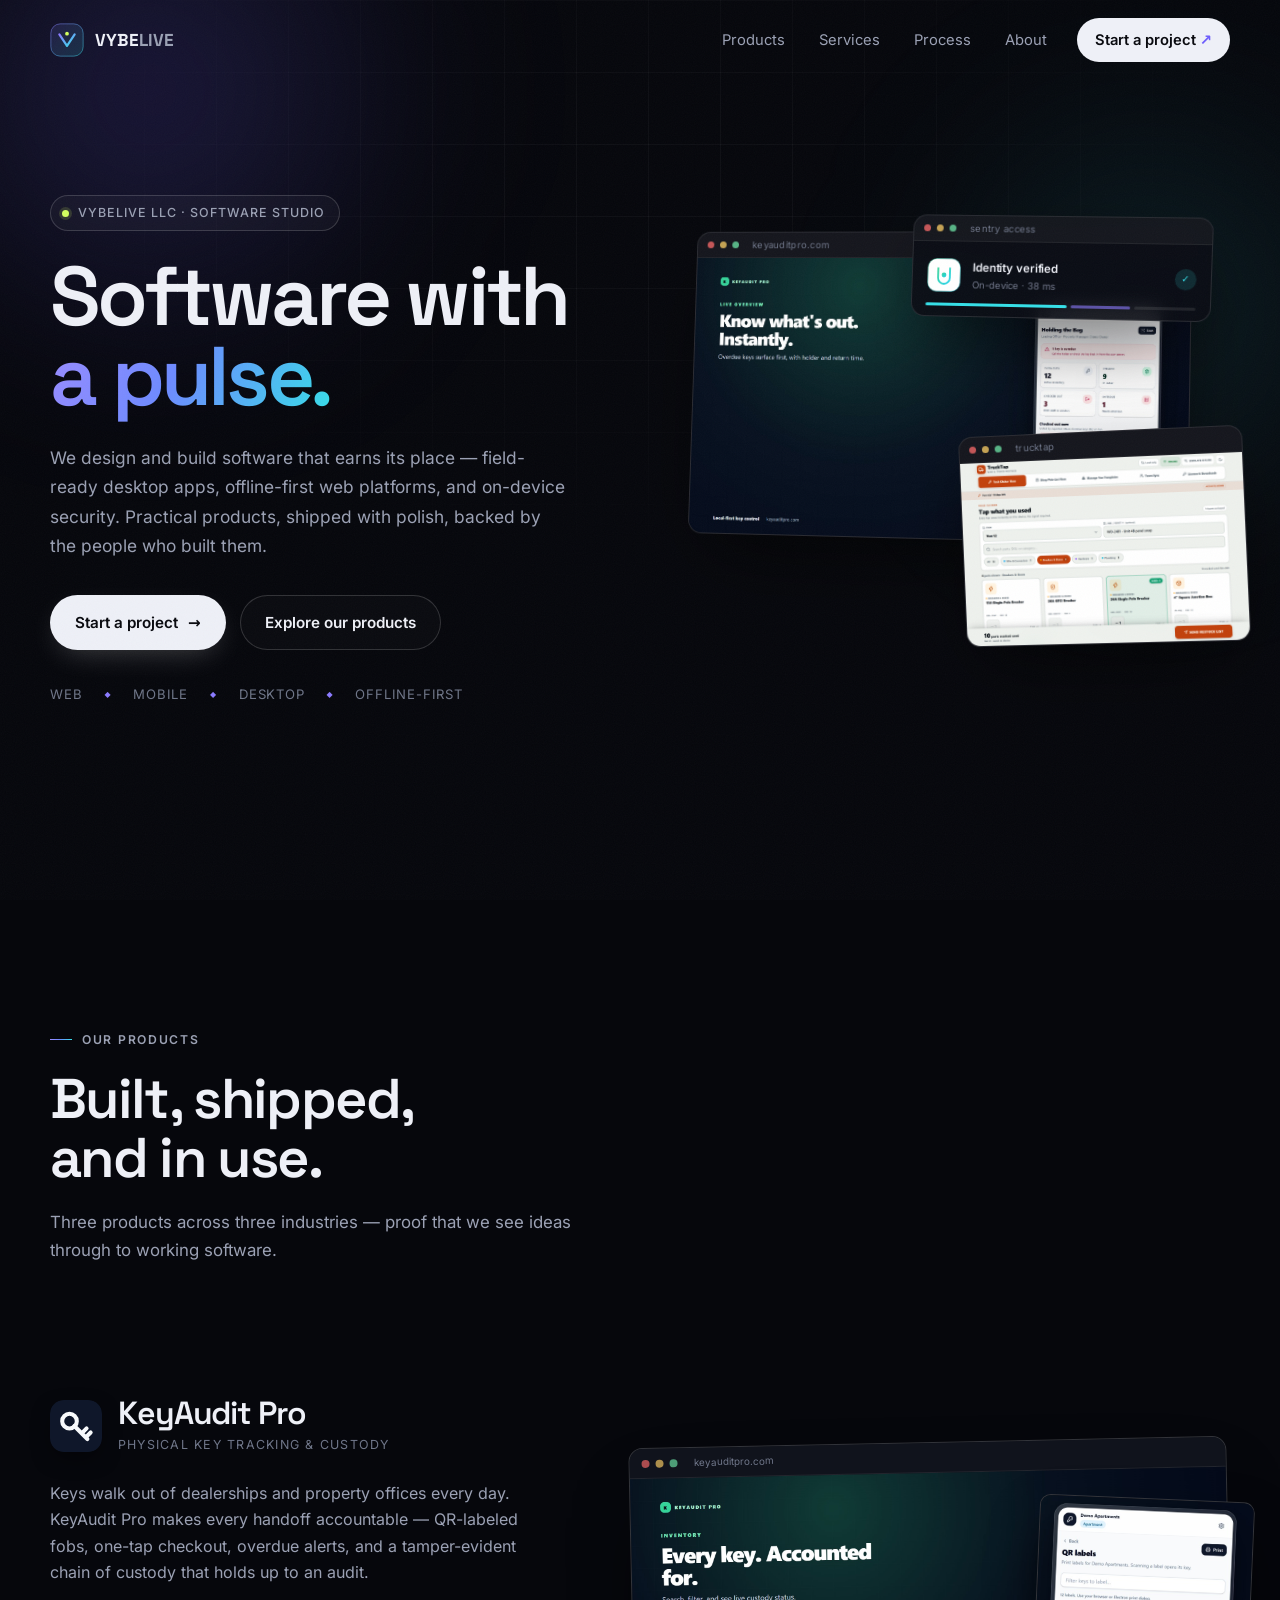
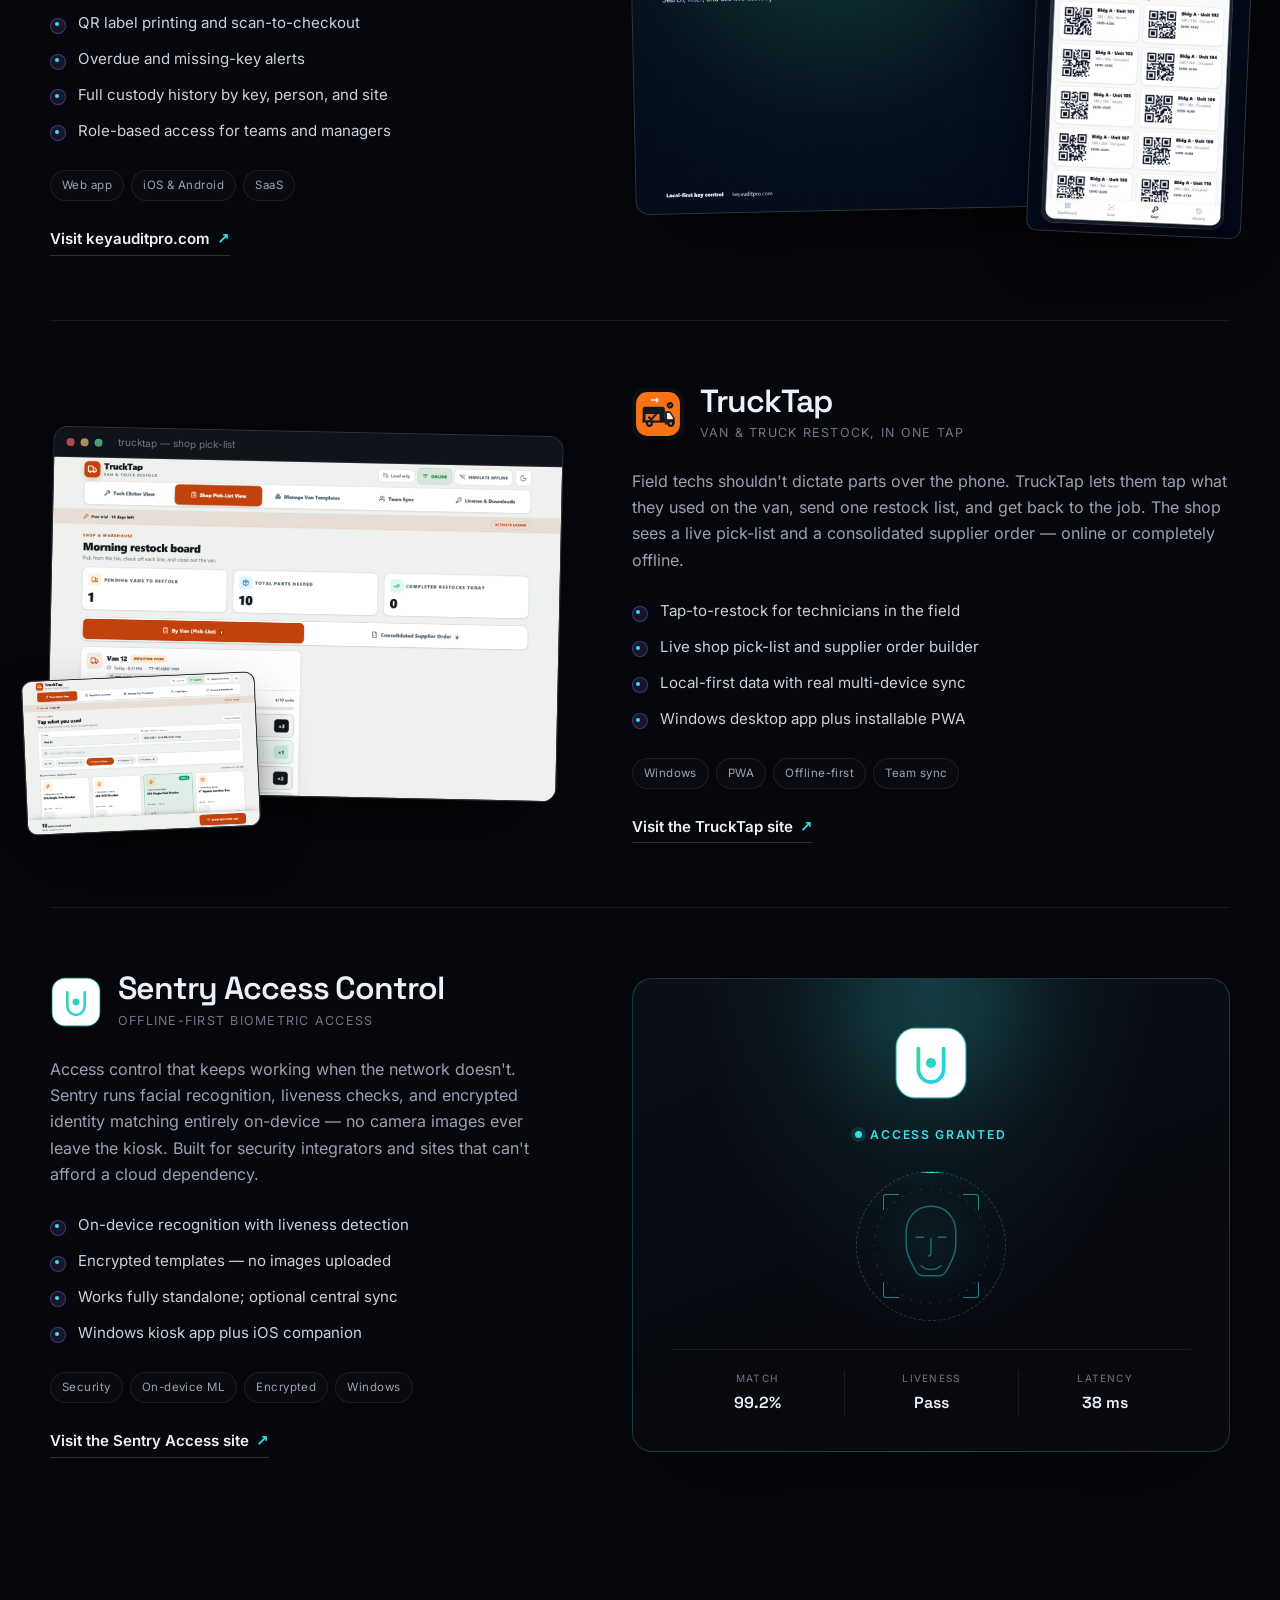
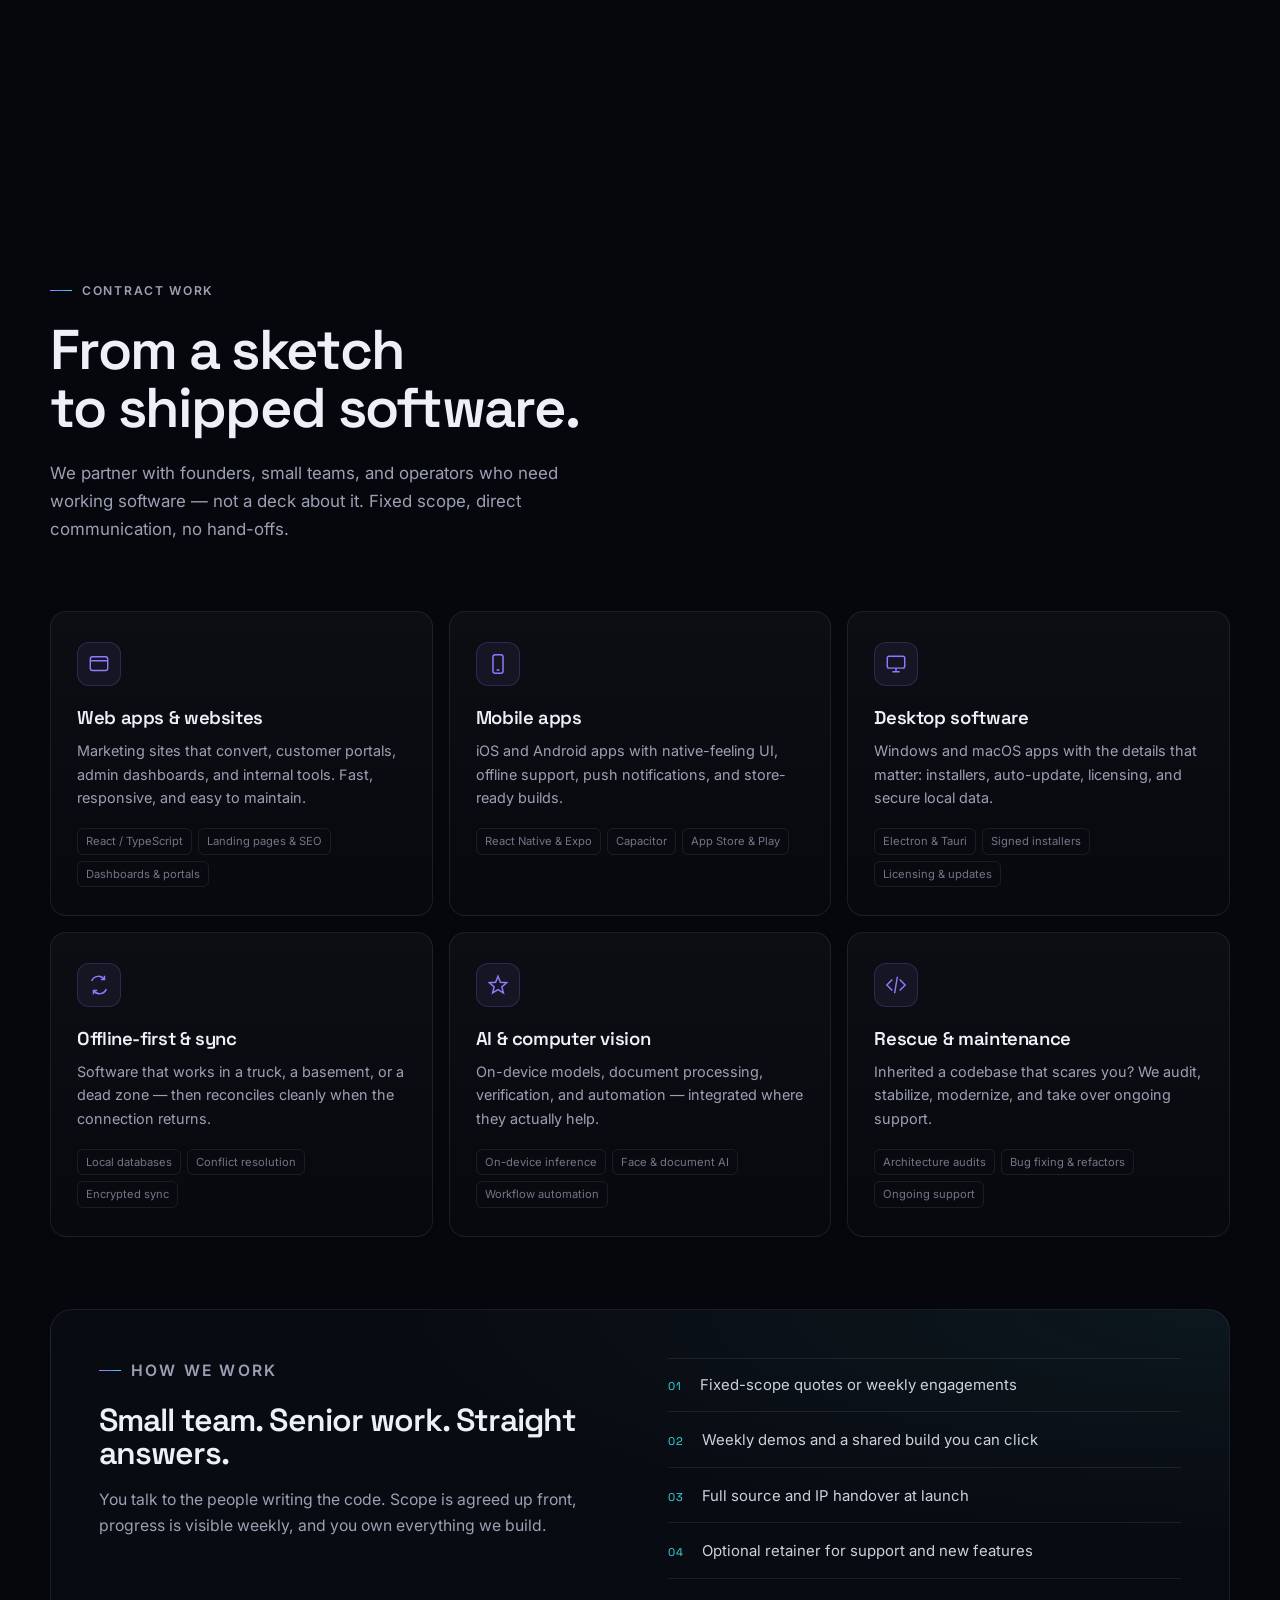
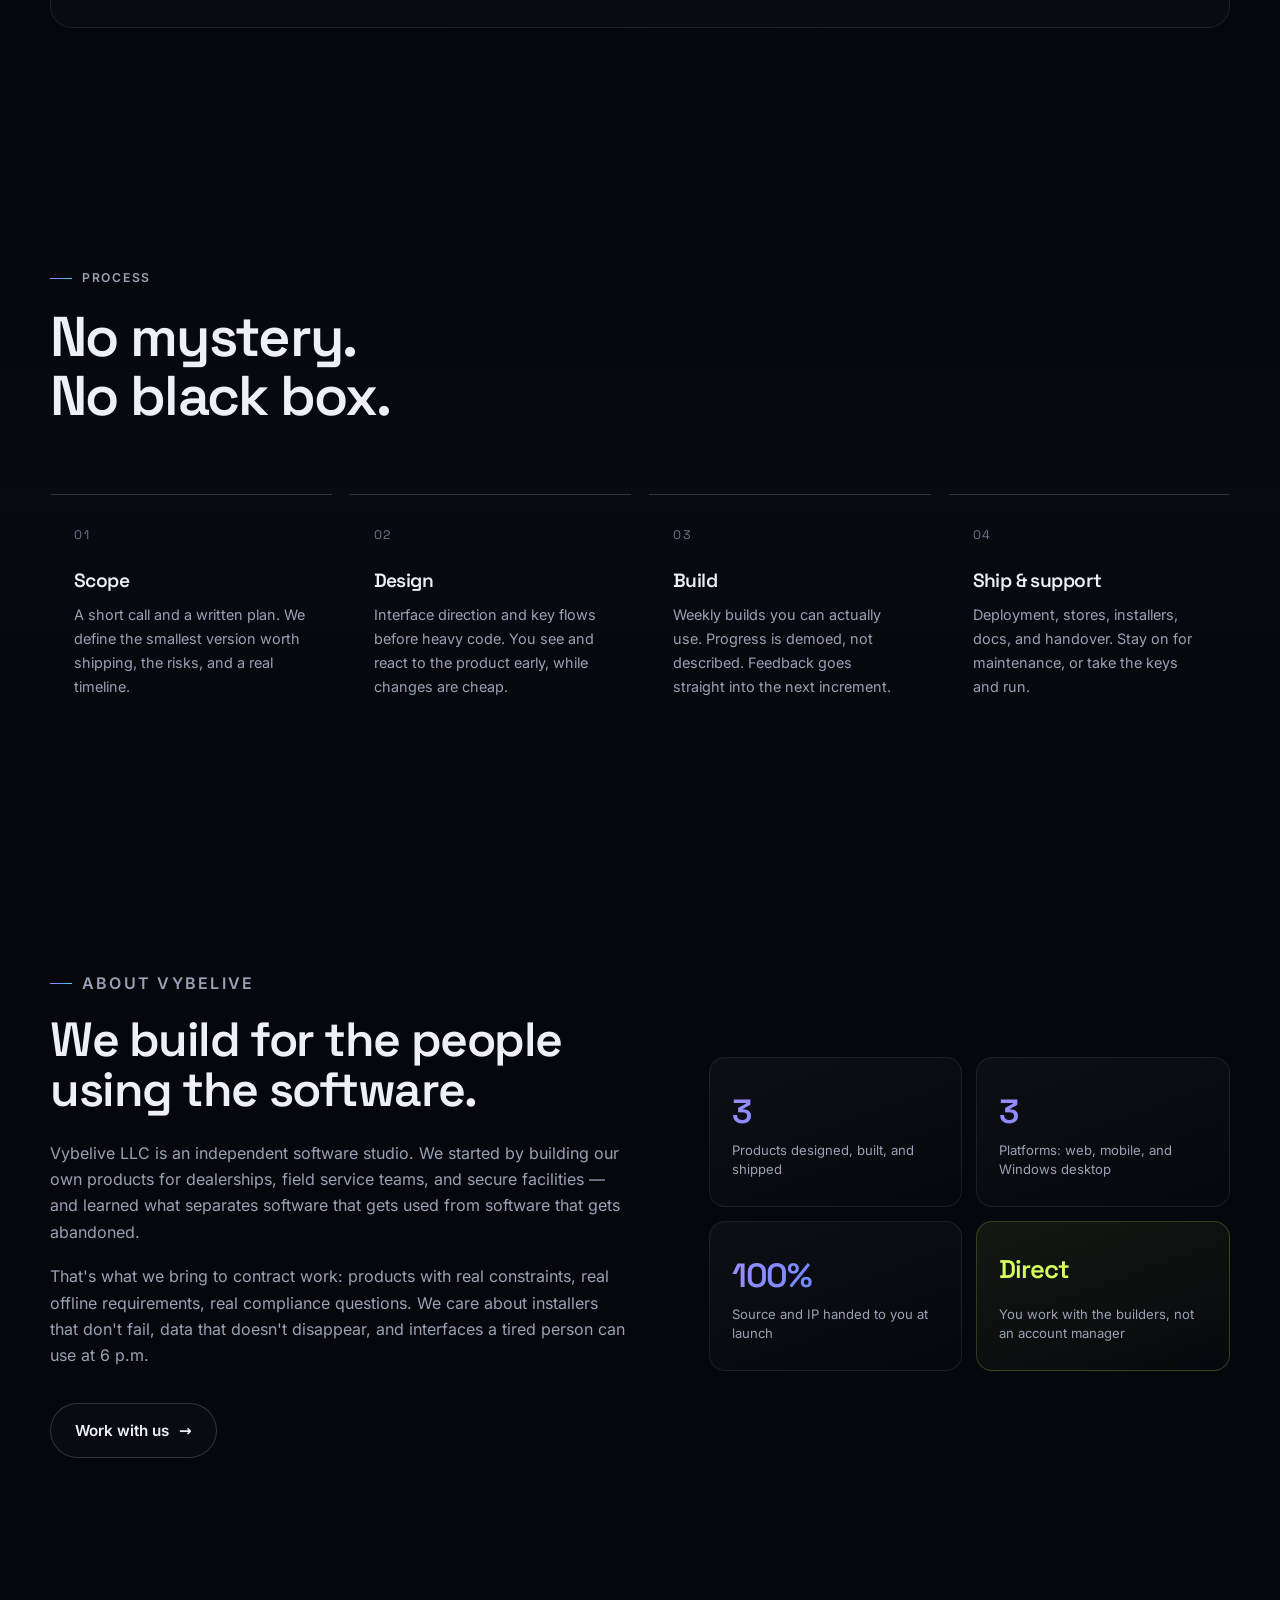
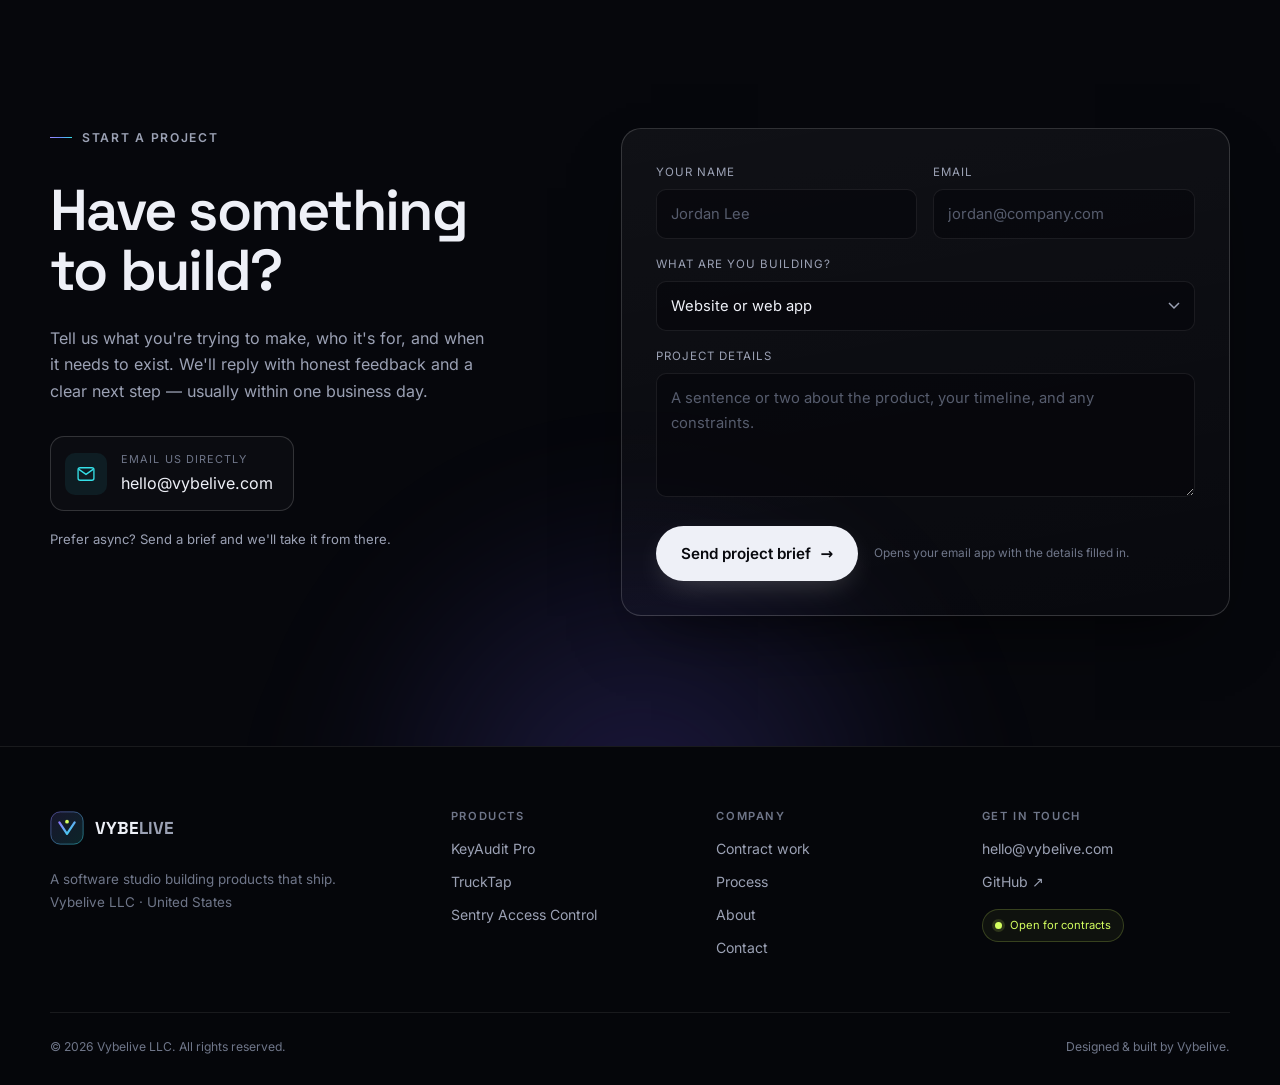
==== index.html @ 3ee39b08 "VYBELIVE company site with products and contract services" ====
<!DOCTYPE html>
<html lang="en">
<head>
<meta charset="UTF-8" />
<meta name="viewport" content="width=device-width, initial-scale=1.0" />
<title>VYBELIVE — Software studio for products that ship</title>
<meta name="description" content="Vybelive LLC is a software studio building practical, polished products — KeyAudit Pro, TruckTap, and Sentry Access Control. Open for app, web, and desktop contracts." />
<meta name="theme-color" content="#06070c" />
<link rel="icon" href="assets/favicon.svg" type="image/svg+xml" />
<link rel="canonical" href="https://livnlgnd.github.io/vybelive-site/" />

<meta property="og:type" content="website" />
<meta property="og:site_name" content="VYBELIVE" />
<meta property="og:title" content="VYBELIVE — Software studio for products that ship" />
<meta property="og:description" content="We build practical, polished software: KeyAudit Pro, TruckTap, and Sentry Access Control. Open for new contracts." />
<meta property="og:url" content="https://livnlgnd.github.io/vybelive-site/" />
<meta property="og:image" content="https://livnlgnd.github.io/vybelive-site/assets/og.png" />
<meta name="twitter:card" content="summary_large_image" />

<link rel="preload" href="fonts/Inter.woff2" as="font" type="font/woff2" crossorigin />
<link rel="preload" href="fonts/SpaceGrotesk.woff2" as="font" type="font/woff2" crossorigin />
<link rel="stylesheet" href="fonts/fonts.css" />
<link rel="stylesheet" href="styles.css" />

<script type="application/ld+json">
{
  "@context": "https://schema.org",
  "@type": "Organization",
  "name": "Vybelive LLC",
  "alternateName": "VYBELIVE",
  "url": "https://livnlgnd.github.io/vybelive-site/",
  "description": "Software studio building web, mobile, and desktop products. Creators of KeyAudit Pro, TruckTap, and Sentry Access Control.",
  "email": "hello@vybelive.com",
  "makesOffer": [
    { "@type": "Offer", "itemOffered": { "@type": "Service", "name": "Custom web application development" } },
    { "@type": "Offer", "itemOffered": { "@type": "Service", "name": "Mobile app development" } },
    { "@type": "Offer", "itemOffered": { "@type": "Service", "name": "Desktop application development" } }
  ]
}
</script>
</head>
<body>
<a class="skip-link" href="#main">Skip to content</a>

<div class="noise" aria-hidden="true"></div>

<header class="site-header" id="top">
  <div class="container nav-wrap">
    <a class="brand" href="#top" aria-label="VYBELIVE home">
      <span class="brand-mark" aria-hidden="true">
        <svg viewBox="0 0 40 40" role="presentation">
          <defs>
            <linearGradient id="brandGrad" x1="0" y1="0" x2="1" y2="1">
              <stop offset="0" stop-color="#8b7bff"/>
              <stop offset="1" stop-color="#35e0e8"/>
            </linearGradient>
          </defs>
          <rect x="1" y="1" width="38" height="38" rx="11" fill="url(#brandGrad)" opacity=".14"/>
          <rect x="1" y="1" width="38" height="38" rx="11" fill="none" stroke="url(#brandGrad)" stroke-opacity=".55"/>
          <path d="M11 13.5 20 27l9-13.5" fill="none" stroke="url(#brandGrad)" stroke-width="2.6" stroke-linecap="round" stroke-linejoin="round"/>
          <circle cx="20" cy="12.5" r="2.2" fill="#d4ff5f"/>
        </svg>
      </span>
      <span class="brand-word">VYBE<span>LIVE</span></span>
    </a>

    <nav class="site-nav" id="site-nav" aria-label="Primary">
      <a href="#products">Products</a>
      <a href="#services">Services</a>
      <a href="#process">Process</a>
      <a href="#about">About</a>
      <a class="nav-cta" href="#contact">Start a project <span aria-hidden="true">↗</span></a>
    </nav>

    <button class="nav-toggle" id="nav-toggle" aria-expanded="false" aria-controls="site-nav" aria-label="Open menu">
      <span></span><span></span>
    </button>
  </div>
</header>

<main id="main">

  <!-- HERO -->
  <section class="hero">
    <div class="hero-glow glow-a" aria-hidden="true"></div>
    <div class="hero-glow glow-b" aria-hidden="true"></div>
    <div class="hero-grid" aria-hidden="true"></div>

    <div class="container hero-inner">
      <div class="hero-copy">
        <p class="eyebrow reveal"><span class="status-dot" aria-hidden="true"></span> Vybelive LLC · Software studio</p>
        <h1 class="reveal">Software with<br /><span class="grad-text">a pulse.</span></h1>
        <p class="lede reveal">
          We design and build software that earns its place — field-ready desktop apps,
          offline-first web platforms, and on-device security. Practical products, shipped
          with polish, backed by the people who built them.
        </p>
        <div class="hero-actions reveal">
          <a class="btn btn-primary" href="#contact">Start a project <span aria-hidden="true">→</span></a>
          <a class="btn btn-ghost" href="#products">Explore our products</a>
        </div>
        <ul class="hero-proof reveal" aria-label="What we build">
          <li>Web</li>
          <li>Mobile</li>
          <li>Desktop</li>
          <li>Offline-first</li>
        </ul>
      </div>

      <div class="hero-stage reveal" aria-hidden="true">
        <div class="stage-card stage-main">
          <div class="stage-bar"><span></span><span></span><span></span><em>keyauditpro.com</em></div>
          <img src="assets/keyaudit-overdue.jpg" alt="" width="1280" height="720" loading="eager" />
        </div>
        <div class="stage-card stage-float stage-float-a">
          <div class="stage-bar"><span></span><span></span><span></span><em>trucktap</em></div>
          <img src="assets/trucktap-tech.png" alt="" width="1280" height="800" loading="eager" />
        </div>
        <div class="stage-card stage-float stage-float-b">
          <div class="stage-bar"><span></span><span></span><span></span><em>sentry access</em></div>
          <div class="sentry-mini">
            <img src="assets/sentry-logo.svg" alt="" width="48" height="48" />
            <div>
              <strong>Identity verified</strong>
              <small>On-device · 38 ms</small>
            </div>
            <span class="mini-check" aria-hidden="true">✓</span>
          </div>
          <div class="mini-bars"><i></i><i></i><i></i></div>
        </div>
      </div>
    </div>

    <div class="container">
      <div class="marquee reveal" aria-label="Capabilities">
        <div class="marquee-track">
          <span>Product engineering</span><i>◆</i>
          <span>React &amp; TypeScript</span><i>◆</i>
          <span>Electron for Windows</span><i>◆</i>
          <span>Offline-first architecture</span><i>◆</i>
          <span>On-device ML</span><i>◆</i>
          <span>Design systems</span><i>◆</i>
          <span>Product engineering</span><i>◆</i>
          <span>React &amp; TypeScript</span><i>◆</i>
          <span>Electron for Windows</span><i>◆</i>
          <span>Offline-first architecture</span><i>◆</i>
          <span>On-device ML</span><i>◆</i>
          <span>Design systems</span><i>◆</i>
        </div>
      </div>
    </div>
  </section>

  <!-- PRODUCTS -->
  <section class="section products" id="products">
    <div class="container">
      <div class="section-head reveal">
        <p class="kicker">Our products</p>
        <h2>Built, shipped,<br />and in use.</h2>
        <p class="section-sub">Three products across three industries — proof that we see ideas through to working software.</p>
      </div>

      <!-- KeyAudit Pro -->
      <article class="product reveal" id="keyaudit">
        <div class="product-copy">
          <div class="product-head">
            <img class="product-icon" src="assets/keyaudit-icon.svg" alt="" width="52" height="52" />
            <div>
              <h3>KeyAudit Pro</h3>
              <p class="product-tag">Physical key tracking &amp; custody</p>
            </div>
          </div>
          <p class="product-desc">
            Keys walk out of dealerships and property offices every day. KeyAudit Pro makes
            every handoff accountable — QR-labeled fobs, one-tap checkout, overdue alerts, and
            a tamper-evident chain of custody that holds up to an audit.
          </p>
          <ul class="feature-list">
            <li>QR label printing and scan-to-checkout</li>
            <li>Overdue and missing-key alerts</li>
            <li>Full custody history by key, person, and site</li>
            <li>Role-based access for teams and managers</li>
          </ul>
          <div class="chips">
            <span>Web app</span><span>iOS &amp; Android</span><span>SaaS</span>
          </div>
          <a class="text-link" href="https://keyauditpro.com" target="_blank" rel="noopener">Visit keyauditpro.com <span aria-hidden="true">↗</span></a>
        </div>
        <div class="product-visual">
          <div class="browser-frame">
            <div class="browser-bar"><span></span><span></span><span></span><em>keyauditpro.com</em></div>
            <img src="assets/keyaudit-inventory.jpg" alt="KeyAudit Pro inventory dashboard showing tracked keys and checkout status" width="1280" height="720" loading="lazy" />
          </div>
          <div class="floating-shot portrait">
            <img src="assets/keyaudit-phone.png" alt="KeyAudit Pro QR key labels ready to print" width="560" height="880" loading="lazy" />
          </div>
        </div>
      </article>

      <!-- TruckTap -->
      <article class="product product-flip reveal" id="trucktap">
        <div class="product-copy">
          <div class="product-head">
            <img class="product-icon" src="assets/trucktap-icon.svg" alt="" width="52" height="52" />
            <div>
              <h3>TruckTap</h3>
              <p class="product-tag">Van &amp; truck restock, in one tap</p>
            </div>
          </div>
          <p class="product-desc">
            Field techs shouldn't dictate parts over the phone. TruckTap lets them tap what
            they used on the van, send one restock list, and get back to the job. The shop sees
            a live pick-list and a consolidated supplier order — online or completely offline.
          </p>
          <ul class="feature-list">
            <li>Tap-to-restock for technicians in the field</li>
            <li>Live shop pick-list and supplier order builder</li>
            <li>Local-first data with real multi-device sync</li>
            <li>Windows desktop app plus installable PWA</li>
          </ul>
          <div class="chips">
            <span>Windows</span><span>PWA</span><span>Offline-first</span><span>Team sync</span>
          </div>
          <a class="text-link" href="https://livnlgnd.github.io/trucktap/" target="_blank" rel="noopener">Visit the TruckTap site <span aria-hidden="true">↗</span></a>
        </div>
        <div class="product-visual">
          <div class="browser-frame">
            <div class="browser-bar"><span></span><span></span><span></span><em>trucktap — shop pick-list</em></div>
            <img src="assets/trucktap-picklist.png" alt="TruckTap shop pick-list with restock items grouped by technician" width="1280" height="800" loading="lazy" />
          </div>
          <div class="floating-shot">
            <img src="assets/trucktap-tech.png" alt="TruckTap technician view with tap-to-restock parts grid" width="640" height="400" loading="lazy" />
          </div>
        </div>
      </article>

      <!-- Sentry Access -->
      <article class="product reveal" id="sentry">
        <div class="product-copy">
          <div class="product-head">
            <img class="product-icon" src="assets/sentry-logo.svg" alt="" width="52" height="52" />
            <div>
              <h3>Sentry Access Control</h3>
              <p class="product-tag">Offline-first biometric access</p>
            </div>
          </div>
          <p class="product-desc">
            Access control that keeps working when the network doesn't. Sentry runs facial
            recognition, liveness checks, and encrypted identity matching entirely on-device —
            no camera images ever leave the kiosk. Built for security integrators and sites that
            can't afford a cloud dependency.
          </p>
          <ul class="feature-list">
            <li>On-device recognition with liveness detection</li>
            <li>Encrypted templates — no images uploaded</li>
            <li>Works fully standalone; optional central sync</li>
            <li>Windows kiosk app plus iOS companion</li>
          </ul>
          <div class="chips">
            <span>Security</span><span>On-device ML</span><span>Encrypted</span><span>Windows</span>
          </div>
          <a class="text-link" href="https://livnlgnd.github.io/sentry-access-site/" target="_blank" rel="noopener">Visit the Sentry Access site <span aria-hidden="true">↗</span></a>
        </div>
        <div class="product-visual">
          <div class="sentry-panel">
            <div class="sentry-panel-glow" aria-hidden="true"></div>
            <img class="sentry-logo-lg" src="assets/sentry-logo.svg" alt="Sentry Access Control logo" width="96" height="96" loading="lazy" />
            <p class="sentry-status"><span class="live-dot" aria-hidden="true"></span> Access granted</p>
            <div class="sentry-scan" aria-hidden="true">
              <div class="scan-line"></div>
              <svg class="face-wire" viewBox="0 0 100 100" fill="none" stroke="rgba(53,224,232,.45)" stroke-width="1.2">
                <path d="M50 18c-12 0-20 9-20 21v10c0 5 1 8 3 12l4 8c1 3 4 5 7 5h12c3 0 6-2 7-5l4-8c2-4 3-7 3-12V39c0-12-8-21-20-21Z"/>
                <path d="M38 43h6M56 43h6" stroke-linecap="round"/>
                <path d="M50 44v12c0 1-1 2-2 2" stroke-linecap="round"/>
                <path d="M42 66c2 2 5 3 8 3s6-1 8-3" stroke-linecap="round"/>
                <circle cx="50" cy="50" r="46" stroke-dasharray="1 7" stroke-opacity=".35"/>
              </svg>
              <span class="scan-corner tl"></span><span class="scan-corner tr"></span>
              <span class="scan-corner bl"></span><span class="scan-corner br"></span>
            </div>
            <dl class="sentry-meta">
              <div><dt>Match</dt><dd>99.2%</dd></div>
              <div><dt>Liveness</dt><dd>Pass</dd></div>
              <div><dt>Latency</dt><dd>38 ms</dd></div>
            </dl>
          </div>
        </div>
      </article>
    </div>
  </section>

  <!-- CONTRACT BANNER -->
  <section class="contract-banner" aria-label="Open for contracts">
    <div class="container">
      <div class="contract-inner reveal">
        <div class="contract-badge"><span class="pulse-ring" aria-hidden="true"></span> Open for contracts</div>
        <p class="contract-text">
          Got an app, a website, or an internal tool that needs to exist?
          <strong>We take on a limited number of builds each quarter.</strong>
        </p>
        <a class="btn btn-lime" href="#contact">Let's talk <span aria-hidden="true">→</span></a>
      </div>
    </div>
  </section>

  <!-- SERVICES -->
  <section class="section services" id="services">
    <div class="container">
      <div class="section-head reveal">
        <p class="kicker">Contract work</p>
        <h2>From a sketch<br />to shipped software.</h2>
        <p class="section-sub">
          We partner with founders, small teams, and operators who need working software —
          not a deck about it. Fixed scope, direct communication, no hand-offs.
        </p>
      </div>

      <div class="services-grid">
        <article class="service-card reveal">
          <span class="service-icon" aria-hidden="true">
            <svg viewBox="0 0 24 24" fill="none" stroke="currentColor" stroke-width="1.6"><rect x="2.5" y="4" width="19" height="15" rx="2.5"/><path d="M2.5 8.5h19M6 6.2h.01M8.5 6.2h.01"/></svg>
          </span>
          <h3>Web apps &amp; websites</h3>
          <p>Marketing sites that convert, customer portals, admin dashboards, and internal tools. Fast, responsive, and easy to maintain.</p>
          <ul><li>React / TypeScript</li><li>Landing pages &amp; SEO</li><li>Dashboards &amp; portals</li></ul>
        </article>

        <article class="service-card reveal">
          <span class="service-icon" aria-hidden="true">
            <svg viewBox="0 0 24 24" fill="none" stroke="currentColor" stroke-width="1.6"><rect x="6.5" y="2" width="11" height="20" rx="2.5"/><path d="M10.5 18.5h3"/></svg>
          </span>
          <h3>Mobile apps</h3>
          <p>iOS and Android apps with native-feeling UI, offline support, push notifications, and store-ready builds.</p>
          <ul><li>React Native &amp; Expo</li><li>Capacitor</li><li>App Store &amp; Play</li></ul>
        </article>

        <article class="service-card reveal">
          <span class="service-icon" aria-hidden="true">
            <svg viewBox="0 0 24 24" fill="none" stroke="currentColor" stroke-width="1.6"><rect x="2.5" y="3.5" width="19" height="13" rx="2"/><path d="M8 20.5h8M12 16.5v4"/></svg>
          </span>
          <h3>Desktop software</h3>
          <p>Windows and macOS apps with the details that matter: installers, auto-update, licensing, and secure local data.</p>
          <ul><li>Electron &amp; Tauri</li><li>Signed installers</li><li>Licensing &amp; updates</li></ul>
        </article>

        <article class="service-card reveal">
          <span class="service-icon" aria-hidden="true">
            <svg viewBox="0 0 24 24" fill="none" stroke="currentColor" stroke-width="1.6"><path d="M4 7.5a8 8 0 0 1 14-1.5M20 16.5a8 8 0 0 1-14 1.5"/><path d="M18 2v4h-4M6 22v-4h4"/></svg>
          </span>
          <h3>Offline-first &amp; sync</h3>
          <p>Software that works in a truck, a basement, or a dead zone — then reconciles cleanly when the connection returns.</p>
          <ul><li>Local databases</li><li>Conflict resolution</li><li>Encrypted sync</li></ul>
        </article>

        <article class="service-card reveal">
          <span class="service-icon" aria-hidden="true">
            <svg viewBox="0 0 24 24" fill="none" stroke="currentColor" stroke-width="1.6"><path d="M12 2.5 14.6 9l6.9.5-5.3 4.5 1.7 6.7L12 17l-5.9 3.7 1.7-6.7L2.5 9.5 9.4 9Z"/></svg>
          </span>
          <h3>AI &amp; computer vision</h3>
          <p>On-device models, document processing, verification, and automation — integrated where they actually help.</p>
          <ul><li>On-device inference</li><li>Face &amp; document AI</li><li>Workflow automation</li></ul>
        </article>

        <article class="service-card reveal">
          <span class="service-icon" aria-hidden="true">
            <svg viewBox="0 0 24 24" fill="none" stroke="currentColor" stroke-width="1.6"><path d="m8 6-6 6 6 6M16 6l6 6-6 6M13.5 3l-3 18"/></svg>
          </span>
          <h3>Rescue &amp; maintenance</h3>
          <p>Inherited a codebase that scares you? We audit, stabilize, modernize, and take over ongoing support.</p>
          <ul><li>Architecture audits</li><li>Bug fixing &amp; refactors</li><li>Ongoing support</li></ul>
        </article>
      </div>

      <div class="engagement reveal">
        <div>
          <p class="kicker">How we work</p>
          <h3>Small team. Senior work. Straight answers.</h3>
          <p>You talk to the people writing the code. Scope is agreed up front, progress is visible weekly, and you own everything we build.</p>
        </div>
        <ul class="engagement-points">
          <li><span>01</span> Fixed-scope quotes or weekly engagements</li>
          <li><span>02</span> Weekly demos and a shared build you can click</li>
          <li><span>03</span> Full source and IP handover at launch</li>
          <li><span>04</span> Optional retainer for support and new features</li>
        </ul>
      </div>
    </div>
  </section>

  <!-- PROCESS -->
  <section class="section process" id="process">
    <div class="container">
      <div class="section-head reveal">
        <p class="kicker">Process</p>
        <h2>No mystery.<br />No black box.</h2>
      </div>
      <ol class="process-grid">
        <li class="process-step reveal">
          <span class="step-num">01</span>
          <h3>Scope</h3>
          <p>A short call and a written plan. We define the smallest version worth shipping, the risks, and a real timeline.</p>
        </li>
        <li class="process-step reveal">
          <span class="step-num">02</span>
          <h3>Design</h3>
          <p>Interface direction and key flows before heavy code. You see and react to the product early, while changes are cheap.</p>
        </li>
        <li class="process-step reveal">
          <span class="step-num">03</span>
          <h3>Build</h3>
          <p>Weekly builds you can actually use. Progress is demoed, not described. Feedback goes straight into the next increment.</p>
        </li>
        <li class="process-step reveal">
          <span class="step-num">04</span>
          <h3>Ship &amp; support</h3>
          <p>Deployment, stores, installers, docs, and handover. Stay on for maintenance, or take the keys and run.</p>
        </li>
      </ol>
    </div>
  </section>

  <!-- ABOUT -->
  <section class="section about" id="about">
    <div class="container about-inner">
      <div class="about-copy reveal">
        <p class="kicker">About Vybelive</p>
        <h2>We build for the people<br />using the software.</h2>
        <p>
          Vybelive LLC is an independent software studio. We started by building our own
          products for dealerships, field service teams, and secure facilities — and learned
          what separates software that gets used from software that gets abandoned.
        </p>
        <p>
          That's what we bring to contract work: products with real constraints, real offline
          requirements, real compliance questions. We care about installers that don't fail,
          data that doesn't disappear, and interfaces a tired person can use at 6 p.m.
        </p>
        <a class="btn btn-ghost" href="#contact">Work with us <span aria-hidden="true">→</span></a>
      </div>
      <div class="about-stats reveal">
        <div class="stat-card">
          <strong>3</strong>
          <span>Products designed, built, and shipped</span>
        </div>
        <div class="stat-card">
          <strong>3</strong>
          <span>Platforms: web, mobile, and Windows desktop</span>
        </div>
        <div class="stat-card">
          <strong>100%</strong>
          <span>Source and IP handed to you at launch</span>
        </div>
        <div class="stat-card accent">
          <strong>Direct</strong>
          <span>You work with the builders, not an account manager</span>
        </div>
      </div>
    </div>
  </section>

  <!-- CONTACT -->
  <section class="section contact" id="contact">
    <div class="contact-glow" aria-hidden="true"></div>
    <div class="container contact-inner">
      <div class="contact-copy reveal">
        <p class="kicker">Start a project</p>
        <h2>Have something<br />to build?</h2>
        <p>
          Tell us what you're trying to make, who it's for, and when it needs to exist.
          We'll reply with honest feedback and a clear next step — usually within one business day.
        </p>
        <a class="contact-email" href="mailto:hello@vybelive.com?subject=Project%20inquiry%20for%20Vybelive">
          <span class="contact-email-icon" aria-hidden="true">
            <svg viewBox="0 0 24 24" fill="none" stroke="currentColor" stroke-width="1.6"><rect x="2.5" y="4.5" width="19" height="15" rx="2.5"/><path d="m3.5 6.5 8.5 6 8.5-6"/></svg>
          </span>
          <span><small>Email us directly</small>hello@vybelive.com</span>
        </a>
        <p class="contact-note">Prefer async? Send a brief and we'll take it from there.</p>
      </div>

      <form class="contact-form reveal" id="contact-form" novalidate>
        <div class="field-row">
          <div class="field">
            <label for="name">Your name</label>
            <input id="name" name="name" type="text" autocomplete="name" placeholder="Jordan Lee" required />
          </div>
          <div class="field">
            <label for="email">Email</label>
            <input id="email" name="email" type="email" autocomplete="email" placeholder="jordan@company.com" required />
          </div>
        </div>
        <div class="field">
          <label for="project">What are you building?</label>
          <select id="project" name="project">
            <option>Website or web app</option>
            <option>Mobile app</option>
            <option>Desktop app</option>
            <option>Offline-first / sync system</option>
            <option>AI or computer vision feature</option>
            <option>Rescue an existing project</option>
            <option>Something else</option>
          </select>
        </div>
        <div class="field">
          <label for="message">Project details</label>
          <textarea id="message" name="message" rows="4" placeholder="A sentence or two about the product, your timeline, and any constraints." required></textarea>
        </div>
        <div class="form-foot">
          <button class="btn btn-primary" type="submit">Send project brief <span aria-hidden="true">→</span></button>
          <p class="form-hint" id="form-hint" role="status">Opens your email app with the details filled in.</p>
        </div>
      </form>
    </div>
  </section>
</main>

<footer class="site-footer">
  <div class="container footer-inner">
    <div class="footer-brand">
      <a class="brand" href="#top" aria-label="VYBELIVE home">
        <span class="brand-mark" aria-hidden="true">
          <svg viewBox="0 0 40 40" role="presentation">
            <rect x="1" y="1" width="38" height="38" rx="11" fill="url(#brandGrad)" opacity=".14"/>
            <rect x="1" y="1" width="38" height="38" rx="11" fill="none" stroke="url(#brandGrad)" stroke-opacity=".55"/>
            <path d="M11 13.5 20 27l9-13.5" fill="none" stroke="url(#brandGrad)" stroke-width="2.6" stroke-linecap="round" stroke-linejoin="round"/>
            <circle cx="20" cy="12.5" r="2.2" fill="#d4ff5f"/>
          </svg>
        </span>
        <span class="brand-word">VYBE<span>LIVE</span></span>
      </a>
      <p>A software studio building products that ship.<br />Vybelive LLC · United States</p>
    </div>

    <nav class="footer-col" aria-label="Products">
      <h4>Products</h4>
      <a href="#keyaudit">KeyAudit Pro</a>
      <a href="#trucktap">TruckTap</a>
      <a href="#sentry">Sentry Access Control</a>
    </nav>

    <nav class="footer-col" aria-label="Company">
      <h4>Company</h4>
      <a href="#services">Contract work</a>
      <a href="#process">Process</a>
      <a href="#about">About</a>
      <a href="#contact">Contact</a>
    </nav>

    <div class="footer-col">
      <h4>Get in touch</h4>
      <a href="mailto:hello@vybelive.com">hello@vybelive.com</a>
      <a href="https://github.com/Livnlgnd" target="_blank" rel="noopener">GitHub ↗</a>
      <span class="footer-status"><span class="status-dot" aria-hidden="true"></span> Open for contracts</span>
    </div>
  </div>
  <div class="container footer-bottom">
    <p>&copy; <span id="year">2026</span> Vybelive LLC. All rights reserved.</p>
    <p>Designed &amp; built by Vybelive.</p>
  </div>
</footer>

<script src="main.js"></script>
</body>
</html>
---- fonts/fonts.css ----
/* Self-hosted variable fonts — no external requests. */
@font-face {
  font-family: "Inter";
  font-style: normal;
  font-weight: 100 900;
  font-display: swap;
  src: url("Inter.woff2") format("woff2");
}
@font-face {
  font-family: "Space Grotesk";
  font-style: normal;
  font-weight: 300 700;
  font-display: swap;
  src: url("SpaceGrotesk.woff2") format("woff2");
}
---- styles.css ----
/* =========================================================
   VYBELIVE — site styles
   ========================================================= */

:root {
  --ink: #06070c;
  --ink-2: #090b12;
  --surface: #0d0f18;
  --surface-2: #12151f;
  --line: rgba(255, 255, 255, 0.08);
  --line-strong: rgba(255, 255, 255, 0.16);
  --text: #eef0f7;
  --muted: #9ba1b4;
  --muted-2: #6f7689;
  --violet: #8b7bff;
  --violet-deep: #6d5dfc;
  --cyan: #35e0e8;
  --lime: #d4ff5f;
  --grad: linear-gradient(115deg, #9c8cff 0%, #6d8bff 45%, #35e0e8 100%);
  --radius: 20px;
  --radius-sm: 12px;
  --container: 1180px;
  --font-display: "Space Grotesk", "Inter", system-ui, sans-serif;
  --font-body: "Inter", system-ui, -apple-system, "Segoe UI", sans-serif;
  --shadow-lg: 0 30px 80px -20px rgba(0, 0, 0, 0.75);
}

* { box-sizing: border-box; }

html {
  scroll-behavior: smooth;
  scroll-padding-top: 92px;
  -webkit-text-size-adjust: 100%;
}

body {
  margin: 0;
  background: var(--ink);
  color: var(--text);
  font-family: var(--font-body);
  font-size: 16px;
  line-height: 1.65;
  -webkit-font-smoothing: antialiased;
  overflow-x: clip;
}

img { max-width: 100%; height: auto; display: block; }
a { color: inherit; text-decoration: none; }
button, input, select, textarea { font: inherit; color: inherit; }
ul, ol { margin: 0; padding: 0; list-style: none; }
h1, h2, h3, h4 { font-family: var(--font-display); font-weight: 600; letter-spacing: -0.03em; line-height: 1.05; margin: 0; }
p { margin: 0; }

::selection { background: rgba(139, 123, 255, 0.35); color: #fff; }

:focus-visible {
  outline: 2px solid var(--cyan);
  outline-offset: 3px;
  border-radius: 4px;
}

.container {
  width: min(100% - 48px, var(--container));
  margin-inline: auto;
}

.skip-link {
  position: absolute;
  left: 16px;
  top: -60px;
  z-index: 200;
  padding: 10px 16px;
  background: var(--lime);
  color: #101208;
  border-radius: 8px;
  font-weight: 600;
  transition: top 0.2s;
}
.skip-link:focus { top: 16px; }

.noise {
  position: fixed;
  inset: 0;
  z-index: 60;
  pointer-events: none;
  opacity: 0.032;
  background-image: url("data:image/svg+xml,%3Csvg xmlns='http://www.w3.org/2000/svg' width='160' height='160'%3E%3Cfilter id='n'%3E%3CfeTurbulence type='fractalNoise' baseFrequency='.9' numOctaves='3'/%3E%3C/filter%3E%3Crect width='160' height='160' filter='url(%23n)'/%3E%3C/svg%3E");
}

/* ---------- header ---------- */

.site-header {
  position: fixed;
  inset: 0 0 auto;
  z-index: 100;
  padding: 18px 0;
  transition: background 0.3s, border-color 0.3s, padding 0.3s, backdrop-filter 0.3s;
  border-bottom: 1px solid transparent;
}
.site-header.scrolled {
  padding: 12px 0;
  background: rgba(6, 7, 12, 0.82);
  backdrop-filter: blur(18px) saturate(140%);
  border-color: var(--line);
}
.nav-wrap {
  display: flex;
  align-items: center;
  justify-content: space-between;
  gap: 24px;
}

.brand {
  display: inline-flex;
  align-items: center;
  gap: 11px;
  font-family: var(--font-display);
  font-weight: 700;
  letter-spacing: 0.01em;
  font-size: 1.08rem;
}
.brand-mark { width: 34px; height: 34px; flex: none; }
.brand-mark svg { width: 100%; height: 100%; display: block; }
.brand-word span { color: var(--muted); }
.brand:hover .brand-word span { color: var(--cyan); }
.brand-word span { transition: color 0.25s; }

.site-nav {
  display: flex;
  align-items: center;
  gap: 6px;
}
.site-nav a {
  padding: 9px 14px;
  font-size: 0.92rem;
  color: var(--muted);
  border-radius: 999px;
  transition: color 0.2s, background 0.2s;
}
.site-nav a:hover { color: var(--text); background: rgba(255, 255, 255, 0.05); }
.site-nav .nav-cta {
  margin-left: 10px;
  color: #0a0b10;
  background: var(--text);
  font-weight: 600;
  padding: 10px 18px;
}
.site-nav .nav-cta:hover { background: var(--lime); color: #0a0b10; }
.site-nav .nav-cta span { color: var(--violet-deep); }

.nav-toggle {
  display: none;
  width: 42px;
  height: 42px;
  border: 1px solid var(--line-strong);
  border-radius: 11px;
  background: rgba(255, 255, 255, 0.03);
  position: relative;
  cursor: pointer;
}
.nav-toggle span {
  position: absolute;
  left: 11px;
  right: 11px;
  height: 1.5px;
  background: var(--text);
  transition: transform 0.25s, top 0.25s;
}
.nav-toggle span:nth-child(1) { top: 16px; }
.nav-toggle span:nth-child(2) { top: 24px; }
.nav-toggle[aria-expanded="true"] span:nth-child(1) { top: 20px; transform: rotate(45deg); }
.nav-toggle[aria-expanded="true"] span:nth-child(2) { top: 20px; transform: rotate(-45deg); }

/* ---------- shared bits ---------- */

.eyebrow {
  display: inline-flex;
  align-items: center;
  gap: 9px;
  padding: 7px 14px 7px 11px;
  border: 1px solid var(--line-strong);
  border-radius: 999px;
  background: rgba(255, 255, 255, 0.03);
  font-size: 0.78rem;
  letter-spacing: 0.08em;
  text-transform: uppercase;
  color: var(--muted);
  font-weight: 500;
}
.status-dot {
  width: 7px; height: 7px;
  border-radius: 50%;
  background: var(--lime);
  box-shadow: 0 0 0 3px rgba(212, 255, 95, 0.15);
  flex: none;
}

.kicker {
  display: flex;
  align-items: center;
  gap: 10px;
  font-size: 0.76rem;
  font-weight: 600;
  letter-spacing: 0.14em;
  text-transform: uppercase;
  color: var(--muted);
  margin-bottom: 20px;
}
.kicker::before {
  content: "";
  width: 22px; height: 1px;
  background: var(--grad);
}

.grad-text {
  background: var(--grad);
  -webkit-background-clip: text;
  background-clip: text;
  color: transparent;
}

.section { padding: 120px 0; position: relative; }
.section-head { max-width: 640px; margin-bottom: 68px; }
.section-head h2 {
  font-size: clamp(2.2rem, 4.6vw, 3.5rem);
  margin-bottom: 22px;
}
.section-sub {
  color: var(--muted);
  font-size: 1.05rem;
  max-width: 560px;
}

.btn {
  display: inline-flex;
  align-items: center;
  gap: 10px;
  padding: 14px 24px;
  border-radius: 999px;
  font-size: 0.95rem;
  font-weight: 600;
  border: 1px solid transparent;
  cursor: pointer;
  transition: transform 0.2s, background 0.2s, border-color 0.2s, box-shadow 0.2s, color 0.2s;
  white-space: nowrap;
}
.btn span { transition: transform 0.2s; }
.btn:hover span { transform: translateX(3px); }
.btn-primary {
  background: var(--text);
  color: #08090e;
  box-shadow: 0 10px 30px -10px rgba(255, 255, 255, 0.25);
}
.btn-primary:hover { background: var(--lime); transform: translateY(-2px); box-shadow: 0 16px 36px -12px rgba(212, 255, 95, 0.35); }
.btn-ghost {
  border-color: var(--line-strong);
  color: var(--text);
  background: rgba(255, 255, 255, 0.02);
}
.btn-ghost:hover { border-color: rgba(255, 255, 255, 0.35); background: rgba(255, 255, 255, 0.06); transform: translateY(-2px); }
.btn-lime { background: var(--lime); color: #0d1004; }
.btn-lime:hover { transform: translateY(-2px); box-shadow: 0 18px 40px -14px rgba(212, 255, 95, 0.4); }

.text-link {
  display: inline-flex;
  align-items: center;
  gap: 7px;
  margin-top: 26px;
  font-weight: 600;
  font-size: 0.94rem;
  color: var(--text);
  border-bottom: 1px solid var(--line-strong);
  padding-bottom: 3px;
  transition: color 0.2s, border-color 0.2s;
}
.text-link span { color: var(--cyan); }
.text-link:hover { color: var(--cyan); border-color: var(--cyan); }

/* ---------- hero ---------- */

.hero {
  position: relative;
  padding: 170px 0 56px;
  overflow: hidden;
}
.hero-inner {
  display: grid;
  grid-template-columns: 1.03fr 0.97fr;
  gap: 56px;
  align-items: center;
  min-height: 560px;
}
.hero-glow {
  position: absolute;
  border-radius: 50%;
  filter: blur(90px);
  pointer-events: none;
}
.glow-a {
  width: 620px; height: 620px;
  top: -220px; left: -160px;
  background: radial-gradient(circle, rgba(109, 93, 252, 0.24), transparent 68%);
}
.glow-b {
  width: 540px; height: 540px;
  top: 40px; right: -140px;
  background: radial-gradient(circle, rgba(53, 224, 232, 0.13), transparent 68%);
}
.hero-grid {
  position: absolute;
  inset: 0;
  background-image:
    linear-gradient(rgba(255, 255, 255, 0.035) 1px, transparent 1px),
    linear-gradient(90deg, rgba(255, 255, 255, 0.035) 1px, transparent 1px);
  background-size: 72px 72px;
  mask-image: radial-gradient(ellipse 70% 60% at 50% 20%, #000 15%, transparent 72%);
  -webkit-mask-image: radial-gradient(ellipse 70% 60% at 50% 20%, #000 15%, transparent 72%);
  pointer-events: none;
}

.hero-copy { position: relative; z-index: 2; }
.hero h1 {
  font-size: clamp(3.4rem, 6.9vw, 5.2rem);
  letter-spacing: -0.045em;
  line-height: 0.96;
  margin: 26px 0 26px;
}
.lede {
  color: var(--muted);
  font-size: 1.08rem;
  line-height: 1.7;
  max-width: 520px;
}
.hero-actions { display: flex; flex-wrap: wrap; gap: 14px; margin-top: 34px; }
.hero-proof {
  display: flex;
  flex-wrap: wrap;
  gap: 8px 22px;
  margin-top: 34px;
  color: var(--muted-2);
  font-size: 0.82rem;
  letter-spacing: 0.06em;
  text-transform: uppercase;
}
.hero-proof li { display: flex; align-items: center; gap: 22px; }
.hero-proof li:not(:last-child)::after { content: "◆"; font-size: 0.5rem; color: var(--violet); }

/* hero stage */

.hero-stage {
  position: relative;
  height: 480px;
  perspective: 1400px;
}
.stage-card {
  position: absolute;
  border-radius: 14px;
  overflow: hidden;
  background: #0b0d14;
  border: 1px solid rgba(255, 255, 255, 0.12);
  box-shadow: var(--shadow-lg);
}
.stage-bar {
  display: flex;
  align-items: center;
  gap: 6px;
  height: 26px;
  padding: 0 10px;
  background: rgba(255, 255, 255, 0.04);
  border-bottom: 1px solid rgba(255, 255, 255, 0.06);
}
.stage-bar span {
  width: 7px; height: 7px;
  border-radius: 50%;
  background: rgba(255, 255, 255, 0.18);
}
.stage-bar span:first-child { background: #ff6b6b; opacity: 0.75; }
.stage-bar span:nth-child(2) { background: #ffd166; opacity: 0.75; }
.stage-bar span:nth-child(3) { background: #6ee7a8; opacity: 0.75; }
.stage-bar em {
  margin-left: 8px;
  font-style: normal;
  font-size: 0.6rem;
  color: var(--muted-2);
  letter-spacing: 0.03em;
}
.stage-main {
  top: 20px;
  left: 0;
  width: 92%;
  transform: rotateY(-7deg) rotateX(3deg) rotateZ(1deg);
  animation: float1 9s ease-in-out infinite;
}
.stage-main img { width: 100%; height: auto; }
.stage-float {
  width: 52%;
  z-index: 3;
  backdrop-filter: blur(8px);
}
.stage-float-a {
  right: -14px;
  bottom: 46px;
  transform: rotateY(-8deg) rotateZ(-2.5deg);
  animation: float2 11s ease-in-out infinite;
}
.stage-float-b {
  right: 20px;
  top: 6px;
  width: 55%;
  padding-bottom: 10px;
  background: rgba(10, 13, 20, 0.92);
  transform: rotateY(-8deg) rotateZ(2deg);
  animation: float3 10s ease-in-out infinite;
}
.sentry-mini {
  display: flex;
  align-items: center;
  gap: 11px;
  padding: 16px 14px 10px;
}
.sentry-mini img { width: 36px; height: 36px; }
.sentry-mini strong { display: block; font-size: 0.72rem; font-weight: 600; letter-spacing: -0.01em; }
.sentry-mini small { display: block; font-size: 0.6rem; color: var(--muted-2); }
.mini-check {
  margin-left: auto;
  width: 21px; height: 21px;
  border-radius: 50%;
  display: grid; place-items: center;
  background: rgba(53, 224, 232, 0.14);
  color: var(--cyan);
  font-size: 0.6rem;
}
.mini-bars { display: flex; gap: 4px; padding: 0 14px; }
.mini-bars i { height: 3px; flex: 1; border-radius: 2px; background: rgba(255, 255, 255, 0.09); }
.mini-bars i:first-child { background: var(--cyan); flex: 2.4; }
.mini-bars i:nth-child(2) { background: rgba(139, 123, 255, 0.6); }

@keyframes float1 {
  0%, 100% { transform: rotateY(-7deg) rotateX(3deg) rotateZ(1deg) translateY(0); }
  50% { transform: rotateY(-5deg) rotateX(2deg) rotateZ(1deg) translateY(-10px); }
}
@keyframes float2 {
  0%, 100% { transform: rotateY(-8deg) rotateZ(-2.5deg) translateY(0); }
  50% { transform: rotateY(-6deg) rotateZ(-2deg) translateY(-14px); }
}
@keyframes float3 {
  0%, 100% { transform: rotateY(-8deg) rotateZ(2deg) translateY(0); }
  50% { transform: rotateY(-6deg) rotateZ(1.5deg) translateY(-8px); }
}

/* marquee */

.marquee {
  margin-top: 76px;
  border-top: 1px solid var(--line);
  border-bottom: 1px solid var(--line);
  padding: 22px 0;
  overflow: hidden;
  mask-image: linear-gradient(90deg, transparent, #000 8%, #000 92%, transparent);
  -webkit-mask-image: linear-gradient(90deg, transparent, #000 8%, #000 92%, transparent);
}
.marquee-track {
  display: flex;
  align-items: center;
  gap: 30px;
  width: max-content;
  animation: marquee 36s linear infinite;
  color: var(--muted-2);
  font-size: 0.82rem;
  letter-spacing: 0.12em;
  text-transform: uppercase;
  white-space: nowrap;
}
.marquee-track i { font-style: normal; font-size: 0.5rem; color: var(--violet); }
@keyframes marquee { to { transform: translateX(-50%); } }

/* ---------- products ---------- */

.products { padding-top: 100px; }
.product {
  display: grid;
  grid-template-columns: 0.92fr 1.08fr;
  gap: 72px;
  align-items: center;
  padding: 64px 0;
  border-top: 1px solid var(--line);
}
.product:first-of-type { border-top: none; }
.product-flip .product-copy { order: 2; }
.product-flip .product-visual { order: 1; }

.product-head { display: flex; align-items: center; gap: 16px; margin-bottom: 24px; }
.product-icon {
  width: 52px; height: 52px;
  border-radius: 14px;
  flex: none;
  box-shadow: 0 8px 24px -8px rgba(0, 0, 0, 0.8);
}
.product-head h3 { font-size: clamp(1.6rem, 2.6vw, 2rem); letter-spacing: -0.035em; margin-bottom: 5px; }
.product-tag { font-size: 0.78rem; letter-spacing: 0.1em; text-transform: uppercase; color: var(--muted-2); }
.product-desc { color: var(--muted); margin-bottom: 26px; font-size: 1rem; }

.feature-list { display: grid; gap: 11px; margin-bottom: 26px; }
.feature-list li {
  position: relative;
  padding-left: 28px;
  font-size: 0.94rem;
  color: #cdd1dd;
}
.feature-list li::before {
  content: "";
  position: absolute;
  left: 0; top: 0.42em;
  width: 14px; height: 14px;
  border-radius: 50%;
  background: rgba(139, 123, 255, 0.12);
  border: 1px solid rgba(139, 123, 255, 0.35);
}
.feature-list li::after {
  content: "";
  position: absolute;
  left: 4.5px; top: calc(0.42em + 4.5px);
  width: 4px; height: 4px;
  border-radius: 50%;
  background: var(--cyan);
}

.chips { display: flex; flex-wrap: wrap; gap: 7px; }
.chips span {
  padding: 5px 11px;
  border: 1px solid var(--line);
  border-radius: 999px;
  font-size: 0.72rem;
  letter-spacing: 0.04em;
  color: var(--muted);
  background: rgba(255, 255, 255, 0.02);
}

.product-visual { position: relative; }
.browser-frame {
  border-radius: 14px;
  overflow: hidden;
  border: 1px solid var(--line-strong);
  background: #0b0d14;
  box-shadow: 0 40px 80px -30px rgba(0, 0, 0, 0.85), 0 0 0 1px rgba(255, 255, 255, 0.02) inset;
  transform: rotate(-1.2deg);
  transition: transform 0.5s cubic-bezier(0.2, 0.7, 0.2, 1);
}
.product:hover .browser-frame { transform: rotate(0deg) translateY(-4px); }
.product-flip .browser-frame { transform: rotate(1.2deg); }
.product-flip:hover .browser-frame { transform: rotate(0deg) translateY(-4px); }
.browser-bar {
  display: flex; align-items: center; gap: 6px;
  height: 30px; padding: 0 12px;
  background: #10131c;
  border-bottom: 1px solid var(--line);
}
.browser-bar span { width: 8px; height: 8px; border-radius: 50%; background: rgba(255, 255, 255, 0.14); }
.browser-bar span:first-child { background: rgba(255, 107, 107, 0.65); }
.browser-bar span:nth-child(2) { background: rgba(255, 209, 102, 0.65); }
.browser-bar span:nth-child(3) { background: rgba(110, 231, 168, 0.65); }
.browser-bar em { margin-left: 10px; font-style: normal; font-size: 0.62rem; color: var(--muted-2); }
.browser-frame img { width: 100%; height: auto; }

.floating-shot {
  position: absolute;
  right: -26px;
  bottom: -34px;
  width: 46%;
  border-radius: 11px;
  overflow: hidden;
  border: 1px solid var(--line-strong);
  box-shadow: 0 24px 60px -16px rgba(0, 0, 0, 0.85);
  transform: rotate(2.5deg);
  background: #0b0d14;
  transition: transform 0.5s cubic-bezier(0.2, 0.7, 0.2, 1);
}
.product-flip .floating-shot { right: auto; left: -26px; transform: rotate(-2.5deg); }
.product:hover .floating-shot { transform: rotate(1deg) translateY(-6px); }
.product-flip:hover .floating-shot { transform: rotate(-1deg) translateY(-6px); }
.floating-shot img { width: 100%; height: auto; }
.floating-shot.portrait { width: 36%; right: -18px; bottom: -26px; }

/* sentry visual */

.sentry-panel {
  position: relative;
  border-radius: 20px;
  border: 1px solid rgba(53, 224, 232, 0.22);
  background:
    radial-gradient(ellipse at 50% 0%, rgba(53, 224, 232, 0.1), transparent 55%),
    linear-gradient(160deg, #0b1016, #080a10 60%);
  padding: 46px 38px 34px;
  text-align: center;
  overflow: hidden;
  box-shadow: 0 40px 80px -30px rgba(0, 0, 0, 0.85);
}
.sentry-panel-glow {
  position: absolute;
  width: 300px; height: 300px;
  left: 50%; top: -120px;
  transform: translateX(-50%);
  background: radial-gradient(circle, rgba(53, 224, 232, 0.18), transparent 66%);
  filter: blur(30px);
}
.sentry-logo-lg {
  width: 76px; height: 76px;
  margin: 0 auto 18px;
  position: relative;
  border-radius: 18px;
}
.sentry-status {
  display: inline-flex;
  align-items: center;
  gap: 8px;
  font-size: 0.76rem;
  letter-spacing: 0.14em;
  text-transform: uppercase;
  color: var(--cyan);
  font-weight: 600;
  margin-bottom: 26px;
}
.live-dot {
  width: 7px; height: 7px;
  border-radius: 50%;
  background: var(--cyan);
  box-shadow: 0 0 0 4px rgba(53, 224, 232, 0.13);
  animation: pulseDot 2.2s ease-out infinite;
}
@keyframes pulseDot {
  0%, 100% { box-shadow: 0 0 0 3px rgba(53, 224, 232, 0.16); }
  50% { box-shadow: 0 0 0 8px rgba(53, 224, 232, 0.02); }
}
.sentry-scan {
  position: relative;
  height: 150px;
  width: 150px;
  margin: 0 auto 28px;
  border-radius: 50%;
  border: 1px dashed rgba(53, 224, 232, 0.28);
  background: radial-gradient(circle, rgba(53, 224, 232, 0.05), transparent 68%);
  overflow: hidden;
}
.scan-line {
  position: absolute;
  left: 0; right: 0;
  height: 1px;
  background: linear-gradient(90deg, transparent, var(--cyan), transparent);
  box-shadow: 0 0 18px rgba(53, 224, 232, 0.7);
  animation: scan 3.4s ease-in-out infinite;
}
@keyframes scan {
  0%, 100% { top: 12%; opacity: 0.3; }
  50% { top: 86%; opacity: 1; }
}
.scan-corner {
  position: absolute;
  width: 16px; height: 16px;
  border: 1.5px solid rgba(53, 224, 232, 0.55);
}
.scan-corner.tl { top: 22px; left: 26px; border-right: 0; border-bottom: 0; border-radius: 3px 0 0 0; }
.scan-corner.tr { top: 22px; right: 26px; border-left: 0; border-bottom: 0; border-radius: 0 3px 0 0; }
.scan-corner.bl { bottom: 22px; left: 26px; border-right: 0; border-top: 0; border-radius: 0 0 0 3px; }
.scan-corner.br { bottom: 22px; right: 26px; border-left: 0; border-top: 0; border-radius: 0 0 3px 0; }
.face-wire {
  position: absolute;
  inset: 12px;
  width: calc(100% - 24px);
  height: calc(100% - 24px);
  opacity: 0.9;
}
.face-wire path, .face-wire circle { stroke-linecap: round; }

.sentry-meta {
  display: grid;
  grid-template-columns: repeat(3, 1fr);
  gap: 1px;
  margin: 0;
  border-top: 1px solid var(--line);
  padding-top: 20px;
}
.sentry-meta div { padding: 0 8px; }
.sentry-meta div + div { border-left: 1px solid var(--line); }
.sentry-meta dt { font-size: 0.63rem; letter-spacing: 0.12em; text-transform: uppercase; color: var(--muted-2); margin-bottom: 4px; }
.sentry-meta dd { margin: 0; font-family: var(--font-display); font-size: 1rem; font-weight: 600; }

/* ---------- contract banner ---------- */

.contract-banner { padding: 10px 0 0; }
.contract-inner {
  position: relative;
  display: flex;
  align-items: center;
  gap: 26px;
  padding: 26px 32px;
  border-radius: 18px;
  border: 1px solid rgba(212, 255, 95, 0.22);
  background:
    linear-gradient(100deg, rgba(212, 255, 95, 0.07), rgba(53, 224, 232, 0.04) 55%, transparent),
    #0a0c10;
  overflow: hidden;
}
.contract-inner::after {
  content: "";
  position: absolute;
  right: 18%; top: -80%;
  width: 320px; height: 320px;
  background: radial-gradient(circle, rgba(212, 255, 95, 0.09), transparent 65%);
  pointer-events: none;
}
.contract-badge {
  display: inline-flex;
  align-items: center;
  gap: 9px;
  padding: 8px 15px;
  border-radius: 999px;
  background: rgba(212, 255, 95, 0.1);
  border: 1px solid rgba(212, 255, 95, 0.25);
  color: var(--lime);
  font-size: 0.74rem;
  font-weight: 700;
  letter-spacing: 0.09em;
  text-transform: uppercase;
  white-space: nowrap;
  flex: none;
}
.pulse-ring {
  width: 7px; height: 7px;
  border-radius: 50%;
  background: var(--lime);
  box-shadow: 0 0 0 0 rgba(212, 255, 95, 0.5);
  animation: ring 2.4s infinite;
}
@keyframes ring {
  0% { box-shadow: 0 0 0 0 rgba(212, 255, 95, 0.45); }
  70% { box-shadow: 0 0 0 9px rgba(212, 255, 95, 0); }
  100% { box-shadow: 0 0 0 0 rgba(212, 255, 95, 0); }
}
.contract-text { color: var(--muted); font-size: 0.98rem; margin-right: auto; position: relative; z-index: 1; }
.contract-text strong { color: var(--text); font-weight: 600; }
.contract-inner .btn { flex: none; position: relative; z-index: 1; }

/* ---------- services ---------- */

.services { padding-top: 120px; }
.services-grid {
  display: grid;
  grid-template-columns: repeat(3, 1fr);
  gap: 16px;
}
.service-card {
  position: relative;
  padding: 30px 26px 28px;
  border-radius: 16px;
  border: 1px solid var(--line);
  background: linear-gradient(180deg, rgba(255, 255, 255, 0.03), rgba(255, 255, 255, 0.01));
  transition: border-color 0.3s, transform 0.3s, background 0.3s;
  overflow: hidden;
}
.service-card::before {
  content: "";
  position: absolute;
  inset: 0 0 auto;
  height: 1px;
  background: linear-gradient(90deg, transparent, rgba(139, 123, 255, 0.5), transparent);
  opacity: 0;
  transition: opacity 0.3s;
}
.service-card:hover {
  border-color: rgba(139, 123, 255, 0.28);
  transform: translateY(-4px);
  background: linear-gradient(180deg, rgba(139, 123, 255, 0.06), rgba(255, 255, 255, 0.01));
}
.service-card:hover::before { opacity: 1; }
.service-icon {
  display: grid;
  place-items: center;
  width: 44px; height: 44px;
  border-radius: 12px;
  background: rgba(139, 123, 255, 0.08);
  border: 1px solid rgba(139, 123, 255, 0.2);
  color: var(--violet);
  margin-bottom: 22px;
}
.service-icon svg { width: 22px; height: 22px; }
.service-card h3 { font-size: 1.16rem; margin-bottom: 11px; letter-spacing: -0.02em; }
.service-card p { color: var(--muted); font-size: 0.9rem; margin-bottom: 18px; }
.service-card ul { display: flex; flex-wrap: wrap; gap: 6px; }
.service-card li {
  font-size: 0.7rem;
  color: var(--muted-2);
  border: 1px solid var(--line);
  border-radius: 6px;
  padding: 3px 8px;
}

.engagement {
  margin-top: 72px;
  display: grid;
  grid-template-columns: 1fr 1fr;
  gap: 56px;
  padding: 48px;
  border-radius: 22px;
  border: 1px solid var(--line);
  background:
    radial-gradient(ellipse at 100% 0%, rgba(53, 224, 232, 0.06), transparent 50%),
    #090b12;
}
.engagement h3 { font-size: clamp(1.5rem, 3vw, 2rem); margin-bottom: 16px; letter-spacing: -0.03em; }
.engagement p { color: var(--muted); font-size: 0.98rem; }
.engagement-points { display: grid; gap: 2px; }
.engagement-points li {
  display: flex;
  gap: 18px;
  align-items: baseline;
  padding: 14px 0;
  border-bottom: 1px solid var(--line);
  font-size: 0.93rem;
  color: #cdd1dd;
}
.engagement-points li:first-child { border-top: 1px solid var(--line); }
.engagement-points span {
  font-family: var(--font-display);
  font-size: 0.7rem;
  color: var(--cyan);
  letter-spacing: 0.1em;
}

/* ---------- process ---------- */

.process { background: linear-gradient(180deg, transparent, rgba(139, 123, 255, 0.025), transparent); }
.process-grid {
  display: grid;
  grid-template-columns: repeat(4, 1fr);
  gap: 18px;
  counter-reset: step;
}
.process-step {
  position: relative;
  padding: 30px 24px 32px;
  border-top: 1px solid var(--line-strong);
  transition: border-color 0.3s;
}
.process-step::before {
  content: "";
  position: absolute;
  top: -1px; left: 0;
  width: 0;
  height: 1px;
  background: var(--grad);
  transition: width 0.5s cubic-bezier(0.2, 0.7, 0.2, 1);
}
.process-step:hover::before { width: 100%; }
.step-num {
  display: block;
  font-family: var(--font-display);
  font-size: 0.78rem;
  color: var(--muted-2);
  letter-spacing: 0.14em;
  margin-bottom: 26px;
}
.process-step h3 { font-size: 1.2rem; margin-bottom: 12px; }
.process-step p { color: var(--muted); font-size: 0.9rem; }

/* ---------- about ---------- */

.about-inner {
  display: grid;
  grid-template-columns: 1fr 0.9fr;
  gap: 80px;
  align-items: center;
}
.about-copy h2 { font-size: clamp(2rem, 4vw, 3rem); margin-bottom: 24px; }
.about-copy p { color: var(--muted); margin-bottom: 18px; font-size: 1rem; }
.about-copy .btn { margin-top: 16px; }

.about-stats {
  display: grid;
  grid-template-columns: 1fr 1fr;
  gap: 14px;
}
.stat-card {
  padding: 26px 22px;
  border-radius: 16px;
  border: 1px solid var(--line);
  background: linear-gradient(160deg, rgba(255, 255, 255, 0.035), rgba(255, 255, 255, 0.008));
  min-height: 150px;
  display: flex;
  flex-direction: column;
  justify-content: space-between;
}
.stat-card strong {
  font-family: var(--font-display);
  font-size: 2.1rem;
  font-weight: 600;
  letter-spacing: -0.04em;
  background: var(--grad);
  -webkit-background-clip: text;
  background-clip: text;
  color: transparent;
}
.stat-card span { color: var(--muted); font-size: 0.82rem; line-height: 1.5; }
.stat-card.accent {
  border-color: rgba(212, 255, 95, 0.2);
  background: linear-gradient(160deg, rgba(212, 255, 95, 0.07), rgba(255, 255, 255, 0.008));
}
.stat-card.accent strong { background: none; color: var(--lime); font-size: 1.6rem; }

/* ---------- contact ---------- */

.contact {
  position: relative;
  padding-bottom: 130px;
  overflow: hidden;
}
.contact-glow {
  position: absolute;
  width: 720px; height: 720px;
  left: 50%; bottom: -420px;
  transform: translateX(-50%);
  background: radial-gradient(circle, rgba(109, 93, 252, 0.22), transparent 65%);
  filter: blur(60px);
  pointer-events: none;
}
.contact-inner {
  position: relative;
  display: grid;
  grid-template-columns: 0.9fr 1.1fr;
  gap: 72px;
  align-items: start;
  padding-top: 30px;
}
.contact-copy h2 { font-size: clamp(2.4rem, 5vw, 3.6rem); margin-bottom: 24px; }
.contact-copy > p { color: var(--muted); margin-bottom: 32px; max-width: 440px; }
.contact-email {
  display: inline-flex;
  align-items: center;
  gap: 14px;
  padding: 14px 20px 14px 14px;
  border-radius: 14px;
  border: 1px solid var(--line-strong);
  background: rgba(255, 255, 255, 0.025);
  transition: border-color 0.2s, background 0.2s, transform 0.2s;
}
.contact-email:hover { border-color: rgba(53, 224, 232, 0.4); background: rgba(53, 224, 232, 0.04); transform: translateY(-2px); }
.contact-email-icon {
  display: grid; place-items: center;
  width: 42px; height: 42px;
  border-radius: 10px;
  background: rgba(53, 224, 232, 0.08);
  color: var(--cyan);
  flex: none;
}
.contact-email-icon svg { width: 20px; height: 20px; }
.contact-email small { display: block; font-size: 0.68rem; letter-spacing: 0.1em; text-transform: uppercase; color: var(--muted-2); margin-bottom: 1px; }
.contact-email span span { font-size: 0.95rem; font-weight: 500; }
.contact-note { margin-top: 18px; font-size: 0.82rem; color: var(--muted-2); }

.contact-form {
  padding: 34px;
  border-radius: 20px;
  border: 1px solid var(--line-strong);
  background: linear-gradient(170deg, rgba(255, 255, 255, 0.045), rgba(255, 255, 255, 0.012));
  box-shadow: 0 30px 70px -30px rgba(0, 0, 0, 0.8);
}
.field-row { display: grid; grid-template-columns: 1fr 1fr; gap: 16px; }
.field { margin-bottom: 16px; }
.field label {
  display: block;
  font-size: 0.72rem;
  letter-spacing: 0.09em;
  text-transform: uppercase;
  color: var(--muted);
  margin-bottom: 7px;
}
.field input, .field select, .field textarea {
  width: 100%;
  padding: 12px 14px;
  border-radius: 10px;
  border: 1px solid var(--line);
  background: rgba(5, 6, 11, 0.6);
  color: var(--text);
  font-size: 0.92rem;
  transition: border-color 0.2s, background 0.2s;
  appearance: none;
}
.field select {
  background-image: url("data:image/svg+xml,%3Csvg xmlns='http://www.w3.org/2000/svg' width='12' height='8'%3E%3Cpath d='M1 1l5 5 5-5' fill='none' stroke='%239ba1b4' stroke-width='1.5'/%3E%3C/svg%3E");
  background-repeat: no-repeat;
  background-position: right 14px center;
  padding-right: 36px;
}
.field textarea { resize: vertical; min-height: 110px; }
.field input::placeholder, .field textarea::placeholder { color: #565c6d; }
.field input:focus, .field select:focus, .field textarea:focus {
  outline: none;
  border-color: rgba(139, 123, 255, 0.55);
  background: rgba(139, 123, 255, 0.04);
}
.field input:user-invalid, .field textarea:user-invalid { border-color: rgba(255, 107, 107, 0.5); }
.form-foot { display: flex; align-items: center; gap: 16px; margin-top: 22px; flex-wrap: wrap; }
.form-hint { font-size: 0.74rem; color: var(--muted-2); }
.form-hint.ok { color: var(--lime); }

/* ---------- footer ---------- */

.site-footer {
  border-top: 1px solid var(--line);
  padding: 64px 0 28px;
  background: #05060a;
}
.footer-inner {
  display: grid;
  grid-template-columns: 1.6fr 1fr 1fr 1.1fr;
  gap: 40px;
  padding-bottom: 52px;
}
.footer-brand p { color: var(--muted-2); font-size: 0.84rem; margin-top: 16px; line-height: 1.7; }
.footer-col { display: flex; flex-direction: column; gap: 10px; align-items: flex-start; }
.footer-col h4 {
  font-family: var(--font-body);
  font-size: 0.7rem;
  letter-spacing: 0.14em;
  text-transform: uppercase;
  color: var(--muted-2);
  font-weight: 600;
  margin-bottom: 4px;
}
.footer-col a { font-size: 0.88rem; color: var(--muted); transition: color 0.2s; }
.footer-col a:hover { color: var(--cyan); }
.footer-status {
  display: inline-flex;
  align-items: center;
  gap: 8px;
  margin-top: 6px;
  padding: 6px 12px;
  border-radius: 999px;
  border: 1px solid rgba(212, 255, 95, 0.2);
  background: rgba(212, 255, 95, 0.05);
  font-size: 0.7rem;
  color: var(--lime);
}
.footer-bottom {
  display: flex;
  justify-content: space-between;
  gap: 20px;
  padding-top: 24px;
  border-top: 1px solid var(--line);
  color: var(--muted-2);
  font-size: 0.76rem;
}

/* ---------- reveal ---------- */

.reveal {
  opacity: 0;
  transform: translateY(24px);
  transition: opacity 0.8s cubic-bezier(0.2, 0.7, 0.2, 1), transform 0.8s cubic-bezier(0.2, 0.7, 0.2, 1);
}
.reveal.in { opacity: 1; transform: none; }

/* ---------- responsive ---------- */

@media (max-width: 1080px) {
  .hero-inner { grid-template-columns: 1fr; gap: 60px; min-height: 0; }
  .hero-copy { max-width: 640px; }
  .hero-stage { height: 440px; max-width: 620px; width: 100%; margin-inline: auto; }
  .product { gap: 48px; }
  .services-grid { grid-template-columns: repeat(2, 1fr); }
  .about-inner { gap: 48px; }
  .footer-inner { grid-template-columns: 1.4fr 1fr 1fr; }
  .footer-inner > :last-child { grid-column: 1 / -1; flex-direction: row; flex-wrap: wrap; align-items: center; gap: 18px; }
  .footer-col:last-child h4 { width: 100%; margin: 0; }
}

@media (max-width: 860px) {
  .section { padding: 90px 0; }
  .site-nav {
    position: fixed;
    inset: 74px 16px auto;
    flex-direction: column;
    align-items: stretch;
    gap: 4px;
    padding: 14px;
    border-radius: 16px;
    border: 1px solid var(--line-strong);
    background: rgba(9, 11, 18, 0.97);
    backdrop-filter: blur(20px);
    box-shadow: 0 30px 60px -20px rgba(0, 0, 0, 0.8);
    opacity: 0;
    visibility: hidden;
    transform: translateY(-10px);
    transition: opacity 0.25s, transform 0.25s, visibility 0.25s;
  }
  .site-nav.open { opacity: 1; visibility: visible; transform: none; }
  .site-nav a { padding: 13px 16px; font-size: 1rem; border-radius: 10px; }
  .site-nav .nav-cta { margin: 8px 0 0; text-align: center; justify-content: center; }
  .nav-toggle { display: block; }

  .product, .product-flip { grid-template-columns: 1fr; gap: 44px; }
  .product-flip .product-copy { order: 1; }
  .product-flip .product-visual { order: 2; }
  .floating-shot { width: 42%; right: -8px; bottom: -24px; }
  .product-flip .floating-shot { left: -8px; }
  .product-visual { max-width: 600px; padding-bottom: 30px; }

  .contract-inner { flex-wrap: wrap; gap: 18px; padding: 24px; }
  .contract-text { order: 3; flex-basis: 100%; }
  .contract-inner .btn { margin-left: auto; }

  .engagement { grid-template-columns: 1fr; gap: 32px; padding: 36px; }
  .process-grid { grid-template-columns: repeat(2, 1fr); }
  .about-inner { grid-template-columns: 1fr; }
  .contact-inner { grid-template-columns: 1fr; gap: 48px; }
  .contact-copy > p { max-width: none; }
}

@media (max-width: 600px) {
  .container { width: min(100% - 32px, var(--container)); }
  html { scroll-padding-top: 78px; }
  .hero { padding-top: 132px; }
  .hero h1 { font-size: clamp(2.9rem, 14vw, 3.6rem); }
  .hero-stage { height: 292px; }
  .stage-main { width: 100%; top: 20px; }
  .stage-float-a { display: none; }
  .stage-float-b { width: 64%; top: -6px; right: 0; }
  .hero-proof { gap: 8px 14px; font-size: 0.7rem; }
  .hero-proof li { gap: 14px; }
  .marquee { margin-top: 56px; }
  .section-head { margin-bottom: 44px; }
  .product { padding: 48px 0; }
  .product-head { gap: 13px; }
  .product-icon { width: 46px; height: 46px; border-radius: 12px; }
  .floating-shot { width: 45%; right: 0; bottom: -18px; }
  .floating-shot.portrait { display: none; }
  .product-flip .floating-shot { left: 0; }
  .sentry-panel { padding: 36px 22px 26px; }
  .services-grid { grid-template-columns: 1fr; }
  .engagement { padding: 28px 22px; }
  .process-grid { grid-template-columns: 1fr; }
  .process-step { padding: 24px 0 28px; }
  .step-num { margin-bottom: 14px; }
  .about-stats { grid-template-columns: 1fr 1fr; gap: 10px; }
  .stat-card { min-height: 132px; padding: 20px 16px; }
  .stat-card strong { font-size: 1.7rem; }
  .stat-card.accent strong { font-size: 1.3rem; }
  .contact-form { padding: 24px 20px; }
  .field-row { grid-template-columns: 1fr; gap: 0; }
  .footer-inner { grid-template-columns: 1fr 1fr; gap: 32px 24px; }
  .footer-brand { grid-column: 1 / -1; }
  .footer-bottom { flex-direction: column; gap: 6px; }
}

@media (prefers-reduced-motion: reduce) {
  html { scroll-behavior: auto; }
  *, *::before, *::after {
    animation-duration: 0.001ms !important;
    animation-iteration-count: 1 !important;
    transition-duration: 0.001ms !important;
  }
  .reveal { opacity: 1; transform: none; }
}
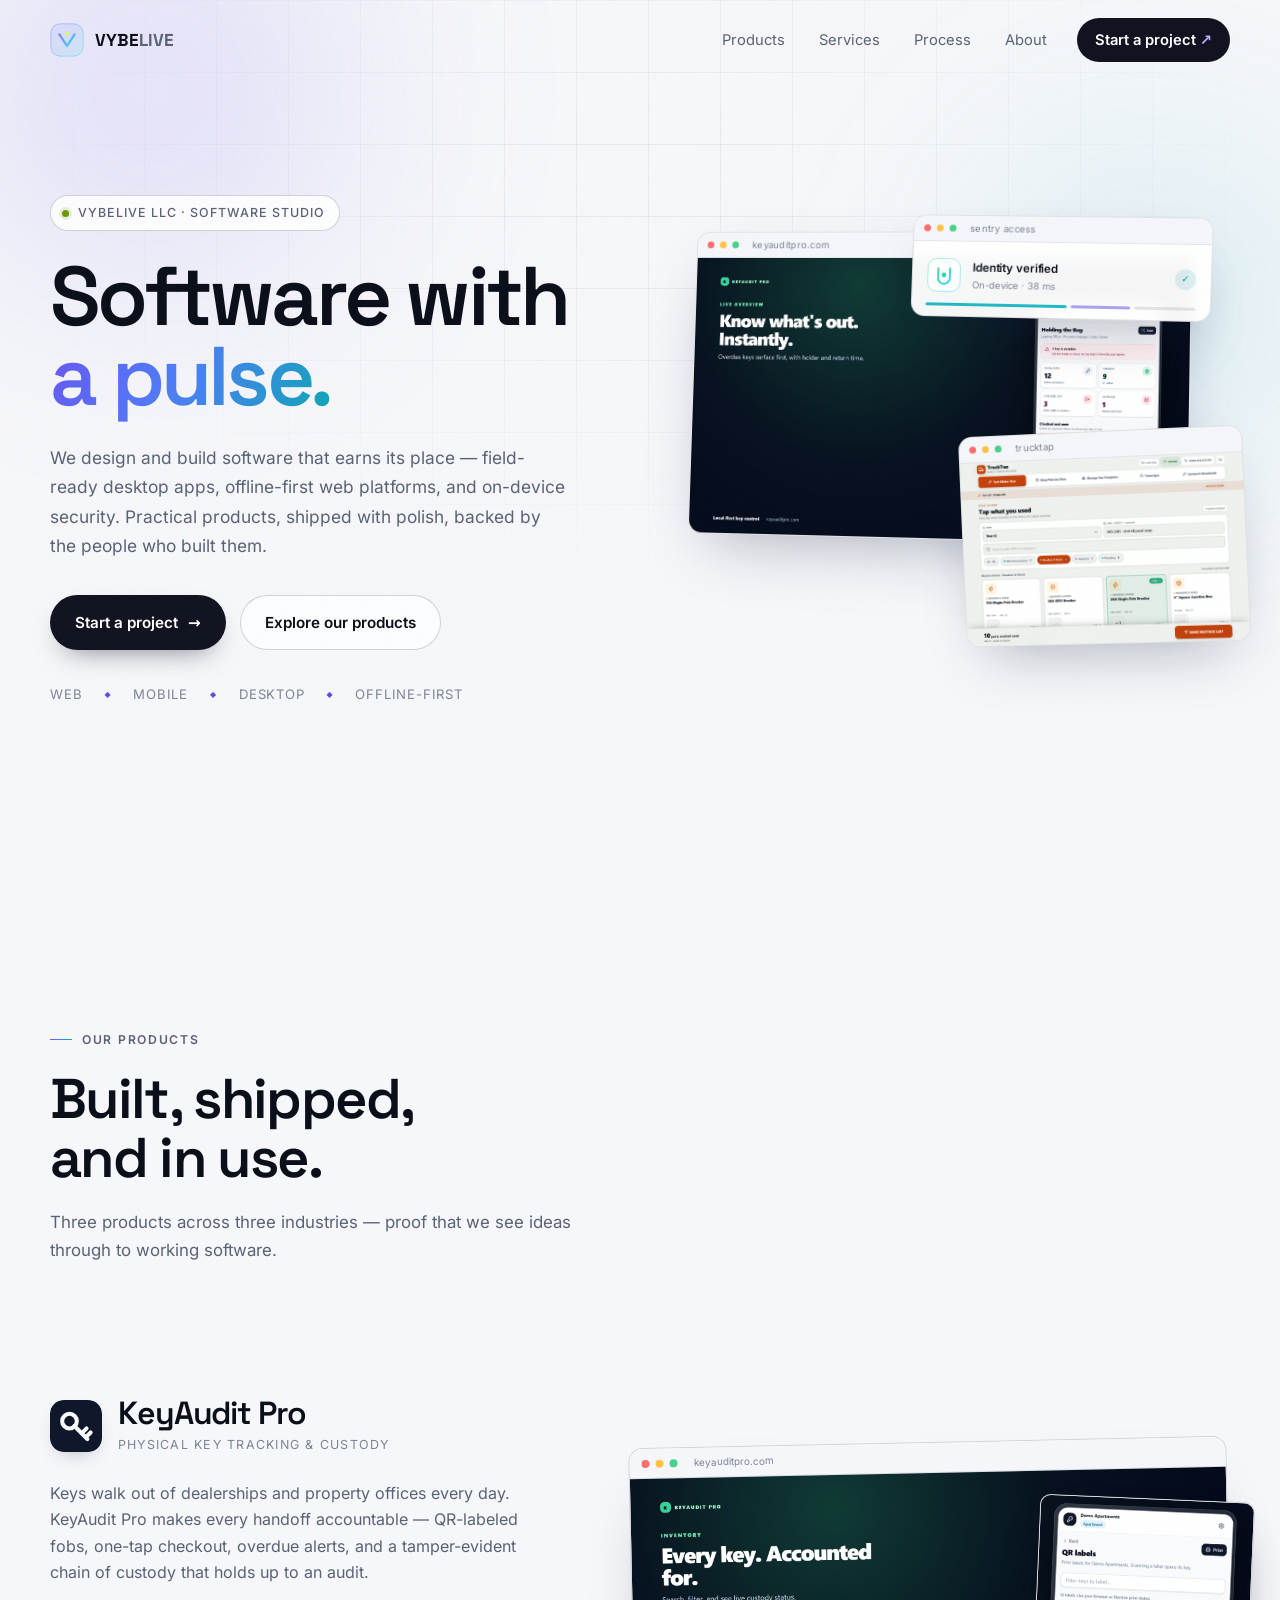
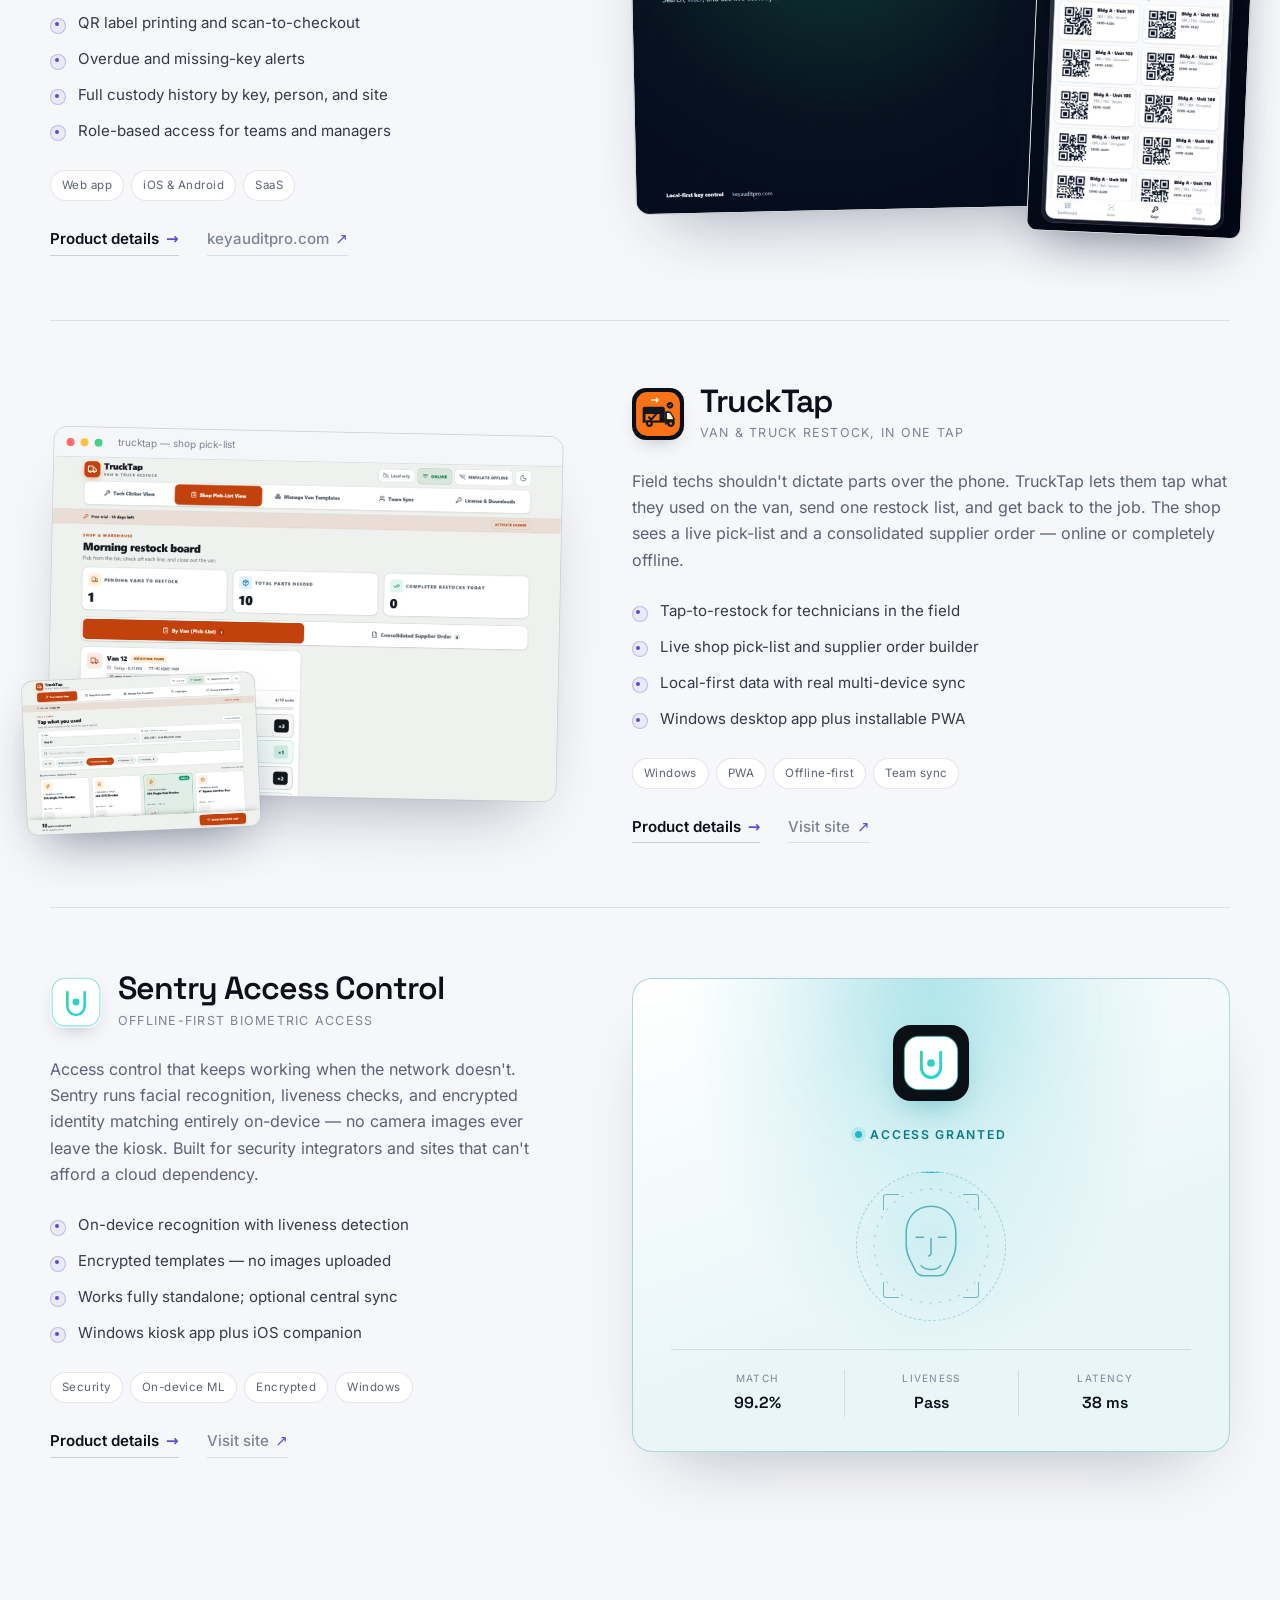
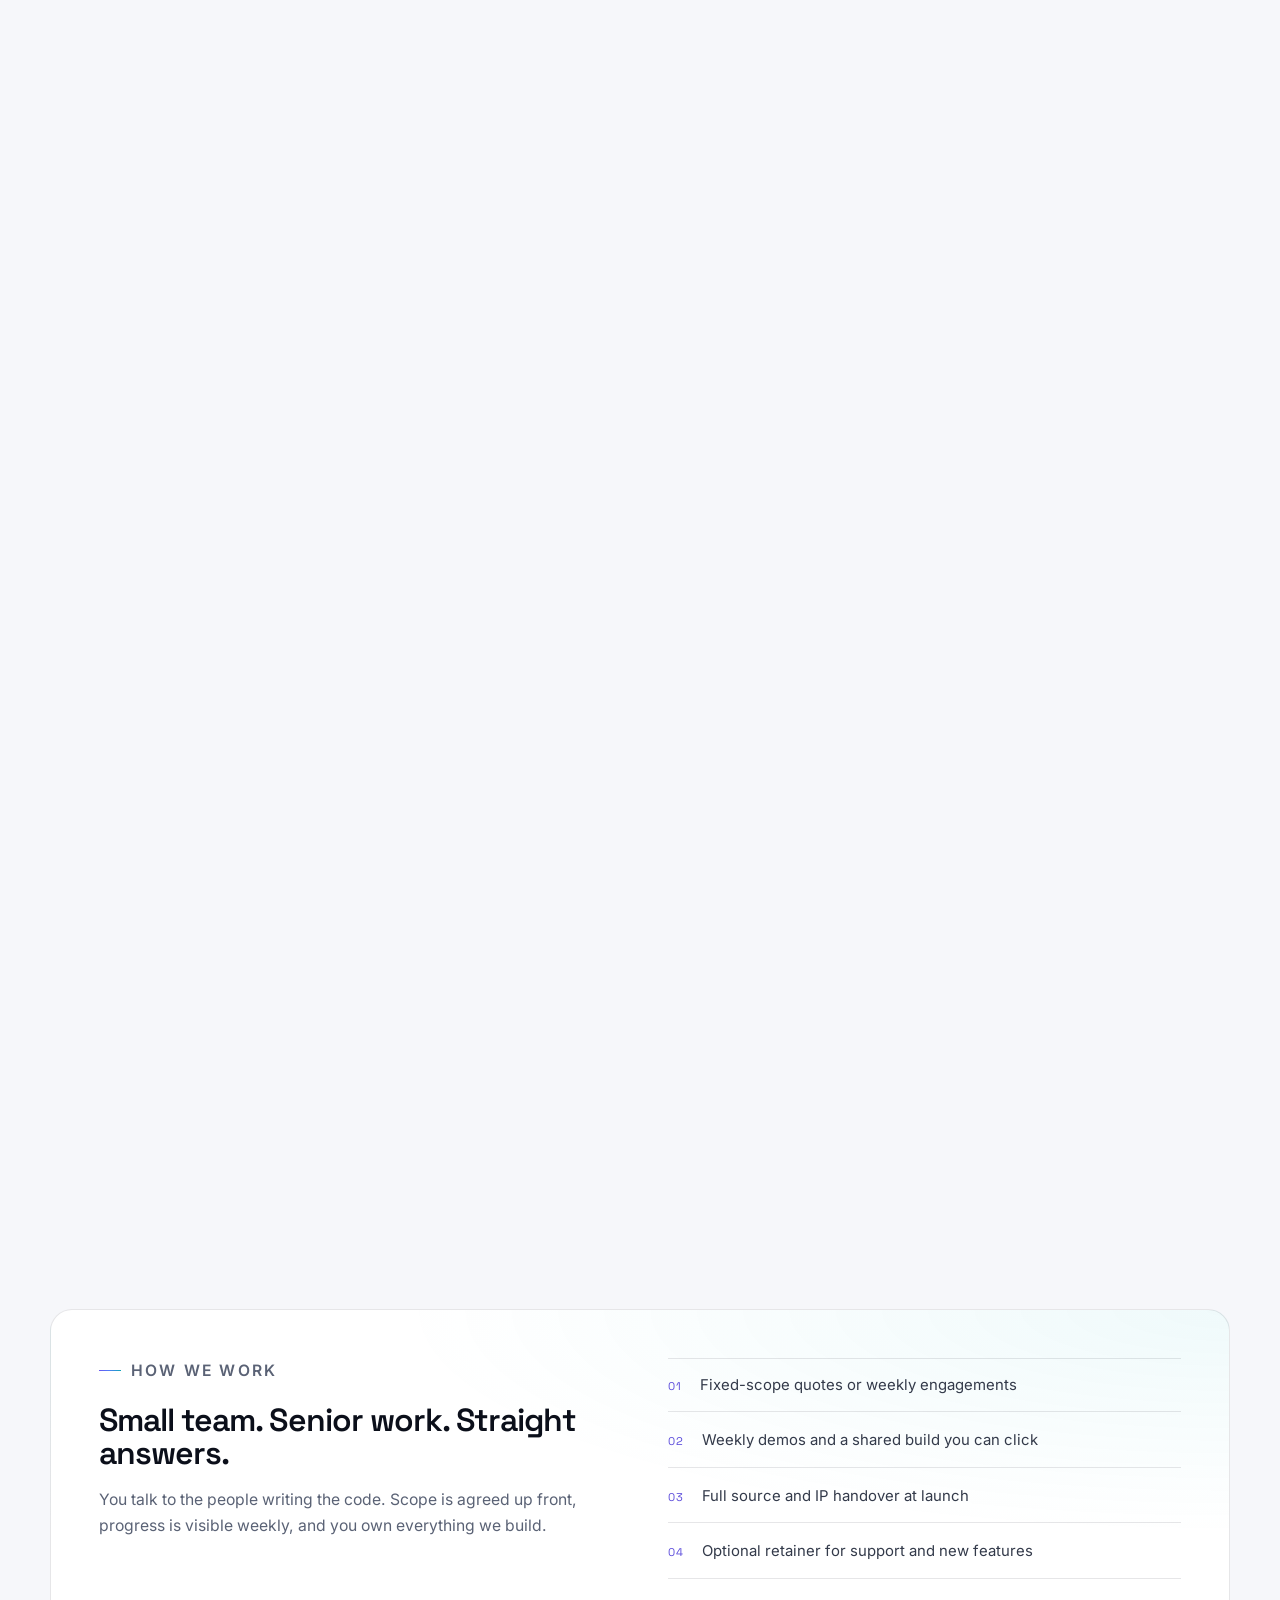
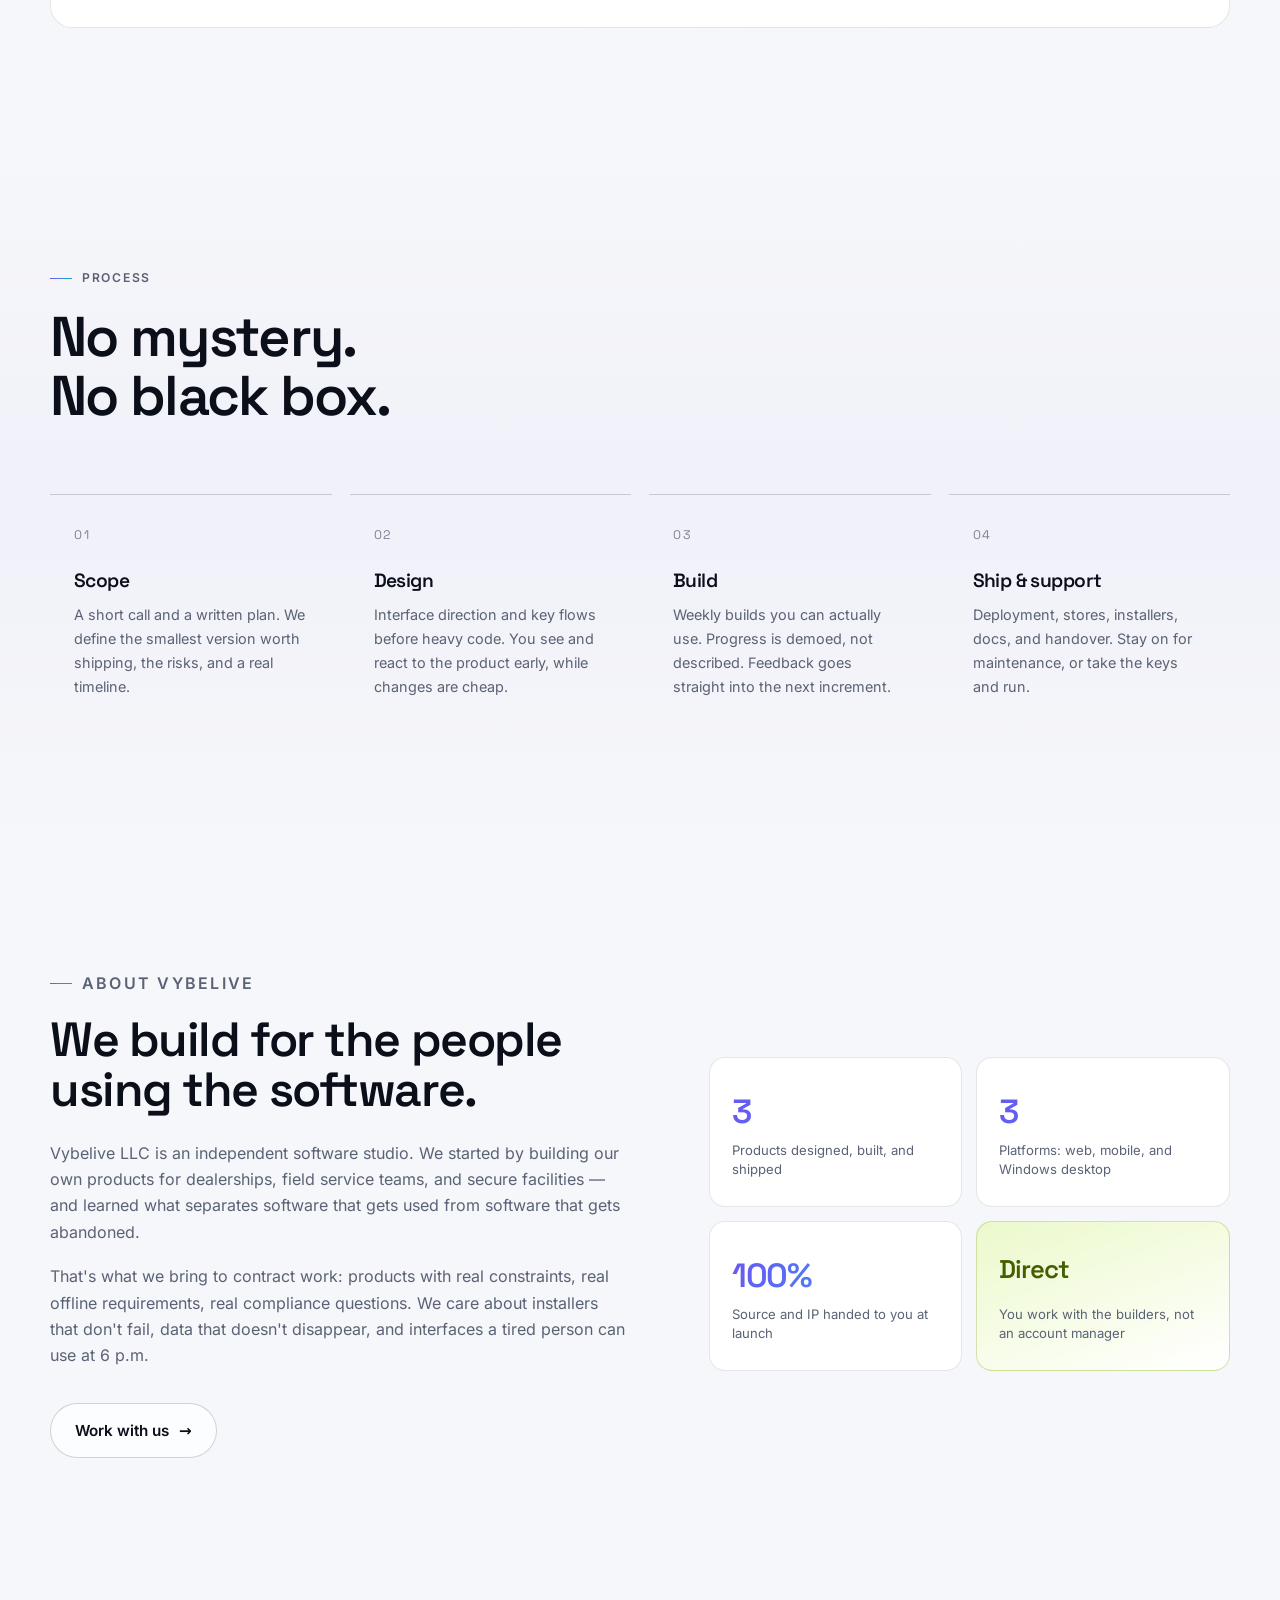
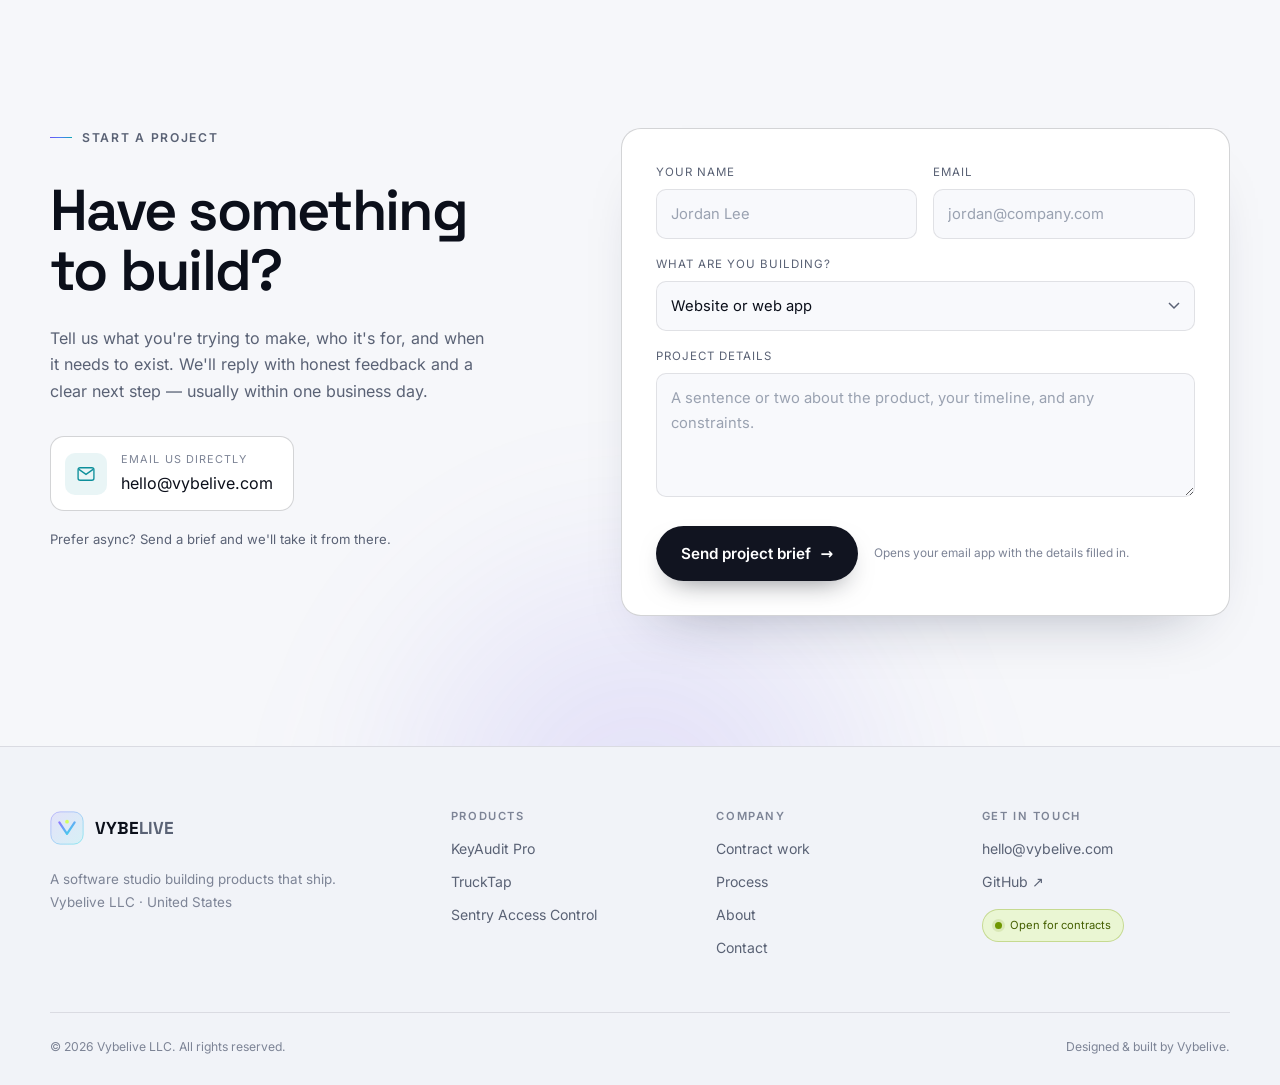
==== commit a455c200: "Light theme and dedicated product, services, about, and contact pages" ====
--- a/index.html
+++ b/index.html
@@ -5,7 +5,7 @@
 <meta name="viewport" content="width=device-width, initial-scale=1.0" />
 <title>VYBELIVE — Software studio for products that ship</title>
 <meta name="description" content="Vybelive LLC is a software studio building practical, polished products — KeyAudit Pro, TruckTap, and Sentry Access Control. Open for app, web, and desktop contracts." />
-<meta name="theme-color" content="#06070c" />
+<meta name="theme-color" content="#f6f7fa" />
 <link rel="icon" href="assets/favicon.svg" type="image/svg+xml" />
 <link rel="canonical" href="https://livnlgnd.github.io/vybelive-site/" />
 
@@ -65,11 +65,11 @@
     </a>
 
     <nav class="site-nav" id="site-nav" aria-label="Primary">
-      <a href="#products">Products</a>
-      <a href="#services">Services</a>
-      <a href="#process">Process</a>
-      <a href="#about">About</a>
-      <a class="nav-cta" href="#contact">Start a project <span aria-hidden="true">↗</span></a>
+      <a href="products.html">Products</a>
+      <a href="services.html">Services</a>
+      <a href="services.html#process">Process</a>
+      <a href="about.html">About</a>
+      <a class="nav-cta" href="contact.html">Start a project <span aria-hidden="true">↗</span></a>
     </nav>
 
     <button class="nav-toggle" id="nav-toggle" aria-expanded="false" aria-controls="site-nav" aria-label="Open menu">
@@ -96,8 +96,8 @@
           with polish, backed by the people who built them.
         </p>
         <div class="hero-actions reveal">
-          <a class="btn btn-primary" href="#contact">Start a project <span aria-hidden="true">→</span></a>
-          <a class="btn btn-ghost" href="#products">Explore our products</a>
+          <a class="btn btn-primary" href="contact.html">Start a project <span aria-hidden="true">→</span></a>
+          <a class="btn btn-ghost" href="products.html">Explore our products</a>
         </div>
         <ul class="hero-proof reveal" aria-label="What we build">
           <li>Web</li>
@@ -184,7 +184,10 @@
           <div class="chips">
             <span>Web app</span><span>iOS &amp; Android</span><span>SaaS</span>
           </div>
-          <a class="text-link" href="https://keyauditpro.com" target="_blank" rel="noopener">Visit keyauditpro.com <span aria-hidden="true">↗</span></a>
+          <div class="link-row">
+            <a class="text-link" href="keyaudit-pro.html">Product details <span aria-hidden="true">→</span></a>
+            <a class="text-link subtle" href="https://keyauditpro.com" target="_blank" rel="noopener">keyauditpro.com <span aria-hidden="true">↗</span></a>
+          </div>
         </div>
         <div class="product-visual">
           <div class="browser-frame">
@@ -221,7 +224,10 @@
           <div class="chips">
             <span>Windows</span><span>PWA</span><span>Offline-first</span><span>Team sync</span>
           </div>
-          <a class="text-link" href="https://livnlgnd.github.io/trucktap/" target="_blank" rel="noopener">Visit the TruckTap site <span aria-hidden="true">↗</span></a>
+          <div class="link-row">
+            <a class="text-link" href="trucktap.html">Product details <span aria-hidden="true">→</span></a>
+            <a class="text-link subtle" href="https://livnlgnd.github.io/trucktap/" target="_blank" rel="noopener">Visit site <span aria-hidden="true">↗</span></a>
+          </div>
         </div>
         <div class="product-visual">
           <div class="browser-frame">
@@ -259,7 +265,10 @@
           <div class="chips">
             <span>Security</span><span>On-device ML</span><span>Encrypted</span><span>Windows</span>
           </div>
-          <a class="text-link" href="https://livnlgnd.github.io/sentry-access-site/" target="_blank" rel="noopener">Visit the Sentry Access site <span aria-hidden="true">↗</span></a>
+          <div class="link-row">
+            <a class="text-link" href="sentry-access.html">Product details <span aria-hidden="true">→</span></a>
+            <a class="text-link subtle" href="https://livnlgnd.github.io/sentry-access-site/" target="_blank" rel="noopener">Visit site <span aria-hidden="true">↗</span></a>
+          </div>
         </div>
         <div class="product-visual">
           <div class="sentry-panel">
@@ -268,7 +277,7 @@
             <p class="sentry-status"><span class="live-dot" aria-hidden="true"></span> Access granted</p>
             <div class="sentry-scan" aria-hidden="true">
               <div class="scan-line"></div>
-              <svg class="face-wire" viewBox="0 0 100 100" fill="none" stroke="rgba(53,224,232,.45)" stroke-width="1.2">
+              <svg class="face-wire" viewBox="0 0 100 100" fill="none" stroke="rgba(13,143,155,.7)" stroke-width="1.2">
                 <path d="M50 18c-12 0-20 9-20 21v10c0 5 1 8 3 12l4 8c1 3 4 5 7 5h12c3 0 6-2 7-5l4-8c2-4 3-7 3-12V39c0-12-8-21-20-21Z"/>
                 <path d="M38 43h6M56 43h6" stroke-linecap="round"/>
                 <path d="M50 44v12c0 1-1 2-2 2" stroke-linecap="round"/>
@@ -298,7 +307,7 @@
           Got an app, a website, or an internal tool that needs to exist?
           <strong>We take on a limited number of builds each quarter.</strong>
         </p>
-        <a class="btn btn-lime" href="#contact">Let's talk <span aria-hidden="true">→</span></a>
+        <a class="btn btn-lime" href="contact.html">Let's talk <span aria-hidden="true">→</span></a>
       </div>
     </div>
   </section>
@@ -435,7 +444,7 @@
           requirements, real compliance questions. We care about installers that don't fail,
           data that doesn't disappear, and interfaces a tired person can use at 6 p.m.
         </p>
-        <a class="btn btn-ghost" href="#contact">Work with us <span aria-hidden="true">→</span></a>
+        <a class="btn btn-ghost" href="contact.html">Work with us <span aria-hidden="true">→</span></a>
       </div>
       <div class="about-stats reveal">
         <div class="stat-card">
@@ -533,17 +542,17 @@
 
     <nav class="footer-col" aria-label="Products">
       <h4>Products</h4>
-      <a href="#keyaudit">KeyAudit Pro</a>
-      <a href="#trucktap">TruckTap</a>
-      <a href="#sentry">Sentry Access Control</a>
+      <a href="keyaudit-pro.html">KeyAudit Pro</a>
+      <a href="trucktap.html">TruckTap</a>
+      <a href="sentry-access.html">Sentry Access Control</a>
     </nav>
 
     <nav class="footer-col" aria-label="Company">
       <h4>Company</h4>
-      <a href="#services">Contract work</a>
-      <a href="#process">Process</a>
-      <a href="#about">About</a>
-      <a href="#contact">Contact</a>
+      <a href="services.html">Contract work</a>
+      <a href="services.html#process">Process</a>
+      <a href="about.html">About</a>
+      <a href="contact.html">Contact</a>
     </nav>
 
     <div class="footer-col">
@@ -562,3 +571,8 @@
 <script src="main.js"></script>
 </body>
 </html>
+
+
+
+
+
--- a/styles.css
+++ b/styles.css
@@ -1,28 +1,32 @@
 /* =========================================================
-   VYBELIVE — site styles
+   VYBELIVE — site styles (light)
    ========================================================= */
 
 :root {
-  --ink: #06070c;
-  --ink-2: #090b12;
-  --surface: #0d0f18;
-  --surface-2: #12151f;
-  --line: rgba(255, 255, 255, 0.08);
-  --line-strong: rgba(255, 255, 255, 0.16);
-  --text: #eef0f7;
-  --muted: #9ba1b4;
-  --muted-2: #6f7689;
-  --violet: #8b7bff;
-  --violet-deep: #6d5dfc;
-  --cyan: #35e0e8;
+  --ink: #f6f7fa;
+  --ink-2: #eef1f6;
+  --surface: #ffffff;
+  --surface-2: #fafbfd;
+  --line: rgba(13, 18, 32, 0.1);
+  --line-strong: rgba(13, 18, 32, 0.18);
+  --text: #0b0f1a;
+  --muted: #5a6275;
+  --muted-2: #7d8496;
+  --violet: #5b4bdb;
+  --violet-deep: #4d3ecf;
+  --cyan: #0d8f9b;
+  --cyan-bright: #22b8c6;
   --lime: #d4ff5f;
-  --grad: linear-gradient(115deg, #9c8cff 0%, #6d8bff 45%, #35e0e8 100%);
+  --lime-ink: #445f00;
+  --status: #6f9700;
+  --status-soft: rgba(111, 151, 0, 0.14);
+  --grad: linear-gradient(115deg, #6a55f0 0%, #4f7cf7 45%, #0fa7b5 100%);
   --radius: 20px;
   --radius-sm: 12px;
   --container: 1180px;
   --font-display: "Space Grotesk", "Inter", system-ui, sans-serif;
   --font-body: "Inter", system-ui, -apple-system, "Segoe UI", sans-serif;
-  --shadow-lg: 0 30px 80px -20px rgba(0, 0, 0, 0.75);
+  --shadow-lg: 0 30px 70px -28px rgba(21, 30, 60, 0.3);
 }
 
 * { box-sizing: border-box; }
@@ -31,6 +35,7 @@
   scroll-behavior: smooth;
   scroll-padding-top: 92px;
   -webkit-text-size-adjust: 100%;
+  color-scheme: light;
 }
 
 body {
@@ -51,10 +56,10 @@
 h1, h2, h3, h4 { font-family: var(--font-display); font-weight: 600; letter-spacing: -0.03em; line-height: 1.05; margin: 0; }
 p { margin: 0; }
 
-::selection { background: rgba(139, 123, 255, 0.35); color: #fff; }
+::selection { background: rgba(91, 75, 219, 0.2); color: #0b0f1a; }
 
 :focus-visible {
-  outline: 2px solid var(--cyan);
+  outline: 2px solid var(--violet);
   outline-offset: 3px;
   border-radius: 4px;
 }
@@ -70,8 +75,8 @@
   top: -60px;
   z-index: 200;
   padding: 10px 16px;
-  background: var(--lime);
-  color: #101208;
+  background: #111420;
+  color: #fff;
   border-radius: 8px;
   font-weight: 600;
   transition: top 0.2s;
@@ -83,7 +88,7 @@
   inset: 0;
   z-index: 60;
   pointer-events: none;
-  opacity: 0.032;
+  opacity: 0.018;
   background-image: url("data:image/svg+xml,%3Csvg xmlns='http://www.w3.org/2000/svg' width='160' height='160'%3E%3Cfilter id='n'%3E%3CfeTurbulence type='fractalNoise' baseFrequency='.9' numOctaves='3'/%3E%3C/filter%3E%3Crect width='160' height='160' filter='url(%23n)'/%3E%3C/svg%3E");
 }
 
@@ -99,7 +104,7 @@
 }
 .site-header.scrolled {
   padding: 12px 0;
-  background: rgba(6, 7, 12, 0.82);
+  background: rgba(250, 251, 253, 0.86);
   backdrop-filter: blur(18px) saturate(140%);
   border-color: var(--line);
 }
@@ -122,7 +127,7 @@
 .brand-mark { width: 34px; height: 34px; flex: none; }
 .brand-mark svg { width: 100%; height: 100%; display: block; }
 .brand-word span { color: var(--muted); }
-.brand:hover .brand-word span { color: var(--cyan); }
+.brand:hover .brand-word span { color: var(--violet); }
 .brand-word span { transition: color 0.25s; }
 
 .site-nav {
@@ -137,16 +142,19 @@
   border-radius: 999px;
   transition: color 0.2s, background 0.2s;
 }
-.site-nav a:hover { color: var(--text); background: rgba(255, 255, 255, 0.05); }
+.site-nav a:hover { color: var(--text); background: rgba(13, 18, 32, 0.05); }
+.site-nav a.active { color: var(--text); background: rgba(91, 75, 219, 0.08); }
+.site-nav a.active:hover { background: rgba(91, 75, 219, 0.12); }
 .site-nav .nav-cta {
   margin-left: 10px;
-  color: #0a0b10;
-  background: var(--text);
+  color: #fff;
+  background: #111420;
   font-weight: 600;
   padding: 10px 18px;
 }
-.site-nav .nav-cta:hover { background: var(--lime); color: #0a0b10; }
-.site-nav .nav-cta span { color: var(--violet-deep); }
+.site-nav .nav-cta:hover { background: var(--lime); color: #1a2000; }
+.site-nav .nav-cta span { color: #b9acff; }
+.site-nav .nav-cta:hover span { color: #4f6f00; }
 
 .nav-toggle {
   display: none;
@@ -154,7 +162,7 @@
   height: 42px;
   border: 1px solid var(--line-strong);
   border-radius: 11px;
-  background: rgba(255, 255, 255, 0.03);
+  background: rgba(255, 255, 255, 0.7);
   position: relative;
   cursor: pointer;
 }
@@ -180,7 +188,7 @@
   padding: 7px 14px 7px 11px;
   border: 1px solid var(--line-strong);
   border-radius: 999px;
-  background: rgba(255, 255, 255, 0.03);
+  background: rgba(255, 255, 255, 0.85);
   font-size: 0.78rem;
   letter-spacing: 0.08em;
   text-transform: uppercase;
@@ -190,8 +198,8 @@
 .status-dot {
   width: 7px; height: 7px;
   border-radius: 50%;
-  background: var(--lime);
-  box-shadow: 0 0 0 3px rgba(212, 255, 95, 0.15);
+  background: var(--status);
+  box-shadow: 0 0 0 3px var(--status-soft);
   flex: none;
 }
 
@@ -247,19 +255,19 @@
 .btn span { transition: transform 0.2s; }
 .btn:hover span { transform: translateX(3px); }
 .btn-primary {
-  background: var(--text);
-  color: #08090e;
-  box-shadow: 0 10px 30px -10px rgba(255, 255, 255, 0.25);
-}
-.btn-primary:hover { background: var(--lime); transform: translateY(-2px); box-shadow: 0 16px 36px -12px rgba(212, 255, 95, 0.35); }
+  background: #111420;
+  color: #fff;
+  box-shadow: 0 12px 28px -14px rgba(17, 20, 32, 0.6);
+}
+.btn-primary:hover { background: var(--violet); transform: translateY(-2px); box-shadow: 0 16px 34px -14px rgba(91, 75, 219, 0.55); }
 .btn-ghost {
   border-color: var(--line-strong);
   color: var(--text);
-  background: rgba(255, 255, 255, 0.02);
-}
-.btn-ghost:hover { border-color: rgba(255, 255, 255, 0.35); background: rgba(255, 255, 255, 0.06); transform: translateY(-2px); }
-.btn-lime { background: var(--lime); color: #0d1004; }
-.btn-lime:hover { transform: translateY(-2px); box-shadow: 0 18px 40px -14px rgba(212, 255, 95, 0.4); }
+  background: rgba(255, 255, 255, 0.7);
+}
+.btn-ghost:hover { border-color: rgba(13, 18, 32, 0.34); background: #fff; transform: translateY(-2px); box-shadow: 0 10px 24px -16px rgba(21, 30, 60, 0.4); }
+.btn-lime { background: var(--lime); color: #1a2000; border-color: rgba(120, 160, 0, 0.25); }
+.btn-lime:hover { transform: translateY(-2px); box-shadow: 0 18px 34px -16px rgba(120, 160, 0, 0.45); }
 
 .text-link {
   display: inline-flex;
@@ -273,8 +281,283 @@
   padding-bottom: 3px;
   transition: color 0.2s, border-color 0.2s;
 }
-.text-link span { color: var(--cyan); }
-.text-link:hover { color: var(--cyan); border-color: var(--cyan); }
+.text-link span { color: var(--violet); }
+.text-link:hover { color: var(--violet); border-color: var(--violet); }
+.link-row { display: flex; align-items: center; flex-wrap: wrap; gap: 8px 28px; }
+.text-link.subtle { color: var(--muted-2); border-color: var(--line); font-weight: 500; }
+.text-link.subtle:hover { color: var(--violet); border-color: var(--violet); }
+
+/* ---------- subpages ---------- */
+
+.page-hero {
+  position: relative;
+  overflow: hidden;
+  padding: 152px 0 76px;
+  border-bottom: 1px solid var(--line);
+}
+.page-hero::before {
+  content: "";
+  position: absolute;
+  inset: 0;
+  background-image:
+    linear-gradient(rgba(13, 18, 32, 0.045) 1px, transparent 1px),
+    linear-gradient(90deg, rgba(13, 18, 32, 0.045) 1px, transparent 1px);
+  background-size: 72px 72px;
+  mask-image: radial-gradient(ellipse 65% 80% at 30% 0%, #000 10%, transparent 70%);
+  -webkit-mask-image: radial-gradient(ellipse 65% 80% at 30% 0%, #000 10%, transparent 70%);
+  pointer-events: none;
+}
+.page-hero::after {
+  content: "";
+  position: absolute;
+  width: 560px; height: 460px;
+  right: -120px; top: -140px;
+  background: radial-gradient(circle, rgba(106, 85, 240, 0.14), transparent 68%);
+  filter: blur(70px);
+  pointer-events: none;
+}
+.page-hero > .container { position: relative; z-index: 1; }
+.page-hero h1 {
+  font-size: clamp(2.7rem, 5.6vw, 4.4rem);
+  letter-spacing: -0.045em;
+  line-height: 0.98;
+  max-width: 900px;
+  margin: 0 0 24px;
+}
+.page-hero .lede { max-width: 660px; font-size: 1.08rem; }
+.page-hero .hero-actions { margin-top: 32px; }
+.page-hero-split {
+  display: grid;
+  grid-template-columns: 1.05fr 0.95fr;
+  gap: 64px;
+  align-items: center;
+}
+.page-hero-split h1 { font-size: clamp(2.6rem, 4.8vw, 3.9rem); }
+.page-hero-visual { position: relative; }
+.page-hero-visual .browser-frame { transform: rotate(1deg); }
+.page-hero-visual .browser-frame:hover { transform: rotate(0) translateY(-4px); }
+
+.breadcrumb {
+  display: flex;
+  flex-wrap: wrap;
+  align-items: center;
+  gap: 7px;
+  margin-bottom: 28px;
+  font-size: 0.76rem;
+  letter-spacing: 0.02em;
+  color: var(--muted-2);
+}
+.breadcrumb a { transition: color 0.2s; }
+.breadcrumb a:hover { color: var(--violet); }
+.breadcrumb .sep { color: rgba(13, 18, 32, 0.25); }
+.breadcrumb [aria-current] { color: var(--text); }
+
+.product-title { display: flex; align-items: center; gap: 18px; margin-bottom: 22px; }
+.product-title img { width: 64px; height: 64px; border-radius: 16px; box-shadow: 0 10px 26px -14px rgba(21, 30, 60, 0.4); }
+.product-title h1 { margin: 0 0 4px; font-size: clamp(2.4rem, 4.8vw, 3.8rem); }
+.product-title .product-tag { font-size: 0.8rem; }
+
+.page-section { padding: 96px 0; }
+.page-section.tint { background: #f0f2f8; border-top: 1px solid var(--line); border-bottom: 1px solid var(--line); }
+.page-section .section-head { margin-bottom: 48px; }
+.page-section h2 { font-size: clamp(2rem, 4vw, 3rem); margin-bottom: 20px; letter-spacing: -0.035em; }
+
+.detail-grid {
+  display: grid;
+  grid-template-columns: repeat(3, 1fr);
+  gap: 16px;
+}
+.detail-card {
+  padding: 28px 26px;
+  border-radius: 16px;
+  border: 1px solid var(--line);
+  background: #fff;
+  transition: transform 0.25s, box-shadow 0.25s, border-color 0.25s;
+}
+.detail-card:hover { transform: translateY(-3px); border-color: rgba(91, 75, 219, 0.25); box-shadow: 0 22px 44px -32px rgba(21, 30, 60, 0.4); }
+.detail-card h3 { font-size: 1.08rem; margin-bottom: 10px; letter-spacing: -0.02em; }
+.detail-card p { color: var(--muted); font-size: 0.9rem; }
+.detail-num {
+  display: inline-flex;
+  align-items: center;
+  justify-content: center;
+  width: 30px; height: 30px;
+  border-radius: 9px;
+  background: rgba(91, 75, 219, 0.07);
+  border: 1px solid rgba(91, 75, 219, 0.18);
+  color: var(--violet);
+  font-family: var(--font-display);
+  font-size: 0.72rem;
+  margin-bottom: 18px;
+}
+
+.split {
+  display: grid;
+  grid-template-columns: 1fr 0.92fr;
+  gap: 72px;
+  align-items: center;
+}
+.split.reverse .split-copy { order: 2; }
+.split.reverse .split-visual { order: 1; }
+.split h2 { font-size: clamp(1.9rem, 3.6vw, 2.8rem); margin-bottom: 20px; letter-spacing: -0.035em; }
+.split p { color: var(--muted); margin-bottom: 16px; }
+.split p:last-of-type { margin-bottom: 0; }
+
+.check-list { display: grid; gap: 12px; margin-top: 26px; }
+.check-list li { position: relative; padding-left: 30px; font-size: 0.95rem; color: #333a4a; }
+.check-list li::before {
+  content: "✓";
+  position: absolute;
+  left: 0; top: 0.05em;
+  width: 19px; height: 19px;
+  display: grid; place-items: center;
+  border-radius: 50%;
+  background: rgba(13, 143, 155, 0.09);
+  border: 1px solid rgba(13, 143, 155, 0.25);
+  color: var(--cyan);
+  font-size: 0.62rem;
+  font-weight: 700;
+}
+
+.spec-strip {
+  display: grid;
+  grid-template-columns: repeat(3, 1fr);
+  gap: 1px;
+  border: 1px solid var(--line);
+  border-radius: 16px;
+  background: var(--line);
+  overflow: hidden;
+}
+.spec-strip div { background: #fff; padding: 24px 26px; }
+.spec-strip dt { font-size: 0.68rem; letter-spacing: 0.12em; text-transform: uppercase; color: var(--muted-2); margin-bottom: 5px; }
+.spec-strip dd { margin: 0; font-family: var(--font-display); font-size: 1.05rem; font-weight: 600; letter-spacing: -0.02em; }
+
+.cta-band {
+  position: relative;
+  display: flex;
+  align-items: center;
+  justify-content: space-between;
+  gap: 36px;
+  padding: 52px 56px;
+  border-radius: 24px;
+  border: 1px solid rgba(91, 75, 219, 0.22);
+  background:
+    radial-gradient(ellipse at 85% 0%, rgba(34, 184, 198, 0.12), transparent 55%),
+    radial-gradient(ellipse at 0% 100%, rgba(106, 85, 240, 0.1), transparent 55%),
+    #fff;
+  overflow: hidden;
+}
+.cta-band h2 { font-size: clamp(1.8rem, 3.6vw, 2.7rem); margin-bottom: 12px; }
+.cta-band p { color: var(--muted); max-width: 520px; }
+.cta-band .btn { flex: none; }
+
+.product-index-list { display: grid; gap: 20px; }
+.product-index-card {
+  display: grid;
+  grid-template-columns: 0.95fr 1.05fr;
+  gap: 48px;
+  align-items: center;
+  padding: 36px;
+  border-radius: 22px;
+  border: 1px solid var(--line);
+  background: #fff;
+  transition: border-color 0.25s, box-shadow 0.25s;
+}
+.product-index-card:hover { border-color: rgba(91, 75, 219, 0.25); box-shadow: 0 30px 60px -40px rgba(21, 30, 60, 0.45); }
+.product-index-card:nth-child(even) .product-index-copy { order: 2; }
+.product-index-card:nth-child(even) .product-index-visual { order: 1; }
+.product-index-copy h2 { font-size: clamp(1.6rem, 2.8vw, 2.2rem); margin-bottom: 8px; }
+.product-index-copy .product-tag { display: block; margin-bottom: 16px; }
+.product-index-copy p { color: var(--muted); margin-bottom: 22px; }
+.product-index-visual .browser-frame { transform: rotate(-1deg); }
+.product-index-card:nth-child(even) .product-index-visual .browser-frame { transform: rotate(1deg); }
+
+.next-products {
+  display: grid;
+  grid-template-columns: 1fr 1fr;
+  gap: 16px;
+  margin-top: 72px;
+}
+.next-product {
+  padding: 26px 28px;
+  border: 1px solid var(--line);
+  border-radius: 16px;
+  background: #fff;
+  transition: border-color 0.2s, transform 0.2s;
+}
+.next-product:hover { border-color: rgba(91, 75, 219, 0.3); transform: translateY(-2px); }
+.next-product small { display: block; font-size: 0.68rem; letter-spacing: 0.12em; text-transform: uppercase; color: var(--muted-2); margin-bottom: 6px; }
+.next-product strong { font-family: var(--font-display); font-size: 1.16rem; font-weight: 600; }
+.next-product span { float: right; color: var(--violet); }
+.next-product:last-child { text-align: right; }
+.next-product:last-child span { float: left; }
+
+.values-grid { display: grid; grid-template-columns: repeat(3, 1fr); gap: 16px; }
+.value-card { padding: 30px 26px; border: 1px solid var(--line); border-radius: 16px; background: #fff; }
+.value-card h3 { font-size: 1.08rem; margin-bottom: 10px; }
+.value-card p { color: var(--muted); font-size: 0.92rem; }
+.value-mark { font-family: var(--font-display); font-size: 0.7rem; letter-spacing: 0.12em; color: var(--violet); display: block; margin-bottom: 16px; }
+
+.team-note {
+  display: flex;
+  gap: 18px;
+  align-items: flex-start;
+  padding: 24px 26px;
+  border-left: 2px solid var(--violet);
+  background: linear-gradient(90deg, rgba(91, 75, 219, 0.05), transparent);
+  border-radius: 0 12px 12px 0;
+  margin-top: 28px;
+}
+.team-note p { margin: 0; color: var(--muted); font-size: 0.92rem; }
+
+.product-index-visual .sentry-panel { padding: 32px 26px 24px; }
+.product-index-visual .sentry-logo-lg { width: 64px; height: 64px; padding: 7px; margin-bottom: 12px; }
+.product-index-visual .sentry-status { margin-bottom: 16px; }
+.product-index-visual .sentry-scan { width: 118px; height: 118px; margin-bottom: 20px; }
+.product-index-visual .sentry-meta { padding-top: 16px; }
+
+.page-contact { padding: 40px 0 120px; }
+.page-contact .contact-inner { padding-top: 0; }
+.page-contact .contact-copy h2 { font-size: clamp(2.2rem, 4.6vw, 3.2rem); }
+
+@media (max-width: 1080px) {
+  .page-hero { padding-top: 136px; }
+  .page-hero-split { grid-template-columns: 1fr; gap: 44px; }
+  .detail-grid { grid-template-columns: repeat(2, 1fr); }
+  .product-index-card { gap: 32px; padding: 28px; }
+  .split { gap: 48px; }
+}
+
+@media (max-width: 860px) {
+  .page-hero { padding: 126px 0 58px; }
+  .page-section { padding: 74px 0; }
+  .product-index-card { grid-template-columns: 1fr; gap: 30px; }
+  .product-index-card:nth-child(even) .product-index-copy { order: 1; }
+  .product-index-card:nth-child(even) .product-index-visual { order: 2; }
+  .split, .split.reverse { grid-template-columns: 1fr; gap: 40px; }
+  .split.reverse .split-copy { order: 1; }
+  .split.reverse .split-visual { order: 2; }
+  .values-grid { grid-template-columns: 1fr 1fr; }
+  .cta-band { flex-direction: column; align-items: flex-start; padding: 36px 30px; gap: 24px; }
+  .spec-strip { grid-template-columns: 1fr; }
+  .next-products { grid-template-columns: 1fr; }
+  .next-product:last-child { text-align: left; }
+  .next-product:last-child span { float: right; }
+}
+
+@media (max-width: 600px) {
+  .product-title { gap: 13px; }
+  .product-title img { width: 50px; height: 50px; border-radius: 13px; }
+  .detail-grid { grid-template-columns: 1fr; }
+  .values-grid { grid-template-columns: 1fr; }
+  .product-index-card { padding: 20px; border-radius: 18px; }
+  .page-hero h1 { font-size: clamp(2.3rem, 11vw, 3rem); }
+  .product-index-copy h2 { font-size: 1.6rem; }
+  .cta-band { padding: 28px 22px; border-radius: 18px; }
+  .cta-band .btn { width: 100%; justify-content: center; }
+  .page-contact { padding-bottom: 80px; }
+}
+
 
 /* ---------- hero ---------- */
 
@@ -299,19 +582,19 @@
 .glow-a {
   width: 620px; height: 620px;
   top: -220px; left: -160px;
-  background: radial-gradient(circle, rgba(109, 93, 252, 0.24), transparent 68%);
+  background: radial-gradient(circle, rgba(106, 85, 240, 0.18), transparent 68%);
 }
 .glow-b {
   width: 540px; height: 540px;
   top: 40px; right: -140px;
-  background: radial-gradient(circle, rgba(53, 224, 232, 0.13), transparent 68%);
+  background: radial-gradient(circle, rgba(34, 184, 198, 0.16), transparent 68%);
 }
 .hero-grid {
   position: absolute;
   inset: 0;
   background-image:
-    linear-gradient(rgba(255, 255, 255, 0.035) 1px, transparent 1px),
-    linear-gradient(90deg, rgba(255, 255, 255, 0.035) 1px, transparent 1px);
+    linear-gradient(rgba(13, 18, 32, 0.055) 1px, transparent 1px),
+    linear-gradient(90deg, rgba(13, 18, 32, 0.055) 1px, transparent 1px);
   background-size: 72px 72px;
   mask-image: radial-gradient(ellipse 70% 60% at 50% 20%, #000 15%, transparent 72%);
   -webkit-mask-image: radial-gradient(ellipse 70% 60% at 50% 20%, #000 15%, transparent 72%);
@@ -356,9 +639,9 @@
   position: absolute;
   border-radius: 14px;
   overflow: hidden;
-  background: #0b0d14;
-  border: 1px solid rgba(255, 255, 255, 0.12);
-  box-shadow: var(--shadow-lg);
+  background: #fff;
+  border: 1px solid rgba(13, 18, 32, 0.12);
+  box-shadow: 0 26px 60px -24px rgba(21, 30, 60, 0.35);
 }
 .stage-bar {
   display: flex;
@@ -366,17 +649,17 @@
   gap: 6px;
   height: 26px;
   padding: 0 10px;
-  background: rgba(255, 255, 255, 0.04);
-  border-bottom: 1px solid rgba(255, 255, 255, 0.06);
+  background: #f4f6fa;
+  border-bottom: 1px solid rgba(13, 18, 32, 0.07);
 }
 .stage-bar span {
   width: 7px; height: 7px;
   border-radius: 50%;
-  background: rgba(255, 255, 255, 0.18);
-}
-.stage-bar span:first-child { background: #ff6b6b; opacity: 0.75; }
-.stage-bar span:nth-child(2) { background: #ffd166; opacity: 0.75; }
-.stage-bar span:nth-child(3) { background: #6ee7a8; opacity: 0.75; }
+  background: rgba(13, 18, 32, 0.16);
+}
+.stage-bar span:first-child { background: #ff6b6b; }
+.stage-bar span:nth-child(2) { background: #ffc247; }
+.stage-bar span:nth-child(3) { background: #48d18a; }
 .stage-bar em {
   margin-left: 8px;
   font-style: normal;
@@ -408,7 +691,7 @@
   top: 6px;
   width: 55%;
   padding-bottom: 10px;
-  background: rgba(10, 13, 20, 0.92);
+  background: rgba(255, 255, 255, 0.96);
   transform: rotateY(-8deg) rotateZ(2deg);
   animation: float3 10s ease-in-out infinite;
 }
@@ -426,14 +709,14 @@
   width: 21px; height: 21px;
   border-radius: 50%;
   display: grid; place-items: center;
-  background: rgba(53, 224, 232, 0.14);
+  background: rgba(13, 143, 155, 0.12);
   color: var(--cyan);
   font-size: 0.6rem;
 }
 .mini-bars { display: flex; gap: 4px; padding: 0 14px; }
-.mini-bars i { height: 3px; flex: 1; border-radius: 2px; background: rgba(255, 255, 255, 0.09); }
-.mini-bars i:first-child { background: var(--cyan); flex: 2.4; }
-.mini-bars i:nth-child(2) { background: rgba(139, 123, 255, 0.6); }
+.mini-bars i { height: 3px; flex: 1; border-radius: 2px; background: rgba(13, 18, 32, 0.1); }
+.mini-bars i:first-child { background: var(--cyan-bright); flex: 2.4; }
+.mini-bars i:nth-child(2) { background: rgba(91, 75, 219, 0.5); }
 
 @keyframes float1 {
   0%, 100% { transform: rotateY(-7deg) rotateX(3deg) rotateZ(1deg) translateY(0); }
@@ -494,7 +777,7 @@
   width: 52px; height: 52px;
   border-radius: 14px;
   flex: none;
-  box-shadow: 0 8px 24px -8px rgba(0, 0, 0, 0.8);
+  box-shadow: 0 8px 20px -10px rgba(21, 30, 60, 0.35);
 }
 .product-head h3 { font-size: clamp(1.6rem, 2.6vw, 2rem); letter-spacing: -0.035em; margin-bottom: 5px; }
 .product-tag { font-size: 0.78rem; letter-spacing: 0.1em; text-transform: uppercase; color: var(--muted-2); }
@@ -505,7 +788,7 @@
   position: relative;
   padding-left: 28px;
   font-size: 0.94rem;
-  color: #cdd1dd;
+  color: #333a4a;
 }
 .feature-list li::before {
   content: "";
@@ -513,8 +796,8 @@
   left: 0; top: 0.42em;
   width: 14px; height: 14px;
   border-radius: 50%;
-  background: rgba(139, 123, 255, 0.12);
-  border: 1px solid rgba(139, 123, 255, 0.35);
+  background: rgba(91, 75, 219, 0.08);
+  border: 1px solid rgba(91, 75, 219, 0.3);
 }
 .feature-list li::after {
   content: "";
@@ -522,7 +805,7 @@
   left: 4.5px; top: calc(0.42em + 4.5px);
   width: 4px; height: 4px;
   border-radius: 50%;
-  background: var(--cyan);
+  background: var(--violet);
 }
 
 .chips { display: flex; flex-wrap: wrap; gap: 7px; }
@@ -533,7 +816,7 @@
   font-size: 0.72rem;
   letter-spacing: 0.04em;
   color: var(--muted);
-  background: rgba(255, 255, 255, 0.02);
+  background: #fff;
 }
 
 .product-visual { position: relative; }
@@ -541,8 +824,8 @@
   border-radius: 14px;
   overflow: hidden;
   border: 1px solid var(--line-strong);
-  background: #0b0d14;
-  box-shadow: 0 40px 80px -30px rgba(0, 0, 0, 0.85), 0 0 0 1px rgba(255, 255, 255, 0.02) inset;
+  background: #fff;
+  box-shadow: 0 34px 70px -34px rgba(21, 30, 60, 0.4);
   transform: rotate(-1.2deg);
   transition: transform 0.5s cubic-bezier(0.2, 0.7, 0.2, 1);
 }
@@ -552,13 +835,13 @@
 .browser-bar {
   display: flex; align-items: center; gap: 6px;
   height: 30px; padding: 0 12px;
-  background: #10131c;
+  background: #f4f6fa;
   border-bottom: 1px solid var(--line);
 }
-.browser-bar span { width: 8px; height: 8px; border-radius: 50%; background: rgba(255, 255, 255, 0.14); }
-.browser-bar span:first-child { background: rgba(255, 107, 107, 0.65); }
-.browser-bar span:nth-child(2) { background: rgba(255, 209, 102, 0.65); }
-.browser-bar span:nth-child(3) { background: rgba(110, 231, 168, 0.65); }
+.browser-bar span { width: 8px; height: 8px; border-radius: 50%; background: rgba(13, 18, 32, 0.14); }
+.browser-bar span:first-child { background: #ff6b6b; }
+.browser-bar span:nth-child(2) { background: #ffc247; }
+.browser-bar span:nth-child(3) { background: #48d18a; }
 .browser-bar em { margin-left: 10px; font-style: normal; font-size: 0.62rem; color: var(--muted-2); }
 .browser-frame img { width: 100%; height: auto; }
 
@@ -570,9 +853,9 @@
   border-radius: 11px;
   overflow: hidden;
   border: 1px solid var(--line-strong);
-  box-shadow: 0 24px 60px -16px rgba(0, 0, 0, 0.85);
+  box-shadow: 0 24px 50px -18px rgba(21, 30, 60, 0.45);
   transform: rotate(2.5deg);
-  background: #0b0d14;
+  background: #fff;
   transition: transform 0.5s cubic-bezier(0.2, 0.7, 0.2, 1);
 }
 .product-flip .floating-shot { right: auto; left: -26px; transform: rotate(-2.5deg); }
@@ -586,28 +869,31 @@
 .sentry-panel {
   position: relative;
   border-radius: 20px;
-  border: 1px solid rgba(53, 224, 232, 0.22);
+  border: 1px solid rgba(13, 143, 155, 0.32);
   background:
-    radial-gradient(ellipse at 50% 0%, rgba(53, 224, 232, 0.1), transparent 55%),
-    linear-gradient(160deg, #0b1016, #080a10 60%);
+    radial-gradient(ellipse at 50% 0%, rgba(34, 184, 198, 0.24), transparent 58%),
+    linear-gradient(160deg, #ffffff, #e8f6f8 65%);
   padding: 46px 38px 34px;
   text-align: center;
   overflow: hidden;
-  box-shadow: 0 40px 80px -30px rgba(0, 0, 0, 0.85);
+  box-shadow: 0 32px 70px -38px rgba(21, 30, 60, 0.35);
 }
 .sentry-panel-glow {
   position: absolute;
   width: 300px; height: 300px;
   left: 50%; top: -120px;
   transform: translateX(-50%);
-  background: radial-gradient(circle, rgba(53, 224, 232, 0.18), transparent 66%);
+  background: radial-gradient(circle, rgba(34, 184, 198, 0.16), transparent 66%);
   filter: blur(30px);
 }
 .sentry-logo-lg {
   width: 76px; height: 76px;
   margin: 0 auto 18px;
+  padding: 9px;
   position: relative;
   border-radius: 18px;
+  background: #0b1016;
+  box-shadow: 0 12px 30px -12px rgba(13, 143, 155, 0.5);
 }
 .sentry-status {
   display: inline-flex;
@@ -616,20 +902,20 @@
   font-size: 0.76rem;
   letter-spacing: 0.14em;
   text-transform: uppercase;
-  color: var(--cyan);
+  color: #0a7c86;
   font-weight: 600;
   margin-bottom: 26px;
 }
 .live-dot {
   width: 7px; height: 7px;
   border-radius: 50%;
-  background: var(--cyan);
-  box-shadow: 0 0 0 4px rgba(53, 224, 232, 0.13);
+  background: var(--cyan-bright);
+  box-shadow: 0 0 0 4px rgba(34, 184, 198, 0.16);
   animation: pulseDot 2.2s ease-out infinite;
 }
 @keyframes pulseDot {
-  0%, 100% { box-shadow: 0 0 0 3px rgba(53, 224, 232, 0.16); }
-  50% { box-shadow: 0 0 0 8px rgba(53, 224, 232, 0.02); }
+  0%, 100% { box-shadow: 0 0 0 3px rgba(34, 184, 198, 0.2); }
+  50% { box-shadow: 0 0 0 8px rgba(34, 184, 198, 0.03); }
 }
 .sentry-scan {
   position: relative;
@@ -637,26 +923,26 @@
   width: 150px;
   margin: 0 auto 28px;
   border-radius: 50%;
-  border: 1px dashed rgba(53, 224, 232, 0.28);
-  background: radial-gradient(circle, rgba(53, 224, 232, 0.05), transparent 68%);
+  border: 1px dashed rgba(13, 143, 155, 0.32);
+  background: radial-gradient(circle, rgba(34, 184, 198, 0.07), transparent 68%);
   overflow: hidden;
 }
 .scan-line {
   position: absolute;
   left: 0; right: 0;
   height: 1px;
-  background: linear-gradient(90deg, transparent, var(--cyan), transparent);
-  box-shadow: 0 0 18px rgba(53, 224, 232, 0.7);
+  background: linear-gradient(90deg, transparent, var(--cyan-bright), transparent);
+  box-shadow: 0 0 18px rgba(34, 184, 198, 0.7);
   animation: scan 3.4s ease-in-out infinite;
 }
 @keyframes scan {
-  0%, 100% { top: 12%; opacity: 0.3; }
+  0%, 100% { top: 12%; opacity: 0.35; }
   50% { top: 86%; opacity: 1; }
 }
 .scan-corner {
   position: absolute;
   width: 16px; height: 16px;
-  border: 1.5px solid rgba(53, 224, 232, 0.55);
+  border: 1.5px solid rgba(13, 143, 155, 0.55);
 }
 .scan-corner.tl { top: 22px; left: 26px; border-right: 0; border-bottom: 0; border-radius: 3px 0 0 0; }
 .scan-corner.tr { top: 22px; right: 26px; border-left: 0; border-bottom: 0; border-radius: 0 3px 0 0; }
@@ -694,10 +980,10 @@
   gap: 26px;
   padding: 26px 32px;
   border-radius: 18px;
-  border: 1px solid rgba(212, 255, 95, 0.22);
+  border: 1px solid rgba(120, 160, 0, 0.28);
   background:
-    linear-gradient(100deg, rgba(212, 255, 95, 0.07), rgba(53, 224, 232, 0.04) 55%, transparent),
-    #0a0c10;
+    linear-gradient(100deg, rgba(212, 255, 95, 0.4), rgba(34, 184, 198, 0.08) 55%, rgba(255, 255, 255, 0.6)),
+    #fbfff0;
   overflow: hidden;
 }
 .contract-inner::after {
@@ -705,7 +991,7 @@
   position: absolute;
   right: 18%; top: -80%;
   width: 320px; height: 320px;
-  background: radial-gradient(circle, rgba(212, 255, 95, 0.09), transparent 65%);
+  background: radial-gradient(circle, rgba(120, 160, 0, 0.12), transparent 65%);
   pointer-events: none;
 }
 .contract-badge {
@@ -714,9 +1000,9 @@
   gap: 9px;
   padding: 8px 15px;
   border-radius: 999px;
-  background: rgba(212, 255, 95, 0.1);
-  border: 1px solid rgba(212, 255, 95, 0.25);
-  color: var(--lime);
+  background: rgba(255, 255, 255, 0.7);
+  border: 1px solid rgba(120, 160, 0, 0.35);
+  color: var(--lime-ink);
   font-size: 0.74rem;
   font-weight: 700;
   letter-spacing: 0.09em;
@@ -727,14 +1013,14 @@
 .pulse-ring {
   width: 7px; height: 7px;
   border-radius: 50%;
-  background: var(--lime);
-  box-shadow: 0 0 0 0 rgba(212, 255, 95, 0.5);
+  background: #7da400;
+  box-shadow: 0 0 0 0 rgba(125, 164, 0, 0.5);
   animation: ring 2.4s infinite;
 }
 @keyframes ring {
-  0% { box-shadow: 0 0 0 0 rgba(212, 255, 95, 0.45); }
-  70% { box-shadow: 0 0 0 9px rgba(212, 255, 95, 0); }
-  100% { box-shadow: 0 0 0 0 rgba(212, 255, 95, 0); }
+  0% { box-shadow: 0 0 0 0 rgba(125, 164, 0, 0.4); }
+  70% { box-shadow: 0 0 0 9px rgba(125, 164, 0, 0); }
+  100% { box-shadow: 0 0 0 0 rgba(125, 164, 0, 0); }
 }
 .contract-text { color: var(--muted); font-size: 0.98rem; margin-right: auto; position: relative; z-index: 1; }
 .contract-text strong { color: var(--text); font-weight: 600; }
@@ -753,8 +1039,8 @@
   padding: 30px 26px 28px;
   border-radius: 16px;
   border: 1px solid var(--line);
-  background: linear-gradient(180deg, rgba(255, 255, 255, 0.03), rgba(255, 255, 255, 0.01));
-  transition: border-color 0.3s, transform 0.3s, background 0.3s;
+  background: #fff;
+  transition: border-color 0.3s, transform 0.3s, box-shadow 0.3s;
   overflow: hidden;
 }
 .service-card::before {
@@ -762,14 +1048,14 @@
   position: absolute;
   inset: 0 0 auto;
   height: 1px;
-  background: linear-gradient(90deg, transparent, rgba(139, 123, 255, 0.5), transparent);
+  background: linear-gradient(90deg, transparent, rgba(91, 75, 219, 0.5), transparent);
   opacity: 0;
   transition: opacity 0.3s;
 }
 .service-card:hover {
-  border-color: rgba(139, 123, 255, 0.28);
+  border-color: rgba(91, 75, 219, 0.3);
   transform: translateY(-4px);
-  background: linear-gradient(180deg, rgba(139, 123, 255, 0.06), rgba(255, 255, 255, 0.01));
+  box-shadow: 0 24px 50px -30px rgba(21, 30, 60, 0.35);
 }
 .service-card:hover::before { opacity: 1; }
 .service-icon {
@@ -777,8 +1063,8 @@
   place-items: center;
   width: 44px; height: 44px;
   border-radius: 12px;
-  background: rgba(139, 123, 255, 0.08);
-  border: 1px solid rgba(139, 123, 255, 0.2);
+  background: rgba(91, 75, 219, 0.07);
+  border: 1px solid rgba(91, 75, 219, 0.2);
   color: var(--violet);
   margin-bottom: 22px;
 }
@@ -803,8 +1089,8 @@
   border-radius: 22px;
   border: 1px solid var(--line);
   background:
-    radial-gradient(ellipse at 100% 0%, rgba(53, 224, 232, 0.06), transparent 50%),
-    #090b12;
+    radial-gradient(ellipse at 100% 0%, rgba(34, 184, 198, 0.07), transparent 50%),
+    #fff;
 }
 .engagement h3 { font-size: clamp(1.5rem, 3vw, 2rem); margin-bottom: 16px; letter-spacing: -0.03em; }
 .engagement p { color: var(--muted); font-size: 0.98rem; }
@@ -816,19 +1102,19 @@
   padding: 14px 0;
   border-bottom: 1px solid var(--line);
   font-size: 0.93rem;
-  color: #cdd1dd;
+  color: #333a4a;
 }
 .engagement-points li:first-child { border-top: 1px solid var(--line); }
 .engagement-points span {
   font-family: var(--font-display);
   font-size: 0.7rem;
-  color: var(--cyan);
+  color: var(--violet);
   letter-spacing: 0.1em;
 }
 
 /* ---------- process ---------- */
 
-.process { background: linear-gradient(180deg, transparent, rgba(139, 123, 255, 0.025), transparent); }
+.process { background: linear-gradient(180deg, transparent, rgba(91, 75, 219, 0.035), transparent); }
 .process-grid {
   display: grid;
   grid-template-columns: repeat(4, 1fr);
@@ -883,7 +1169,7 @@
   padding: 26px 22px;
   border-radius: 16px;
   border: 1px solid var(--line);
-  background: linear-gradient(160deg, rgba(255, 255, 255, 0.035), rgba(255, 255, 255, 0.008));
+  background: #fff;
   min-height: 150px;
   display: flex;
   flex-direction: column;
@@ -901,10 +1187,10 @@
 }
 .stat-card span { color: var(--muted); font-size: 0.82rem; line-height: 1.5; }
 .stat-card.accent {
-  border-color: rgba(212, 255, 95, 0.2);
-  background: linear-gradient(160deg, rgba(212, 255, 95, 0.07), rgba(255, 255, 255, 0.008));
-}
-.stat-card.accent strong { background: none; color: var(--lime); font-size: 1.6rem; }
+  border-color: rgba(120, 160, 0, 0.3);
+  background: linear-gradient(160deg, rgba(212, 255, 95, 0.3), #fff);
+}
+.stat-card.accent strong { background: none; color: var(--lime-ink); font-size: 1.6rem; }
 
 /* ---------- contact ---------- */
 
@@ -918,7 +1204,7 @@
   width: 720px; height: 720px;
   left: 50%; bottom: -420px;
   transform: translateX(-50%);
-  background: radial-gradient(circle, rgba(109, 93, 252, 0.22), transparent 65%);
+  background: radial-gradient(circle, rgba(106, 85, 240, 0.16), transparent 65%);
   filter: blur(60px);
   pointer-events: none;
 }
@@ -939,15 +1225,15 @@
   padding: 14px 20px 14px 14px;
   border-radius: 14px;
   border: 1px solid var(--line-strong);
-  background: rgba(255, 255, 255, 0.025);
-  transition: border-color 0.2s, background 0.2s, transform 0.2s;
-}
-.contact-email:hover { border-color: rgba(53, 224, 232, 0.4); background: rgba(53, 224, 232, 0.04); transform: translateY(-2px); }
+  background: #fff;
+  transition: border-color 0.2s, background 0.2s, transform 0.2s, box-shadow 0.2s;
+}
+.contact-email:hover { border-color: rgba(13, 143, 155, 0.4); background: #fbffff; transform: translateY(-2px); box-shadow: 0 16px 34px -26px rgba(21, 30, 60, 0.5); }
 .contact-email-icon {
   display: grid; place-items: center;
   width: 42px; height: 42px;
   border-radius: 10px;
-  background: rgba(53, 224, 232, 0.08);
+  background: rgba(13, 143, 155, 0.09);
   color: var(--cyan);
   flex: none;
 }
@@ -960,8 +1246,8 @@
   padding: 34px;
   border-radius: 20px;
   border: 1px solid var(--line-strong);
-  background: linear-gradient(170deg, rgba(255, 255, 255, 0.045), rgba(255, 255, 255, 0.012));
-  box-shadow: 0 30px 70px -30px rgba(0, 0, 0, 0.8);
+  background: #fff;
+  box-shadow: 0 30px 60px -40px rgba(21, 30, 60, 0.4);
 }
 .field-row { display: grid; grid-template-columns: 1fr 1fr; gap: 16px; }
 .field { margin-bottom: 16px; }
@@ -978,36 +1264,37 @@
   padding: 12px 14px;
   border-radius: 10px;
   border: 1px solid var(--line);
-  background: rgba(5, 6, 11, 0.6);
+  background: #f8f9fc;
   color: var(--text);
   font-size: 0.92rem;
   transition: border-color 0.2s, background 0.2s;
   appearance: none;
 }
 .field select {
-  background-image: url("data:image/svg+xml,%3Csvg xmlns='http://www.w3.org/2000/svg' width='12' height='8'%3E%3Cpath d='M1 1l5 5 5-5' fill='none' stroke='%239ba1b4' stroke-width='1.5'/%3E%3C/svg%3E");
+  background-image: url("data:image/svg+xml,%3Csvg xmlns='http://www.w3.org/2000/svg' width='12' height='8'%3E%3Cpath d='M1 1l5 5 5-5' fill='none' stroke='%235a6275' stroke-width='1.5'/%3E%3C/svg%3E");
   background-repeat: no-repeat;
   background-position: right 14px center;
   padding-right: 36px;
 }
 .field textarea { resize: vertical; min-height: 110px; }
-.field input::placeholder, .field textarea::placeholder { color: #565c6d; }
+.field input::placeholder, .field textarea::placeholder { color: #9aa2b1; }
 .field input:focus, .field select:focus, .field textarea:focus {
   outline: none;
-  border-color: rgba(139, 123, 255, 0.55);
-  background: rgba(139, 123, 255, 0.04);
-}
-.field input:user-invalid, .field textarea:user-invalid { border-color: rgba(255, 107, 107, 0.5); }
+  border-color: rgba(91, 75, 219, 0.55);
+  background: #fff;
+  box-shadow: 0 0 0 3px rgba(91, 75, 219, 0.08);
+}
+.field input:user-invalid, .field textarea:user-invalid { border-color: rgba(210, 60, 60, 0.55); }
 .form-foot { display: flex; align-items: center; gap: 16px; margin-top: 22px; flex-wrap: wrap; }
 .form-hint { font-size: 0.74rem; color: var(--muted-2); }
-.form-hint.ok { color: var(--lime); }
+.form-hint.ok { color: var(--lime-ink); }
 
 /* ---------- footer ---------- */
 
 .site-footer {
   border-top: 1px solid var(--line);
   padding: 64px 0 28px;
-  background: #05060a;
+  background: #f1f3f8;
 }
 .footer-inner {
   display: grid;
@@ -1027,7 +1314,7 @@
   margin-bottom: 4px;
 }
 .footer-col a { font-size: 0.88rem; color: var(--muted); transition: color 0.2s; }
-.footer-col a:hover { color: var(--cyan); }
+.footer-col a:hover { color: var(--violet); }
 .footer-status {
   display: inline-flex;
   align-items: center;
@@ -1035,10 +1322,10 @@
   margin-top: 6px;
   padding: 6px 12px;
   border-radius: 999px;
-  border: 1px solid rgba(212, 255, 95, 0.2);
-  background: rgba(212, 255, 95, 0.05);
+  border: 1px solid rgba(120, 160, 0, 0.32);
+  background: rgba(212, 255, 95, 0.24);
   font-size: 0.7rem;
-  color: var(--lime);
+  color: var(--lime-ink);
 }
 .footer-bottom {
   display: flex;
@@ -1084,9 +1371,9 @@
     padding: 14px;
     border-radius: 16px;
     border: 1px solid var(--line-strong);
-    background: rgba(9, 11, 18, 0.97);
+    background: rgba(255, 255, 255, 0.98);
     backdrop-filter: blur(20px);
-    box-shadow: 0 30px 60px -20px rgba(0, 0, 0, 0.8);
+    box-shadow: 0 30px 60px -24px rgba(21, 30, 60, 0.35);
     opacity: 0;
     visibility: hidden;
     transform: translateY(-10px);
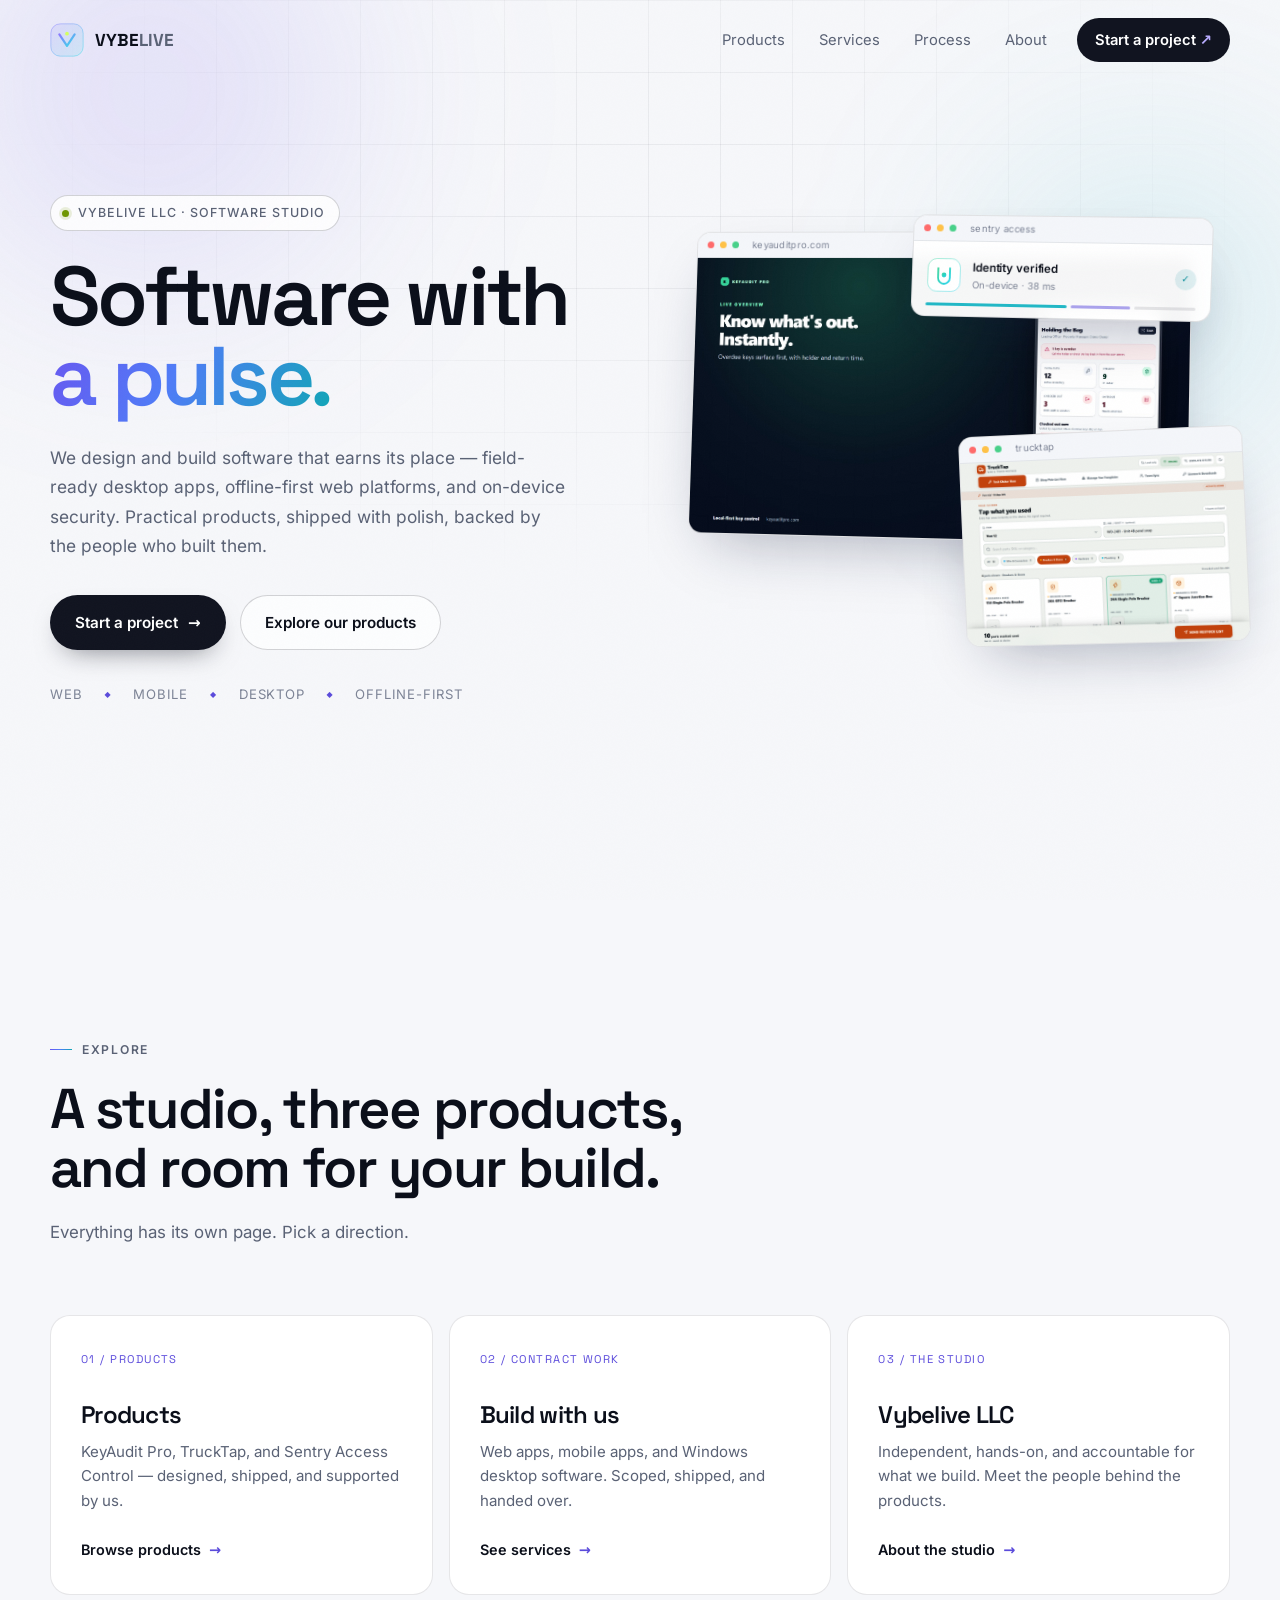
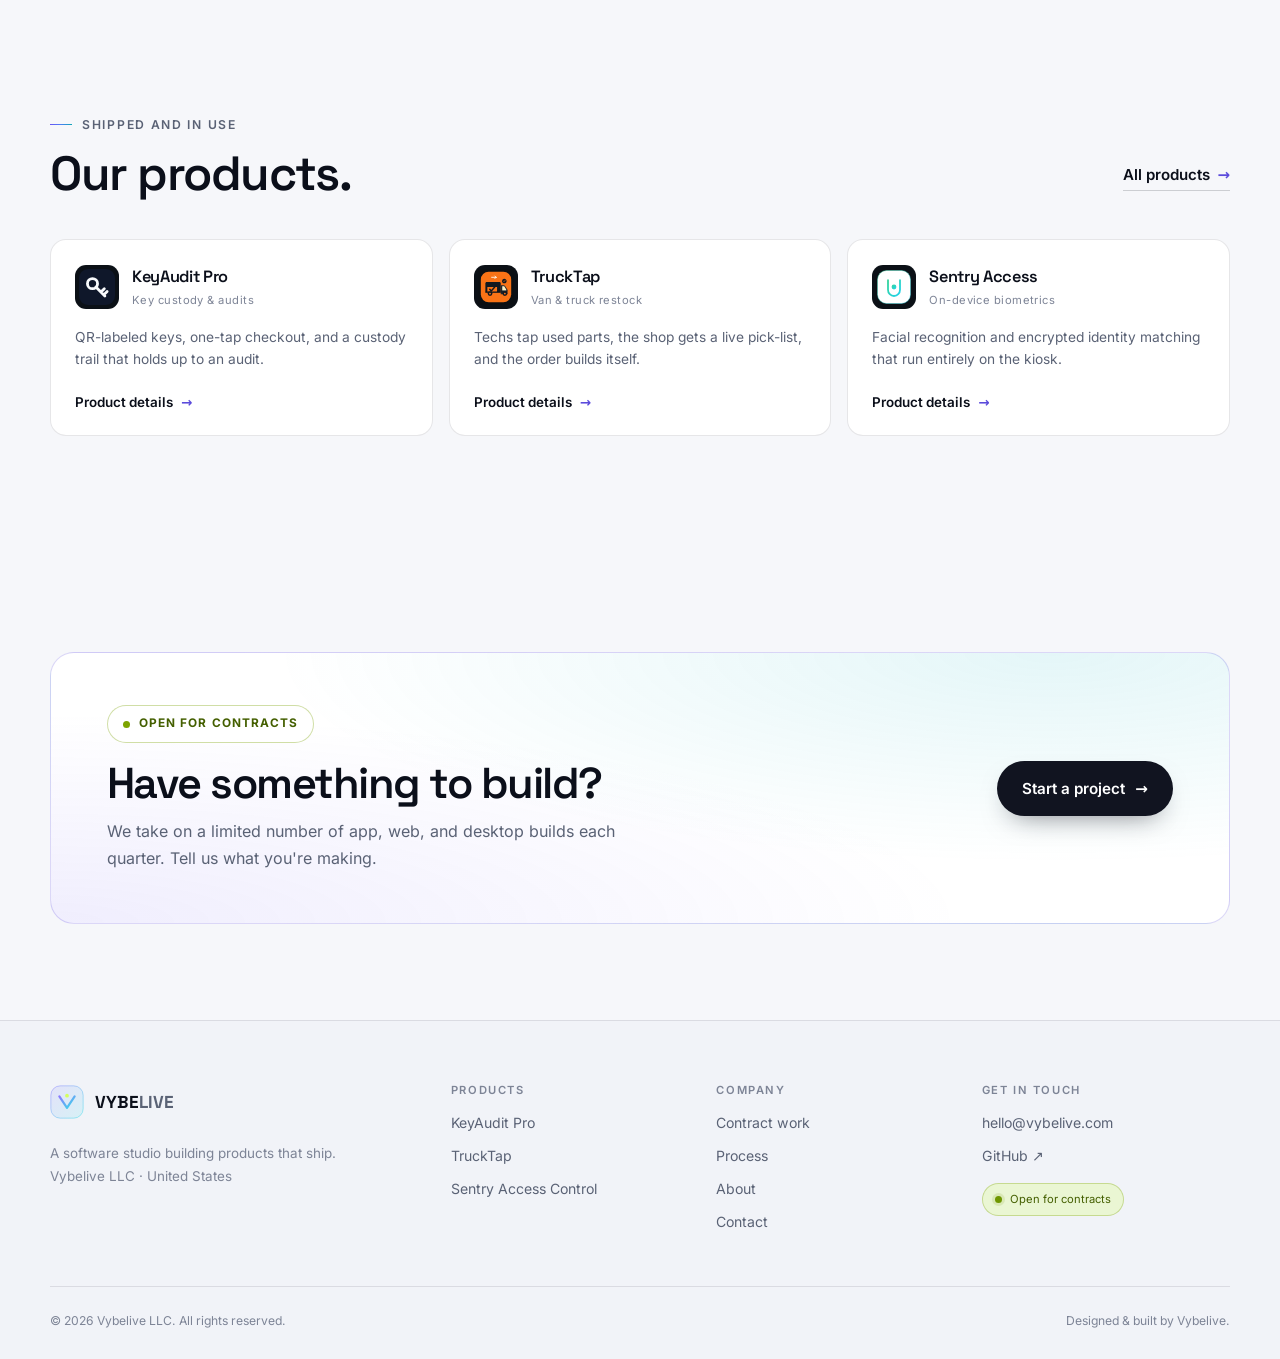
==== commit 54c8083c: "Split landing page sections into dedicated pages, add Process page" ====
--- a/index.html
+++ b/index.html
@@ -67,7 +67,7 @@
     <nav class="site-nav" id="site-nav" aria-label="Primary">
       <a href="products.html">Products</a>
       <a href="services.html">Services</a>
-      <a href="services.html#process">Process</a>
+      <a href="process.html">Process</a>
       <a href="about.html">About</a>
       <a class="nav-cta" href="contact.html">Start a project <span aria-hidden="true">↗</span></a>
     </nav>
@@ -151,374 +151,87 @@
     </div>
   </section>
 
-  <!-- PRODUCTS -->
-  <section class="section products" id="products">
+  <!-- EXPLORE -->
+  <section class="section home-explore" id="explore">
     <div class="container">
       <div class="section-head reveal">
-        <p class="kicker">Our products</p>
-        <h2>Built, shipped,<br />and in use.</h2>
-        <p class="section-sub">Three products across three industries — proof that we see ideas through to working software.</p>
-      </div>
-
-      <!-- KeyAudit Pro -->
-      <article class="product reveal" id="keyaudit">
-        <div class="product-copy">
-          <div class="product-head">
-            <img class="product-icon" src="assets/keyaudit-icon.svg" alt="" width="52" height="52" />
-            <div>
-              <h3>KeyAudit Pro</h3>
-              <p class="product-tag">Physical key tracking &amp; custody</p>
-            </div>
-          </div>
-          <p class="product-desc">
-            Keys walk out of dealerships and property offices every day. KeyAudit Pro makes
-            every handoff accountable — QR-labeled fobs, one-tap checkout, overdue alerts, and
-            a tamper-evident chain of custody that holds up to an audit.
-          </p>
-          <ul class="feature-list">
-            <li>QR label printing and scan-to-checkout</li>
-            <li>Overdue and missing-key alerts</li>
-            <li>Full custody history by key, person, and site</li>
-            <li>Role-based access for teams and managers</li>
-          </ul>
-          <div class="chips">
-            <span>Web app</span><span>iOS &amp; Android</span><span>SaaS</span>
-          </div>
-          <div class="link-row">
-            <a class="text-link" href="keyaudit-pro.html">Product details <span aria-hidden="true">→</span></a>
-            <a class="text-link subtle" href="https://keyauditpro.com" target="_blank" rel="noopener">keyauditpro.com <span aria-hidden="true">↗</span></a>
-          </div>
-        </div>
-        <div class="product-visual">
-          <div class="browser-frame">
-            <div class="browser-bar"><span></span><span></span><span></span><em>keyauditpro.com</em></div>
-            <img src="assets/keyaudit-inventory.jpg" alt="KeyAudit Pro inventory dashboard showing tracked keys and checkout status" width="1280" height="720" loading="lazy" />
-          </div>
-          <div class="floating-shot portrait">
-            <img src="assets/keyaudit-phone.png" alt="KeyAudit Pro QR key labels ready to print" width="560" height="880" loading="lazy" />
-          </div>
-        </div>
-      </article>
-
-      <!-- TruckTap -->
-      <article class="product product-flip reveal" id="trucktap">
-        <div class="product-copy">
-          <div class="product-head">
-            <img class="product-icon" src="assets/trucktap-icon.svg" alt="" width="52" height="52" />
-            <div>
-              <h3>TruckTap</h3>
-              <p class="product-tag">Van &amp; truck restock, in one tap</p>
-            </div>
-          </div>
-          <p class="product-desc">
-            Field techs shouldn't dictate parts over the phone. TruckTap lets them tap what
-            they used on the van, send one restock list, and get back to the job. The shop sees
-            a live pick-list and a consolidated supplier order — online or completely offline.
-          </p>
-          <ul class="feature-list">
-            <li>Tap-to-restock for technicians in the field</li>
-            <li>Live shop pick-list and supplier order builder</li>
-            <li>Local-first data with real multi-device sync</li>
-            <li>Windows desktop app plus installable PWA</li>
-          </ul>
-          <div class="chips">
-            <span>Windows</span><span>PWA</span><span>Offline-first</span><span>Team sync</span>
-          </div>
-          <div class="link-row">
-            <a class="text-link" href="trucktap.html">Product details <span aria-hidden="true">→</span></a>
-            <a class="text-link subtle" href="https://livnlgnd.github.io/trucktap/" target="_blank" rel="noopener">Visit site <span aria-hidden="true">↗</span></a>
-          </div>
-        </div>
-        <div class="product-visual">
-          <div class="browser-frame">
-            <div class="browser-bar"><span></span><span></span><span></span><em>trucktap — shop pick-list</em></div>
-            <img src="assets/trucktap-picklist.png" alt="TruckTap shop pick-list with restock items grouped by technician" width="1280" height="800" loading="lazy" />
-          </div>
-          <div class="floating-shot">
-            <img src="assets/trucktap-tech.png" alt="TruckTap technician view with tap-to-restock parts grid" width="640" height="400" loading="lazy" />
-          </div>
-        </div>
-      </article>
-
-      <!-- Sentry Access -->
-      <article class="product reveal" id="sentry">
-        <div class="product-copy">
-          <div class="product-head">
-            <img class="product-icon" src="assets/sentry-logo.svg" alt="" width="52" height="52" />
-            <div>
-              <h3>Sentry Access Control</h3>
-              <p class="product-tag">Offline-first biometric access</p>
-            </div>
-          </div>
-          <p class="product-desc">
-            Access control that keeps working when the network doesn't. Sentry runs facial
-            recognition, liveness checks, and encrypted identity matching entirely on-device —
-            no camera images ever leave the kiosk. Built for security integrators and sites that
-            can't afford a cloud dependency.
-          </p>
-          <ul class="feature-list">
-            <li>On-device recognition with liveness detection</li>
-            <li>Encrypted templates — no images uploaded</li>
-            <li>Works fully standalone; optional central sync</li>
-            <li>Windows kiosk app plus iOS companion</li>
-          </ul>
-          <div class="chips">
-            <span>Security</span><span>On-device ML</span><span>Encrypted</span><span>Windows</span>
-          </div>
-          <div class="link-row">
-            <a class="text-link" href="sentry-access.html">Product details <span aria-hidden="true">→</span></a>
-            <a class="text-link subtle" href="https://livnlgnd.github.io/sentry-access-site/" target="_blank" rel="noopener">Visit site <span aria-hidden="true">↗</span></a>
-          </div>
-        </div>
-        <div class="product-visual">
-          <div class="sentry-panel">
-            <div class="sentry-panel-glow" aria-hidden="true"></div>
-            <img class="sentry-logo-lg" src="assets/sentry-logo.svg" alt="Sentry Access Control logo" width="96" height="96" loading="lazy" />
-            <p class="sentry-status"><span class="live-dot" aria-hidden="true"></span> Access granted</p>
-            <div class="sentry-scan" aria-hidden="true">
-              <div class="scan-line"></div>
-              <svg class="face-wire" viewBox="0 0 100 100" fill="none" stroke="rgba(13,143,155,.7)" stroke-width="1.2">
-                <path d="M50 18c-12 0-20 9-20 21v10c0 5 1 8 3 12l4 8c1 3 4 5 7 5h12c3 0 6-2 7-5l4-8c2-4 3-7 3-12V39c0-12-8-21-20-21Z"/>
-                <path d="M38 43h6M56 43h6" stroke-linecap="round"/>
-                <path d="M50 44v12c0 1-1 2-2 2" stroke-linecap="round"/>
-                <path d="M42 66c2 2 5 3 8 3s6-1 8-3" stroke-linecap="round"/>
-                <circle cx="50" cy="50" r="46" stroke-dasharray="1 7" stroke-opacity=".35"/>
-              </svg>
-              <span class="scan-corner tl"></span><span class="scan-corner tr"></span>
-              <span class="scan-corner bl"></span><span class="scan-corner br"></span>
-            </div>
-            <dl class="sentry-meta">
-              <div><dt>Match</dt><dd>99.2%</dd></div>
-              <div><dt>Liveness</dt><dd>Pass</dd></div>
-              <div><dt>Latency</dt><dd>38 ms</dd></div>
-            </dl>
-          </div>
-        </div>
-      </article>
-    </div>
-  </section>
-
-  <!-- CONTRACT BANNER -->
-  <section class="contract-banner" aria-label="Open for contracts">
-    <div class="container">
-      <div class="contract-inner reveal">
-        <div class="contract-badge"><span class="pulse-ring" aria-hidden="true"></span> Open for contracts</div>
-        <p class="contract-text">
-          Got an app, a website, or an internal tool that needs to exist?
-          <strong>We take on a limited number of builds each quarter.</strong>
-        </p>
-        <a class="btn btn-lime" href="contact.html">Let's talk <span aria-hidden="true">→</span></a>
-      </div>
-    </div>
-  </section>
-
-  <!-- SERVICES -->
-  <section class="section services" id="services">
-    <div class="container">
-      <div class="section-head reveal">
-        <p class="kicker">Contract work</p>
-        <h2>From a sketch<br />to shipped software.</h2>
-        <p class="section-sub">
-          We partner with founders, small teams, and operators who need working software —
-          not a deck about it. Fixed scope, direct communication, no hand-offs.
-        </p>
-      </div>
-
-      <div class="services-grid">
-        <article class="service-card reveal">
-          <span class="service-icon" aria-hidden="true">
-            <svg viewBox="0 0 24 24" fill="none" stroke="currentColor" stroke-width="1.6"><rect x="2.5" y="4" width="19" height="15" rx="2.5"/><path d="M2.5 8.5h19M6 6.2h.01M8.5 6.2h.01"/></svg>
+        <p class="kicker">Explore</p>
+        <h2>A studio, three products,<br />and room for your build.</h2>
+        <p class="section-sub">Everything has its own page. Pick a direction.</p>
+      </div>
+      <div class="explore-grid">
+        <a class="explore-card reveal" href="products.html">
+          <span class="explore-num">01 / PRODUCTS</span>
+          <h3>Products</h3>
+          <p>KeyAudit Pro, TruckTap, and Sentry Access Control — designed, shipped, and supported by us.</p>
+          <span class="explore-link">Browse products <span aria-hidden="true">→</span></span>
+        </a>
+        <a class="explore-card reveal" href="services.html">
+          <span class="explore-num">02 / CONTRACT WORK</span>
+          <h3>Build with us</h3>
+          <p>Web apps, mobile apps, and Windows desktop software. Scoped, shipped, and handed over.</p>
+          <span class="explore-link">See services <span aria-hidden="true">→</span></span>
+        </a>
+        <a class="explore-card reveal" href="about.html">
+          <span class="explore-num">03 / THE STUDIO</span>
+          <h3>Vybelive LLC</h3>
+          <p>Independent, hands-on, and accountable for what we build. Meet the people behind the products.</p>
+          <span class="explore-link">About the studio <span aria-hidden="true">→</span></span>
+        </a>
+      </div>
+    </div>
+  </section>
+
+  <!-- FEATURED PRODUCTS -->
+  <section class="section home-products">
+    <div class="container">
+      <div class="home-products-head reveal">
+        <div>
+          <p class="kicker">Shipped and in use</p>
+          <h2>Our products.</h2>
+        </div>
+        <a class="text-link" href="products.html">All products <span aria-hidden="true">→</span></a>
+      </div>
+      <div class="mini-products">
+        <a class="mini-product reveal" href="keyaudit-pro.html">
+          <span class="mini-product-top">
+            <span class="mini-icon"><img src="assets/keyaudit-icon.svg" alt="" width="34" height="34" /></span>
+            <span><strong>KeyAudit Pro</strong><small>Key custody &amp; audits</small></span>
           </span>
-          <h3>Web apps &amp; websites</h3>
-          <p>Marketing sites that convert, customer portals, admin dashboards, and internal tools. Fast, responsive, and easy to maintain.</p>
-          <ul><li>React / TypeScript</li><li>Landing pages &amp; SEO</li><li>Dashboards &amp; portals</li></ul>
-        </article>
-
-        <article class="service-card reveal">
-          <span class="service-icon" aria-hidden="true">
-            <svg viewBox="0 0 24 24" fill="none" stroke="currentColor" stroke-width="1.6"><rect x="6.5" y="2" width="11" height="20" rx="2.5"/><path d="M10.5 18.5h3"/></svg>
+          <p>QR-labeled keys, one-tap checkout, and a custody trail that holds up to an audit.</p>
+          <span class="explore-link">Product details <span aria-hidden="true">→</span></span>
+        </a>
+        <a class="mini-product reveal" href="trucktap.html">
+          <span class="mini-product-top">
+            <span class="mini-icon"><img src="assets/trucktap-icon.svg" alt="" width="34" height="34" /></span>
+            <span><strong>TruckTap</strong><small>Van &amp; truck restock</small></span>
           </span>
-          <h3>Mobile apps</h3>
-          <p>iOS and Android apps with native-feeling UI, offline support, push notifications, and store-ready builds.</p>
-          <ul><li>React Native &amp; Expo</li><li>Capacitor</li><li>App Store &amp; Play</li></ul>
-        </article>
-
-        <article class="service-card reveal">
-          <span class="service-icon" aria-hidden="true">
-            <svg viewBox="0 0 24 24" fill="none" stroke="currentColor" stroke-width="1.6"><rect x="2.5" y="3.5" width="19" height="13" rx="2"/><path d="M8 20.5h8M12 16.5v4"/></svg>
+          <p>Techs tap used parts, the shop gets a live pick-list, and the order builds itself.</p>
+          <span class="explore-link">Product details <span aria-hidden="true">→</span></span>
+        </a>
+        <a class="mini-product reveal" href="sentry-access.html">
+          <span class="mini-product-top">
+            <span class="mini-icon"><img src="assets/sentry-logo.svg" alt="" width="34" height="34" /></span>
+            <span><strong>Sentry Access</strong><small>On-device biometrics</small></span>
           </span>
-          <h3>Desktop software</h3>
-          <p>Windows and macOS apps with the details that matter: installers, auto-update, licensing, and secure local data.</p>
-          <ul><li>Electron &amp; Tauri</li><li>Signed installers</li><li>Licensing &amp; updates</li></ul>
-        </article>
-
-        <article class="service-card reveal">
-          <span class="service-icon" aria-hidden="true">
-            <svg viewBox="0 0 24 24" fill="none" stroke="currentColor" stroke-width="1.6"><path d="M4 7.5a8 8 0 0 1 14-1.5M20 16.5a8 8 0 0 1-14 1.5"/><path d="M18 2v4h-4M6 22v-4h4"/></svg>
-          </span>
-          <h3>Offline-first &amp; sync</h3>
-          <p>Software that works in a truck, a basement, or a dead zone — then reconciles cleanly when the connection returns.</p>
-          <ul><li>Local databases</li><li>Conflict resolution</li><li>Encrypted sync</li></ul>
-        </article>
-
-        <article class="service-card reveal">
-          <span class="service-icon" aria-hidden="true">
-            <svg viewBox="0 0 24 24" fill="none" stroke="currentColor" stroke-width="1.6"><path d="M12 2.5 14.6 9l6.9.5-5.3 4.5 1.7 6.7L12 17l-5.9 3.7 1.7-6.7L2.5 9.5 9.4 9Z"/></svg>
-          </span>
-          <h3>AI &amp; computer vision</h3>
-          <p>On-device models, document processing, verification, and automation — integrated where they actually help.</p>
-          <ul><li>On-device inference</li><li>Face &amp; document AI</li><li>Workflow automation</li></ul>
-        </article>
-
-        <article class="service-card reveal">
-          <span class="service-icon" aria-hidden="true">
-            <svg viewBox="0 0 24 24" fill="none" stroke="currentColor" stroke-width="1.6"><path d="m8 6-6 6 6 6M16 6l6 6-6 6M13.5 3l-3 18"/></svg>
-          </span>
-          <h3>Rescue &amp; maintenance</h3>
-          <p>Inherited a codebase that scares you? We audit, stabilize, modernize, and take over ongoing support.</p>
-          <ul><li>Architecture audits</li><li>Bug fixing &amp; refactors</li><li>Ongoing support</li></ul>
-        </article>
-      </div>
-
-      <div class="engagement reveal">
+          <p>Facial recognition and encrypted identity matching that run entirely on the kiosk.</p>
+          <span class="explore-link">Product details <span aria-hidden="true">→</span></span>
+        </a>
+      </div>
+    </div>
+  </section>
+
+  <!-- CTA -->
+  <section class="page-section">
+    <div class="container">
+      <div class="cta-band reveal">
         <div>
-          <p class="kicker">How we work</p>
-          <h3>Small team. Senior work. Straight answers.</h3>
-          <p>You talk to the people writing the code. Scope is agreed up front, progress is visible weekly, and you own everything we build.</p>
-        </div>
-        <ul class="engagement-points">
-          <li><span>01</span> Fixed-scope quotes or weekly engagements</li>
-          <li><span>02</span> Weekly demos and a shared build you can click</li>
-          <li><span>03</span> Full source and IP handover at launch</li>
-          <li><span>04</span> Optional retainer for support and new features</li>
-        </ul>
-      </div>
-    </div>
-  </section>
-
-  <!-- PROCESS -->
-  <section class="section process" id="process">
-    <div class="container">
-      <div class="section-head reveal">
-        <p class="kicker">Process</p>
-        <h2>No mystery.<br />No black box.</h2>
-      </div>
-      <ol class="process-grid">
-        <li class="process-step reveal">
-          <span class="step-num">01</span>
-          <h3>Scope</h3>
-          <p>A short call and a written plan. We define the smallest version worth shipping, the risks, and a real timeline.</p>
-        </li>
-        <li class="process-step reveal">
-          <span class="step-num">02</span>
-          <h3>Design</h3>
-          <p>Interface direction and key flows before heavy code. You see and react to the product early, while changes are cheap.</p>
-        </li>
-        <li class="process-step reveal">
-          <span class="step-num">03</span>
-          <h3>Build</h3>
-          <p>Weekly builds you can actually use. Progress is demoed, not described. Feedback goes straight into the next increment.</p>
-        </li>
-        <li class="process-step reveal">
-          <span class="step-num">04</span>
-          <h3>Ship &amp; support</h3>
-          <p>Deployment, stores, installers, docs, and handover. Stay on for maintenance, or take the keys and run.</p>
-        </li>
-      </ol>
-    </div>
-  </section>
-
-  <!-- ABOUT -->
-  <section class="section about" id="about">
-    <div class="container about-inner">
-      <div class="about-copy reveal">
-        <p class="kicker">About Vybelive</p>
-        <h2>We build for the people<br />using the software.</h2>
-        <p>
-          Vybelive LLC is an independent software studio. We started by building our own
-          products for dealerships, field service teams, and secure facilities — and learned
-          what separates software that gets used from software that gets abandoned.
-        </p>
-        <p>
-          That's what we bring to contract work: products with real constraints, real offline
-          requirements, real compliance questions. We care about installers that don't fail,
-          data that doesn't disappear, and interfaces a tired person can use at 6 p.m.
-        </p>
-        <a class="btn btn-ghost" href="contact.html">Work with us <span aria-hidden="true">→</span></a>
-      </div>
-      <div class="about-stats reveal">
-        <div class="stat-card">
-          <strong>3</strong>
-          <span>Products designed, built, and shipped</span>
-        </div>
-        <div class="stat-card">
-          <strong>3</strong>
-          <span>Platforms: web, mobile, and Windows desktop</span>
-        </div>
-        <div class="stat-card">
-          <strong>100%</strong>
-          <span>Source and IP handed to you at launch</span>
-        </div>
-        <div class="stat-card accent">
-          <strong>Direct</strong>
-          <span>You work with the builders, not an account manager</span>
-        </div>
-      </div>
-    </div>
-  </section>
-
-  <!-- CONTACT -->
-  <section class="section contact" id="contact">
-    <div class="contact-glow" aria-hidden="true"></div>
-    <div class="container contact-inner">
-      <div class="contact-copy reveal">
-        <p class="kicker">Start a project</p>
-        <h2>Have something<br />to build?</h2>
-        <p>
-          Tell us what you're trying to make, who it's for, and when it needs to exist.
-          We'll reply with honest feedback and a clear next step — usually within one business day.
-        </p>
-        <a class="contact-email" href="mailto:hello@vybelive.com?subject=Project%20inquiry%20for%20Vybelive">
-          <span class="contact-email-icon" aria-hidden="true">
-            <svg viewBox="0 0 24 24" fill="none" stroke="currentColor" stroke-width="1.6"><rect x="2.5" y="4.5" width="19" height="15" rx="2.5"/><path d="m3.5 6.5 8.5 6 8.5-6"/></svg>
-          </span>
-          <span><small>Email us directly</small>hello@vybelive.com</span>
-        </a>
-        <p class="contact-note">Prefer async? Send a brief and we'll take it from there.</p>
-      </div>
-
-      <form class="contact-form reveal" id="contact-form" novalidate>
-        <div class="field-row">
-          <div class="field">
-            <label for="name">Your name</label>
-            <input id="name" name="name" type="text" autocomplete="name" placeholder="Jordan Lee" required />
-          </div>
-          <div class="field">
-            <label for="email">Email</label>
-            <input id="email" name="email" type="email" autocomplete="email" placeholder="jordan@company.com" required />
-          </div>
-        </div>
-        <div class="field">
-          <label for="project">What are you building?</label>
-          <select id="project" name="project">
-            <option>Website or web app</option>
-            <option>Mobile app</option>
-            <option>Desktop app</option>
-            <option>Offline-first / sync system</option>
-            <option>AI or computer vision feature</option>
-            <option>Rescue an existing project</option>
-            <option>Something else</option>
-          </select>
-        </div>
-        <div class="field">
-          <label for="message">Project details</label>
-          <textarea id="message" name="message" rows="4" placeholder="A sentence or two about the product, your timeline, and any constraints." required></textarea>
-        </div>
-        <div class="form-foot">
-          <button class="btn btn-primary" type="submit">Send project brief <span aria-hidden="true">→</span></button>
-          <p class="form-hint" id="form-hint" role="status">Opens your email app with the details filled in.</p>
-        </div>
-      </form>
+          <div class="contract-badge" style="margin-bottom:18px"><span class="pulse-ring" aria-hidden="true"></span> Open for contracts</div>
+          <h2>Have something to build?</h2>
+          <p>We take on a limited number of app, web, and desktop builds each quarter. Tell us what you're making.</p>
+        </div>
+        <a class="btn btn-primary" href="contact.html">Start a project <span aria-hidden="true">→</span></a>
+      </div>
     </div>
   </section>
 </main>
@@ -550,7 +263,7 @@
     <nav class="footer-col" aria-label="Company">
       <h4>Company</h4>
       <a href="services.html">Contract work</a>
-      <a href="services.html#process">Process</a>
+      <a href="process.html">Process</a>
       <a href="about.html">About</a>
       <a href="contact.html">Contact</a>
     </nav>
@@ -576,3 +289,4 @@
 
 
 
+
--- a/styles.css
+++ b/styles.css
@@ -287,6 +287,53 @@
 .text-link.subtle { color: var(--muted-2); border-color: var(--line); font-weight: 500; }
 .text-link.subtle:hover { color: var(--violet); border-color: var(--violet); }
 
+/* ---------- home landing ---------- */
+
+.home-explore { padding-top: 110px; }
+.explore-grid { display: grid; grid-template-columns: repeat(3, 1fr); gap: 16px; }
+.explore-card {
+  position: relative;
+  display: flex;
+  flex-direction: column;
+  padding: 34px 30px 32px;
+  border: 1px solid var(--line);
+  border-radius: 20px;
+  background: #fff;
+  min-height: 270px;
+  transition: transform 0.28s, border-color 0.28s, box-shadow 0.28s;
+}
+.explore-card:hover { transform: translateY(-4px); border-color: rgba(91, 75, 219, 0.28); box-shadow: 0 28px 56px -36px rgba(21, 30, 60, 0.42); }
+.explore-num { font-family: var(--font-display); font-size: 0.7rem; letter-spacing: 0.13em; color: var(--violet); margin-bottom: 34px; }
+.explore-card h3 { font-size: 1.5rem; margin-bottom: 12px; letter-spacing: -0.03em; }
+.explore-card p { color: var(--muted); font-size: 0.94rem; margin-bottom: 24px; flex: 1; }
+.explore-link { display: inline-flex; align-items: center; gap: 8px; font-weight: 600; font-size: 0.9rem; color: var(--text); }
+.explore-link span { color: var(--violet); transition: transform 0.2s; }
+.explore-card:hover .explore-link span, .mini-product:hover .explore-link span { transform: translateX(3px); }
+
+.home-products { padding-top: 0; }
+.home-products-head { display: flex; align-items: flex-end; justify-content: space-between; gap: 24px; margin-bottom: 40px; }
+.home-products-head h2 { font-size: clamp(2rem, 4vw, 3rem); }
+.home-products-head .kicker { margin-bottom: 14px; }
+.home-products-head .text-link { margin-top: 0; margin-bottom: 8px; }
+.mini-products { display: grid; grid-template-columns: repeat(3, 1fr); gap: 16px; }
+.mini-product {
+  display: flex;
+  flex-direction: column;
+  padding: 24px 24px 22px;
+  border: 1px solid var(--line);
+  border-radius: 16px;
+  background: #fff;
+  transition: transform 0.25s, border-color 0.25s, box-shadow 0.25s;
+}
+.mini-product:hover { transform: translateY(-3px); border-color: rgba(91, 75, 219, 0.26); box-shadow: 0 22px 44px -34px rgba(21, 30, 60, 0.4); }
+.mini-product-top { display: flex; align-items: center; gap: 13px; margin-bottom: 16px; }
+.mini-icon { display: grid; place-items: center; width: 44px; height: 44px; border-radius: 11px; background: #0b1016; flex: none; overflow: hidden; }
+.mini-icon img { width: 36px; height: 36px; }
+.mini-product strong { display: block; font-family: var(--font-display); font-size: 1.02rem; font-weight: 600; letter-spacing: -0.02em; }
+.mini-product small { display: block; font-size: 0.7rem; letter-spacing: 0.04em; color: var(--muted-2); }
+.mini-product p { color: var(--muted); font-size: 0.86rem; margin-bottom: 20px; flex: 1; }
+.mini-product .explore-link { font-size: 0.84rem; }
+
 /* ---------- subpages ---------- */
 
 .page-hero {
@@ -1361,6 +1408,11 @@
 }
 
 @media (max-width: 860px) {
+  .explore-grid, .mini-products { grid-template-columns: 1fr; }
+  .explore-card { min-height: 0; }
+  .home-explore { padding-top: 80px; }
+  .home-products-head { flex-direction: column; align-items: flex-start; gap: 14px; }
+  .home-products-head .text-link { margin-bottom: 0; }
   .section { padding: 90px 0; }
   .site-nav {
     position: fixed;
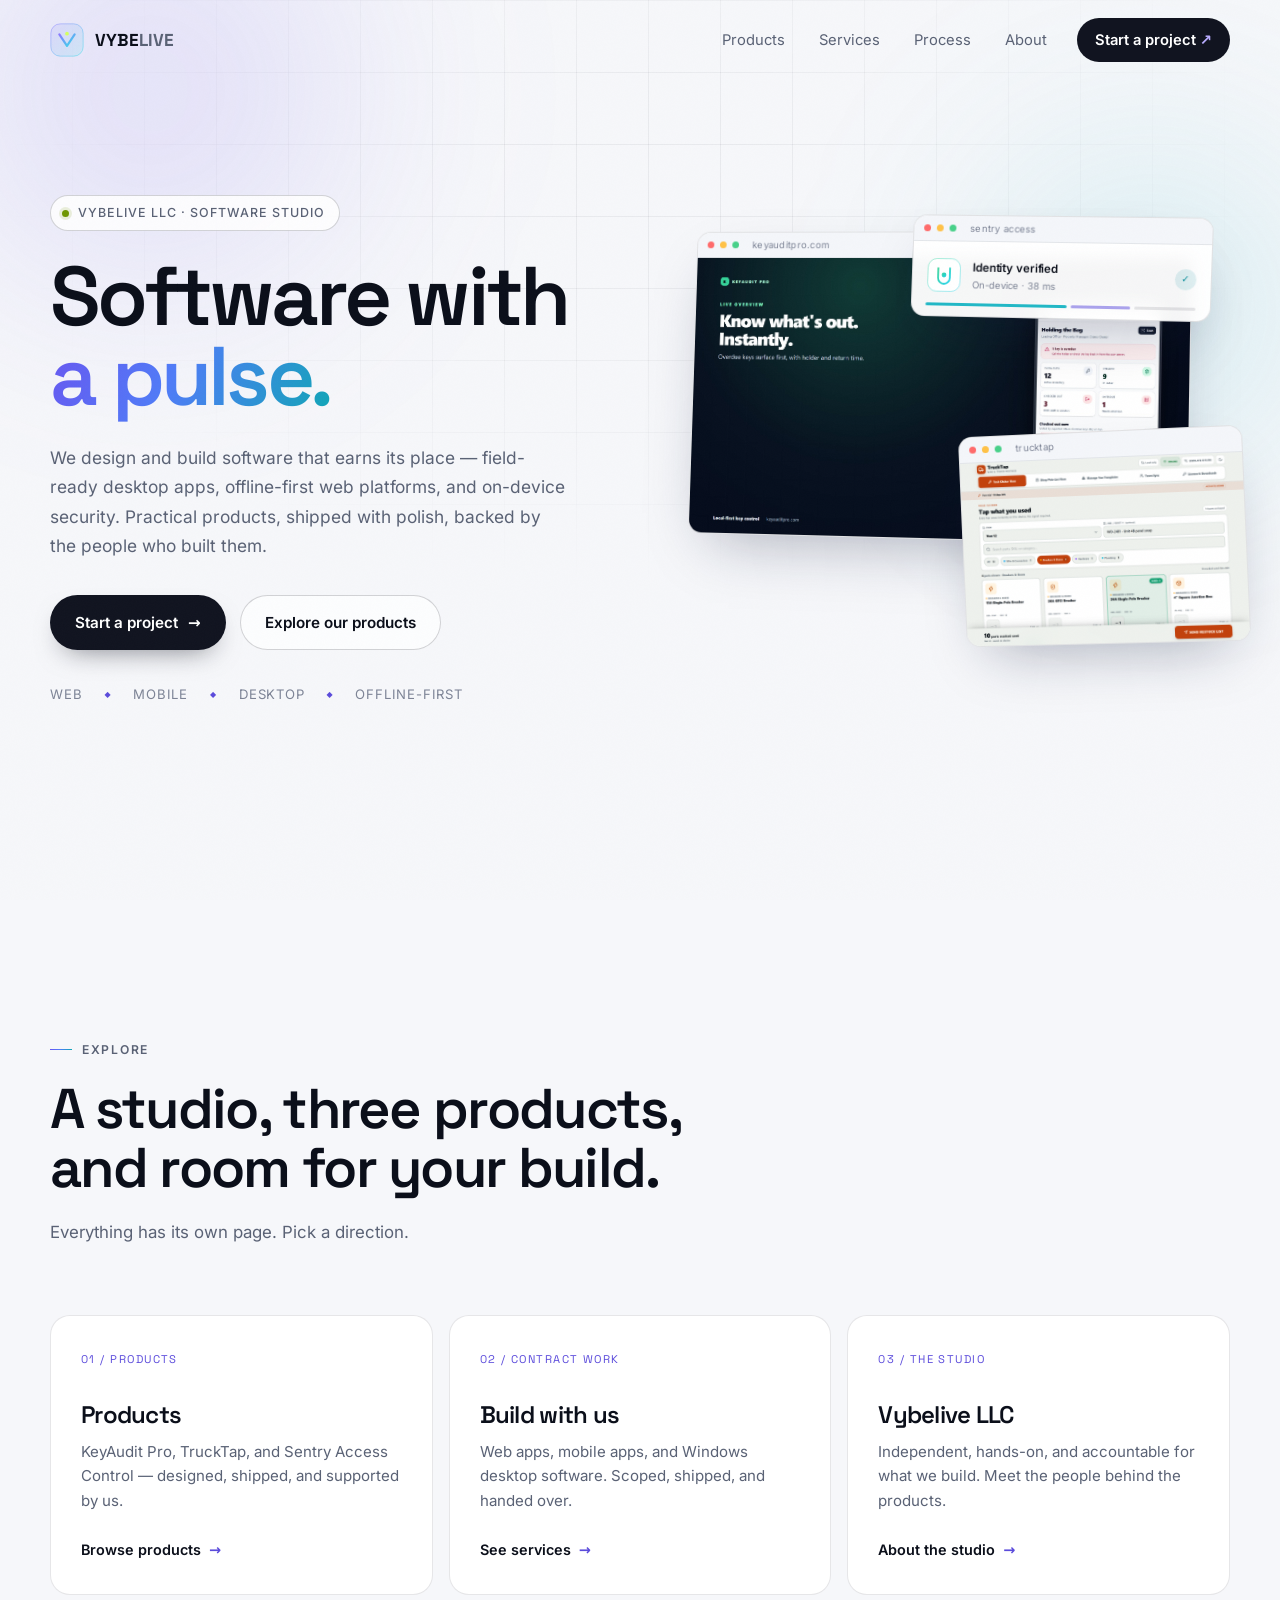
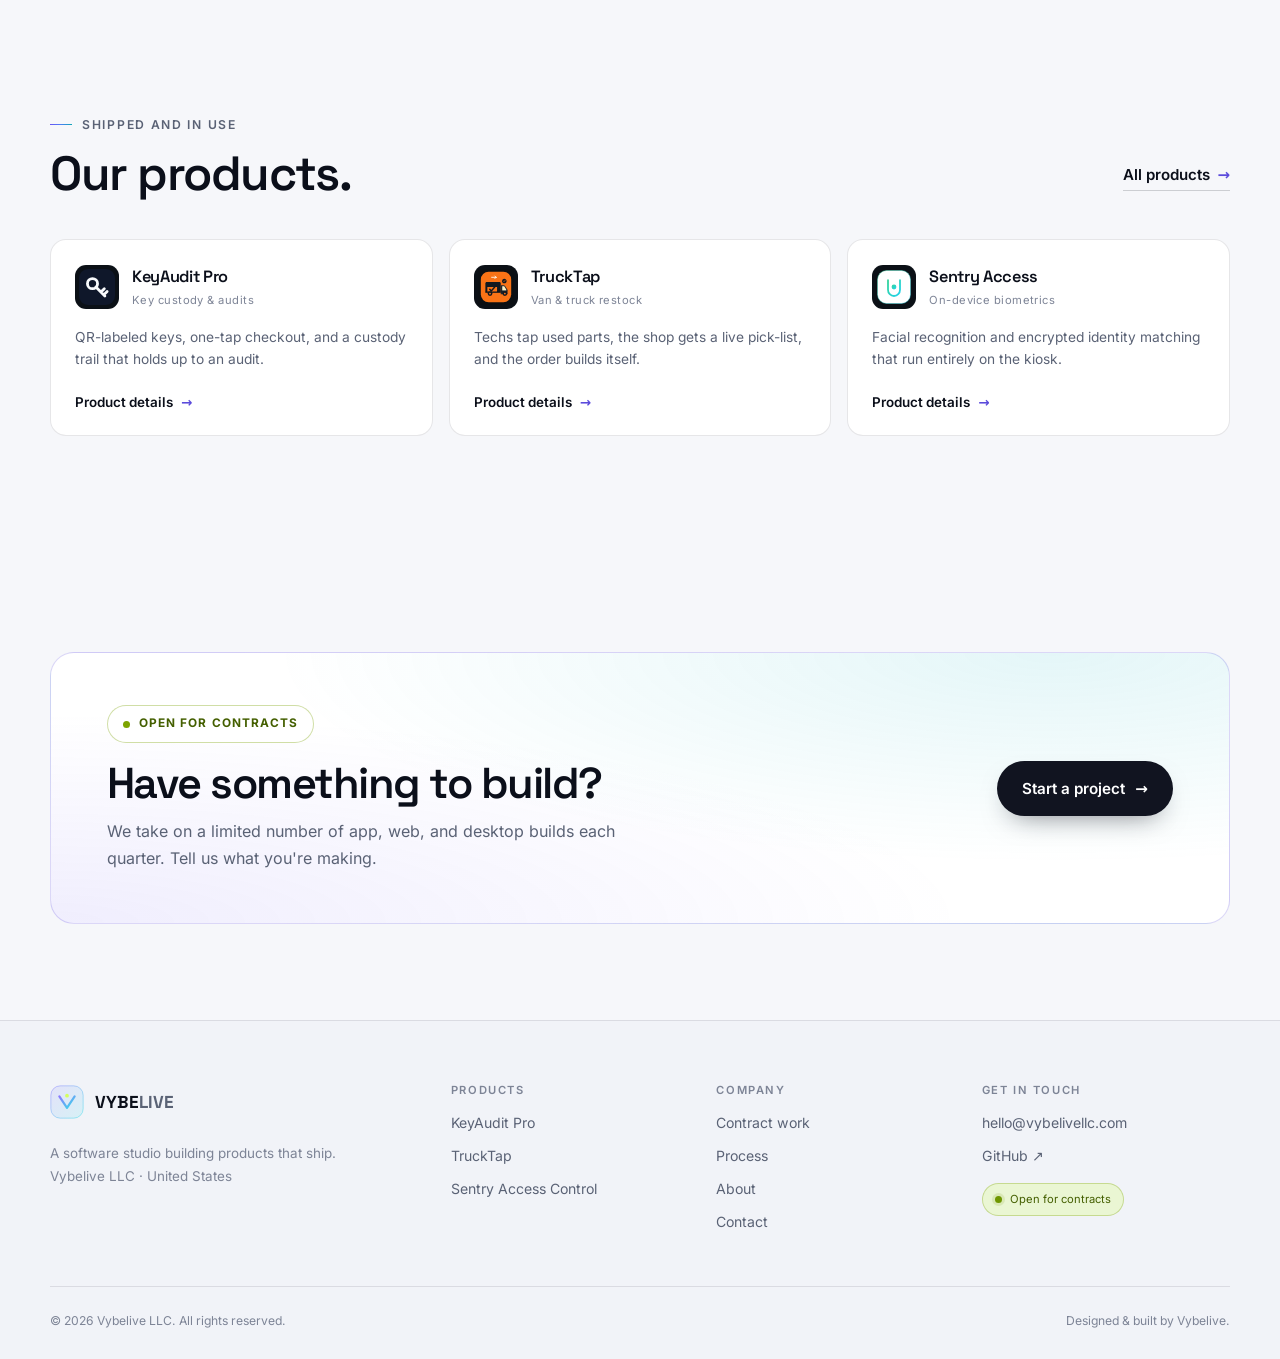
==== commit 9b60b70b: "Update contact email to hello@vybelivellc.com" ====
--- a/index.html
+++ b/index.html
@@ -7,14 +7,14 @@
 <meta name="description" content="Vybelive LLC is a software studio building practical, polished products — KeyAudit Pro, TruckTap, and Sentry Access Control. Open for app, web, and desktop contracts." />
 <meta name="theme-color" content="#f6f7fa" />
 <link rel="icon" href="assets/favicon.svg" type="image/svg+xml" />
-<link rel="canonical" href="https://livnlgnd.github.io/vybelive-site/" />
+<link rel="canonical" href="https://vybelivellc.com/" />
 
 <meta property="og:type" content="website" />
 <meta property="og:site_name" content="VYBELIVE" />
 <meta property="og:title" content="VYBELIVE — Software studio for products that ship" />
 <meta property="og:description" content="We build practical, polished software: KeyAudit Pro, TruckTap, and Sentry Access Control. Open for new contracts." />
-<meta property="og:url" content="https://livnlgnd.github.io/vybelive-site/" />
-<meta property="og:image" content="https://livnlgnd.github.io/vybelive-site/assets/og.png" />
+<meta property="og:url" content="https://vybelivellc.com/" />
+<meta property="og:image" content="https://vybelivellc.com/assets/og.png" />
 <meta name="twitter:card" content="summary_large_image" />
 
 <link rel="preload" href="fonts/Inter.woff2" as="font" type="font/woff2" crossorigin />
@@ -28,9 +28,9 @@
   "@type": "Organization",
   "name": "Vybelive LLC",
   "alternateName": "VYBELIVE",
-  "url": "https://livnlgnd.github.io/vybelive-site/",
+  "url": "https://vybelivellc.com/",
   "description": "Software studio building web, mobile, and desktop products. Creators of KeyAudit Pro, TruckTap, and Sentry Access Control.",
-  "email": "hello@vybelive.com",
+  "email": "hello@vybelivellc.com",
   "makesOffer": [
     { "@type": "Offer", "itemOffered": { "@type": "Service", "name": "Custom web application development" } },
     { "@type": "Offer", "itemOffered": { "@type": "Service", "name": "Mobile app development" } },
@@ -270,7 +270,7 @@
 
     <div class="footer-col">
       <h4>Get in touch</h4>
-      <a href="mailto:hello@vybelive.com">hello@vybelive.com</a>
+      <a href="mailto:hello@vybelivellc.com">hello@vybelivellc.com</a>
       <a href="https://github.com/Livnlgnd" target="_blank" rel="noopener">GitHub ↗</a>
       <span class="footer-status"><span class="status-dot" aria-hidden="true"></span> Open for contracts</span>
     </div>
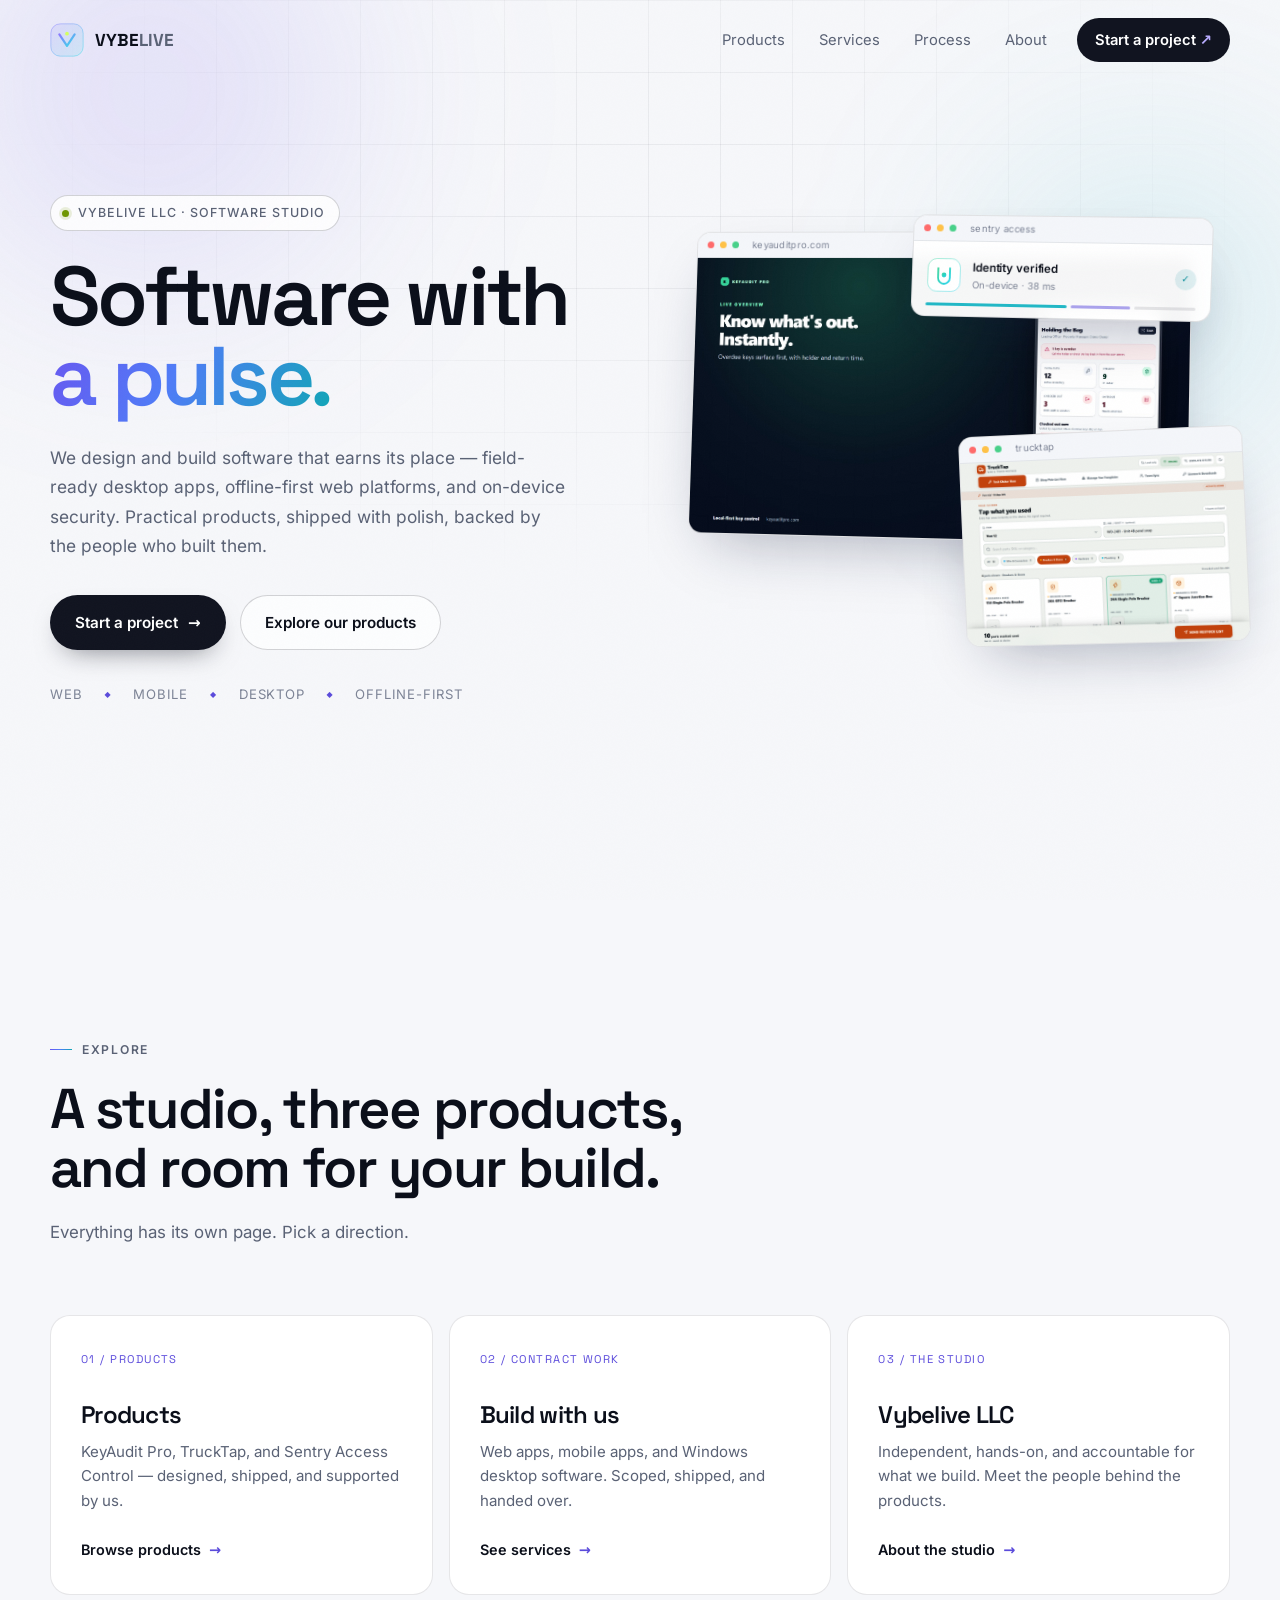
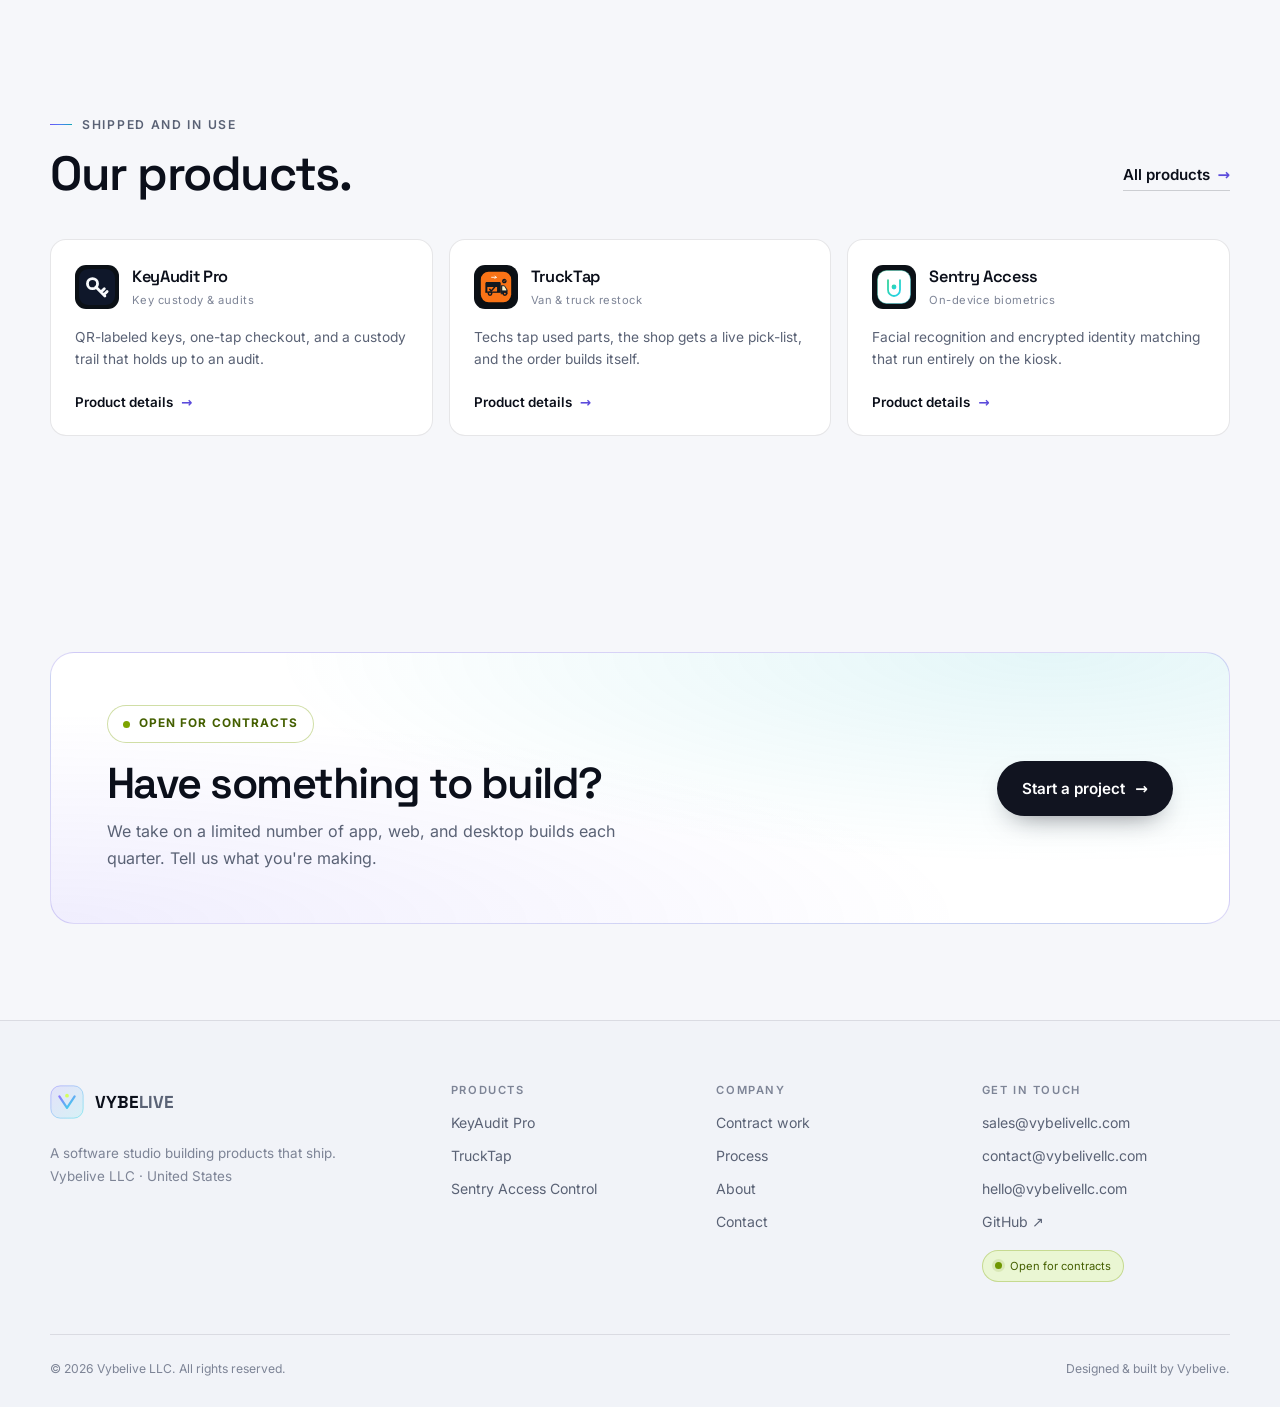
==== commit 23da47c4: "Add sales@ and contact@ addresses with email directory" ====
--- a/index.html
+++ b/index.html
@@ -30,7 +30,7 @@
   "alternateName": "VYBELIVE",
   "url": "https://vybelivellc.com/",
   "description": "Software studio building web, mobile, and desktop products. Creators of KeyAudit Pro, TruckTap, and Sentry Access Control.",
-  "email": "hello@vybelivellc.com",
+  "email": "contact@vybelivellc.com",
   "makesOffer": [
     { "@type": "Offer", "itemOffered": { "@type": "Service", "name": "Custom web application development" } },
     { "@type": "Offer", "itemOffered": { "@type": "Service", "name": "Mobile app development" } },
@@ -270,6 +270,8 @@
 
     <div class="footer-col">
       <h4>Get in touch</h4>
+      <a href="mailto:sales@vybelivellc.com">sales@vybelivellc.com</a>
+      <a href="mailto:contact@vybelivellc.com">contact@vybelivellc.com</a>
       <a href="mailto:hello@vybelivellc.com">hello@vybelivellc.com</a>
       <a href="https://github.com/Livnlgnd" target="_blank" rel="noopener">GitHub ↗</a>
       <span class="footer-status"><span class="status-dot" aria-hidden="true"></span> Open for contracts</span>
--- a/styles.css
+++ b/styles.css
@@ -1288,6 +1288,38 @@
 .contact-email small { display: block; font-size: 0.68rem; letter-spacing: 0.1em; text-transform: uppercase; color: var(--muted-2); margin-bottom: 1px; }
 .contact-email span span { font-size: 0.95rem; font-weight: 500; }
 .contact-note { margin-top: 18px; font-size: 0.82rem; color: var(--muted-2); }
+
+.email-directory {
+  display: grid;
+  max-width: 390px;
+  border: 1px solid var(--line-strong);
+  border-radius: 14px;
+  background: #fff;
+  overflow: hidden;
+}
+.email-directory a {
+  display: flex;
+  align-items: center;
+  justify-content: space-between;
+  gap: 18px;
+  padding: 13px 18px;
+  border-bottom: 1px solid var(--line);
+  transition: background 0.2s;
+}
+.email-directory a:last-child { border-bottom: 0; }
+.email-directory a:hover { background: #f7f8fc; }
+.email-directory small {
+  display: block;
+  font-size: 0.65rem;
+  letter-spacing: 0.1em;
+  text-transform: uppercase;
+  color: var(--muted-2);
+  margin-bottom: 2px;
+}
+.email-directory strong { display: block; font-size: 0.92rem; font-weight: 500; }
+.email-directory .arrow { color: var(--violet); flex: none; transition: transform 0.2s; }
+.email-directory a:hover .arrow { transform: translateX(3px); }
+
 
 .contact-form {
   padding: 34px;
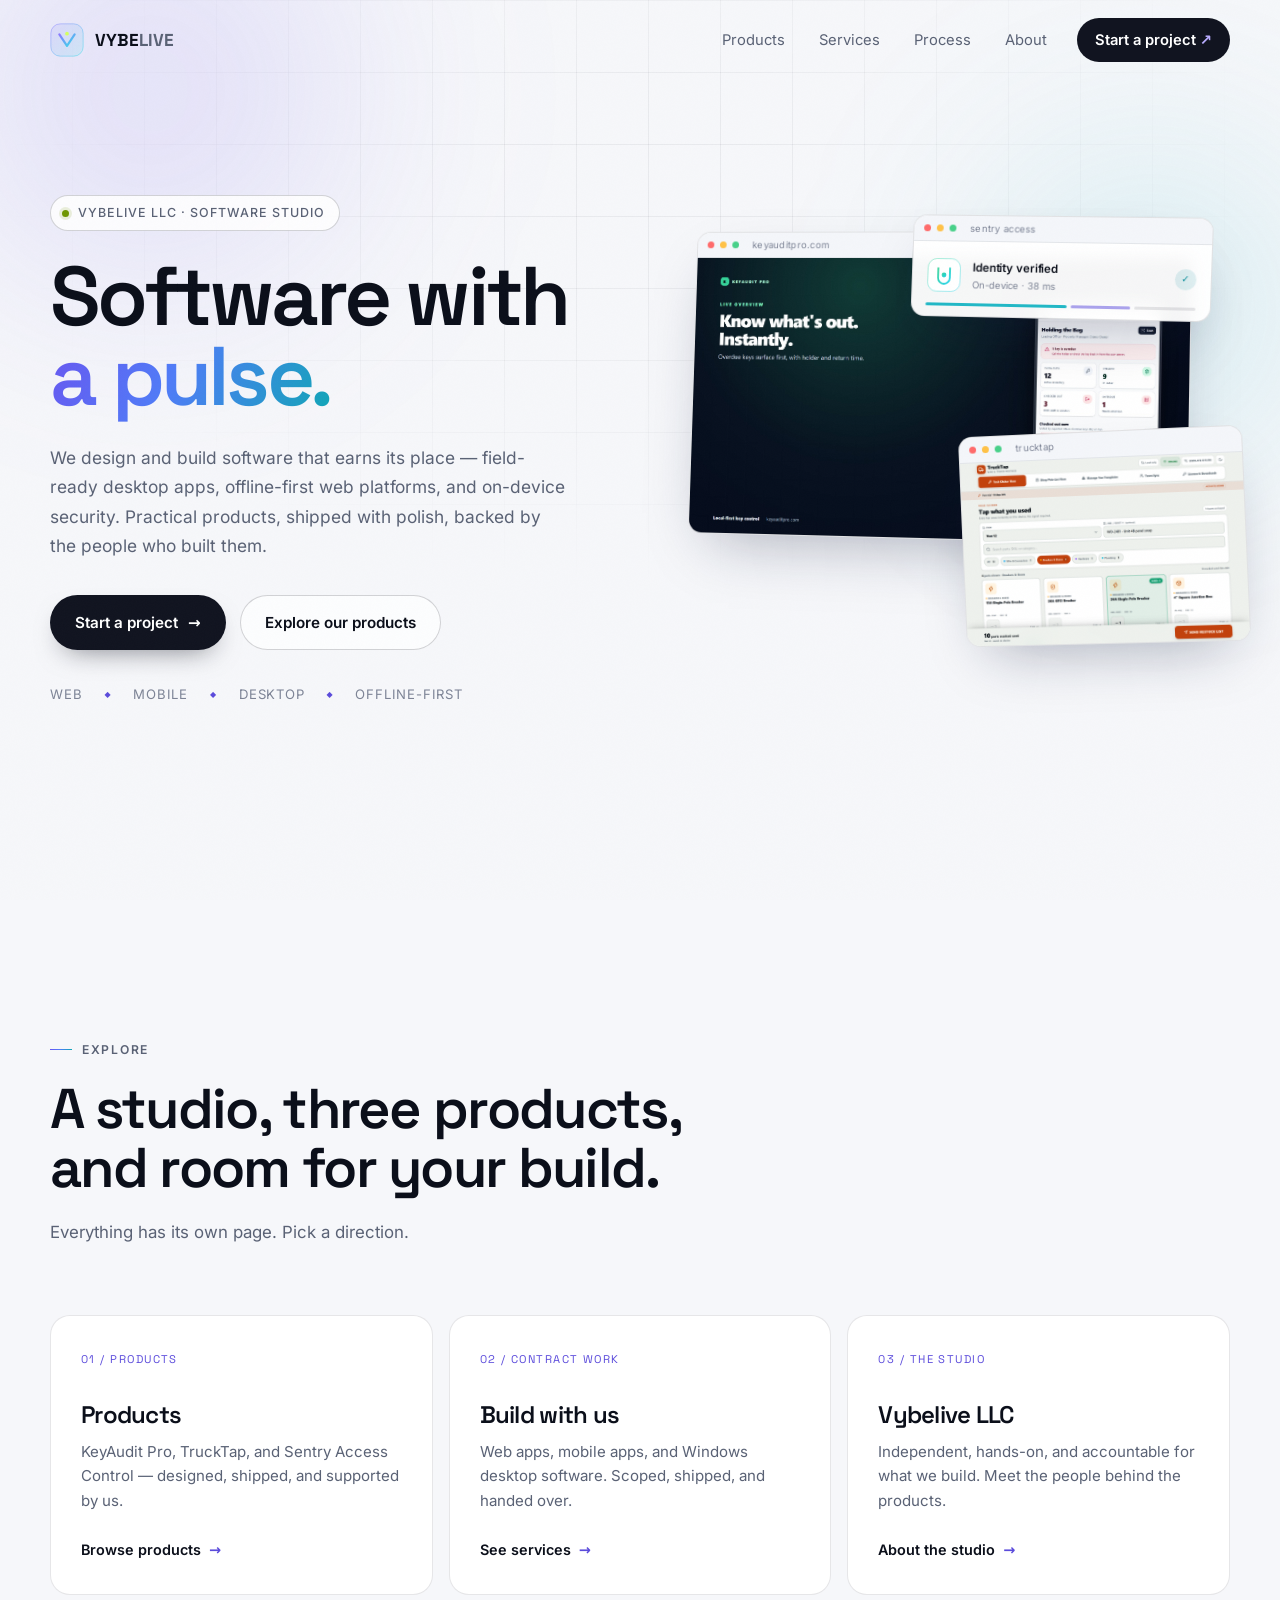
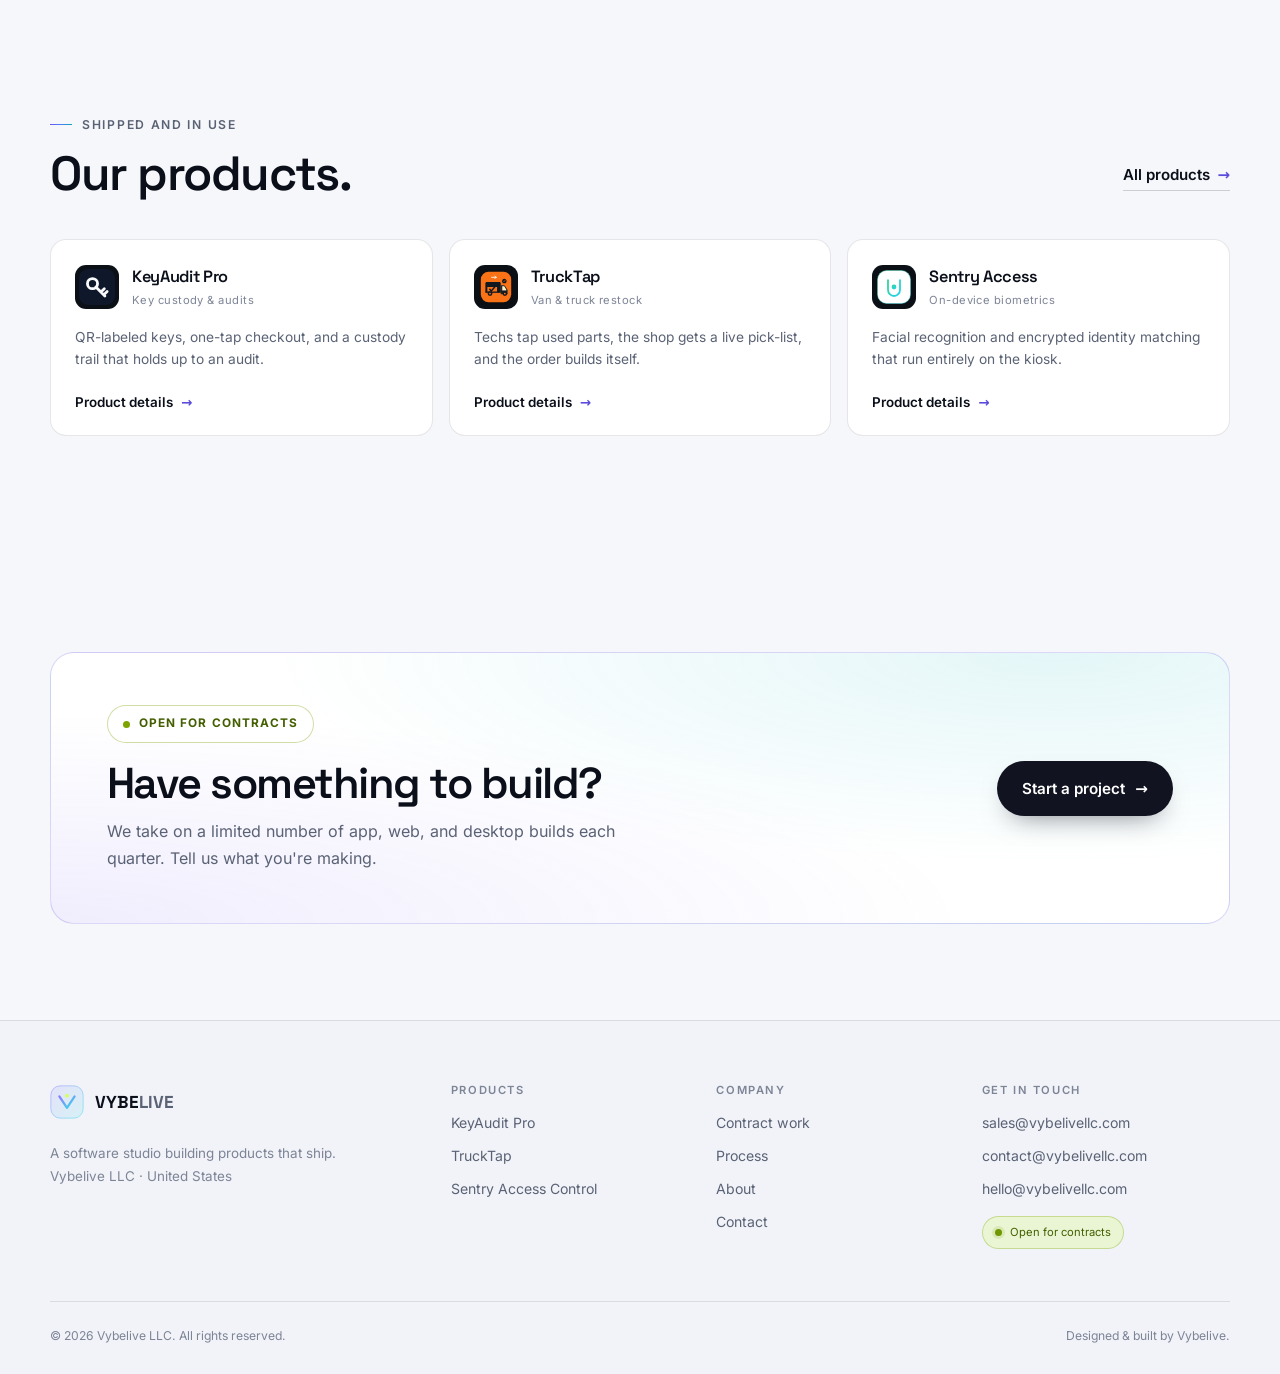
==== commit 444df53a: "Remove GitHub profile link from footer" ====
--- a/index.html
+++ b/index.html
@@ -7,6 +7,7 @@
 <meta name="description" content="Vybelive LLC is a software studio building practical, polished products — KeyAudit Pro, TruckTap, and Sentry Access Control. Open for app, web, and desktop contracts." />
 <meta name="theme-color" content="#f6f7fa" />
 <link rel="icon" href="assets/favicon.svg" type="image/svg+xml" />
+<link rel="apple-touch-icon" href="assets/vybelive-icon.jpg" />
 <link rel="canonical" href="https://vybelivellc.com/" />
 
 <meta property="og:type" content="website" />
@@ -273,7 +274,7 @@
       <a href="mailto:sales@vybelivellc.com">sales@vybelivellc.com</a>
       <a href="mailto:contact@vybelivellc.com">contact@vybelivellc.com</a>
       <a href="mailto:hello@vybelivellc.com">hello@vybelivellc.com</a>
-      <a href="https://github.com/Livnlgnd" target="_blank" rel="noopener">GitHub ↗</a>
+      
       <span class="footer-status"><span class="status-dot" aria-hidden="true"></span> Open for contracts</span>
     </div>
   </div>
